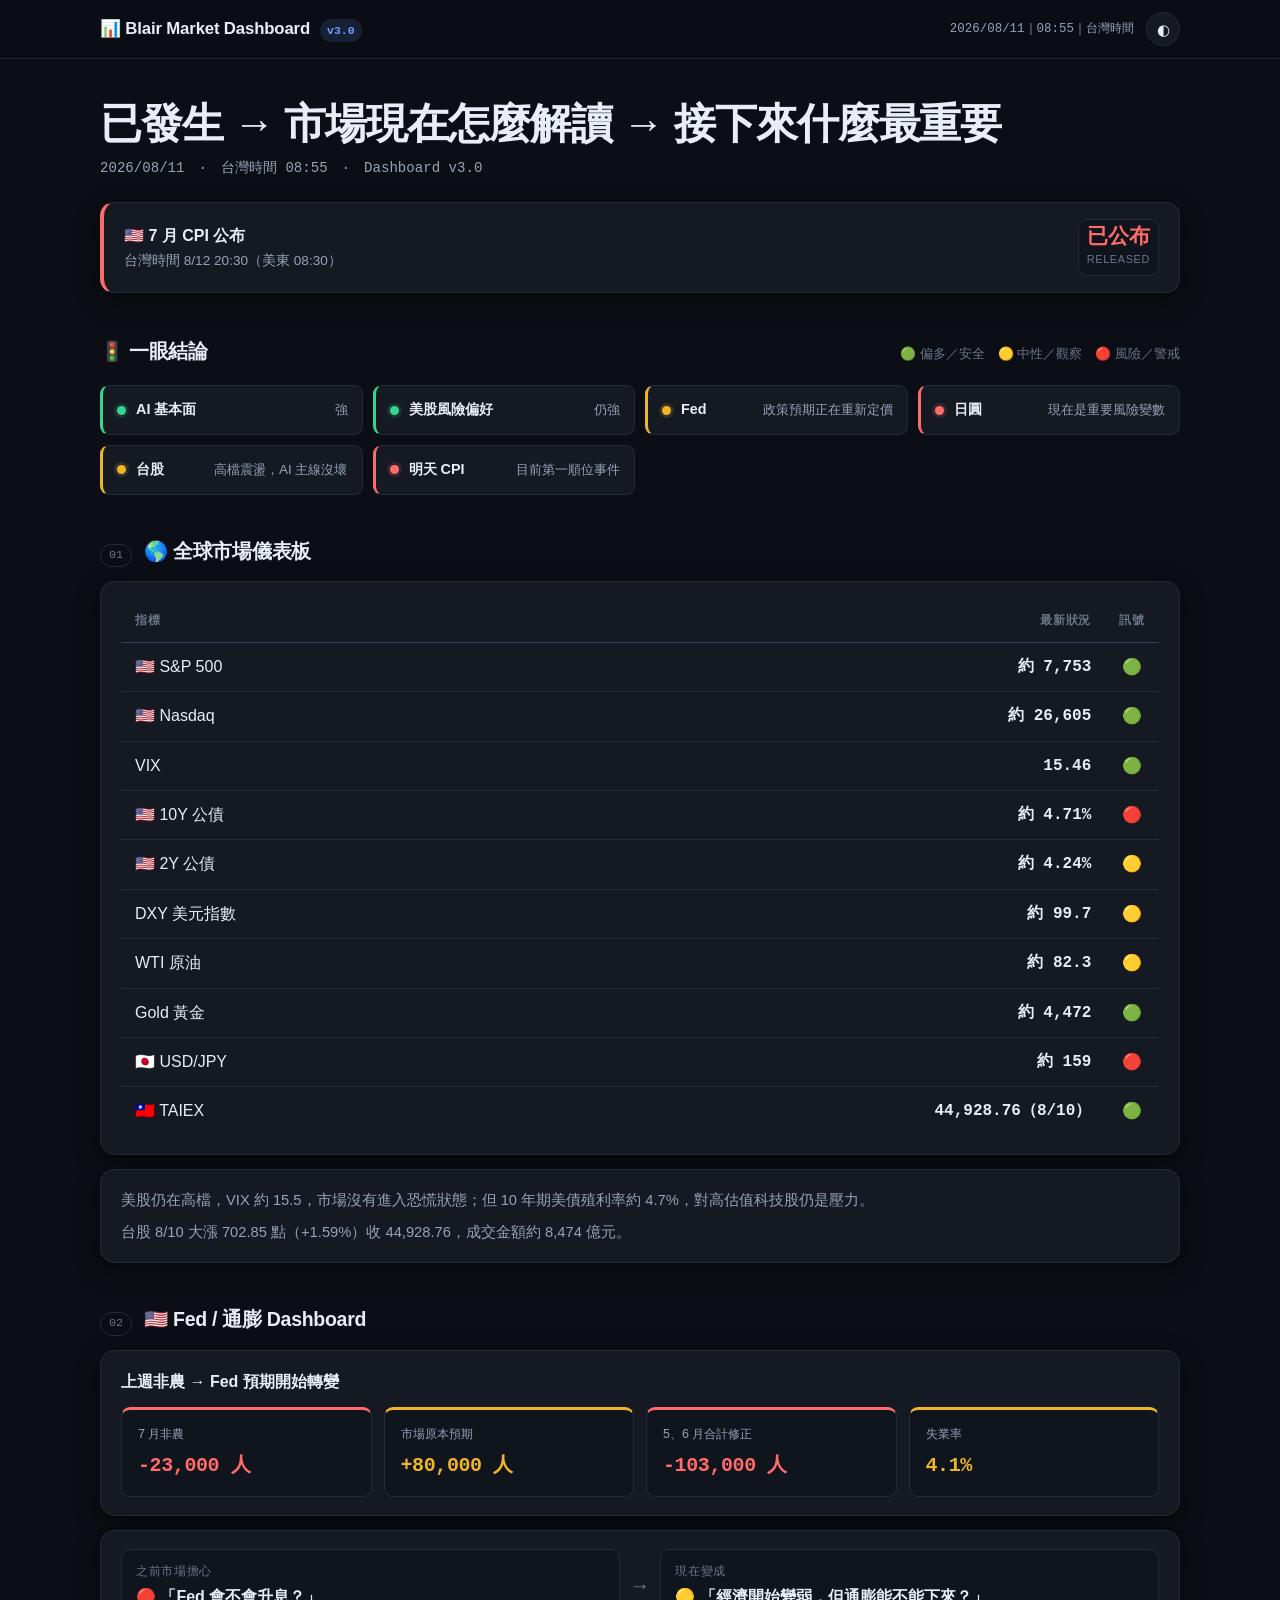
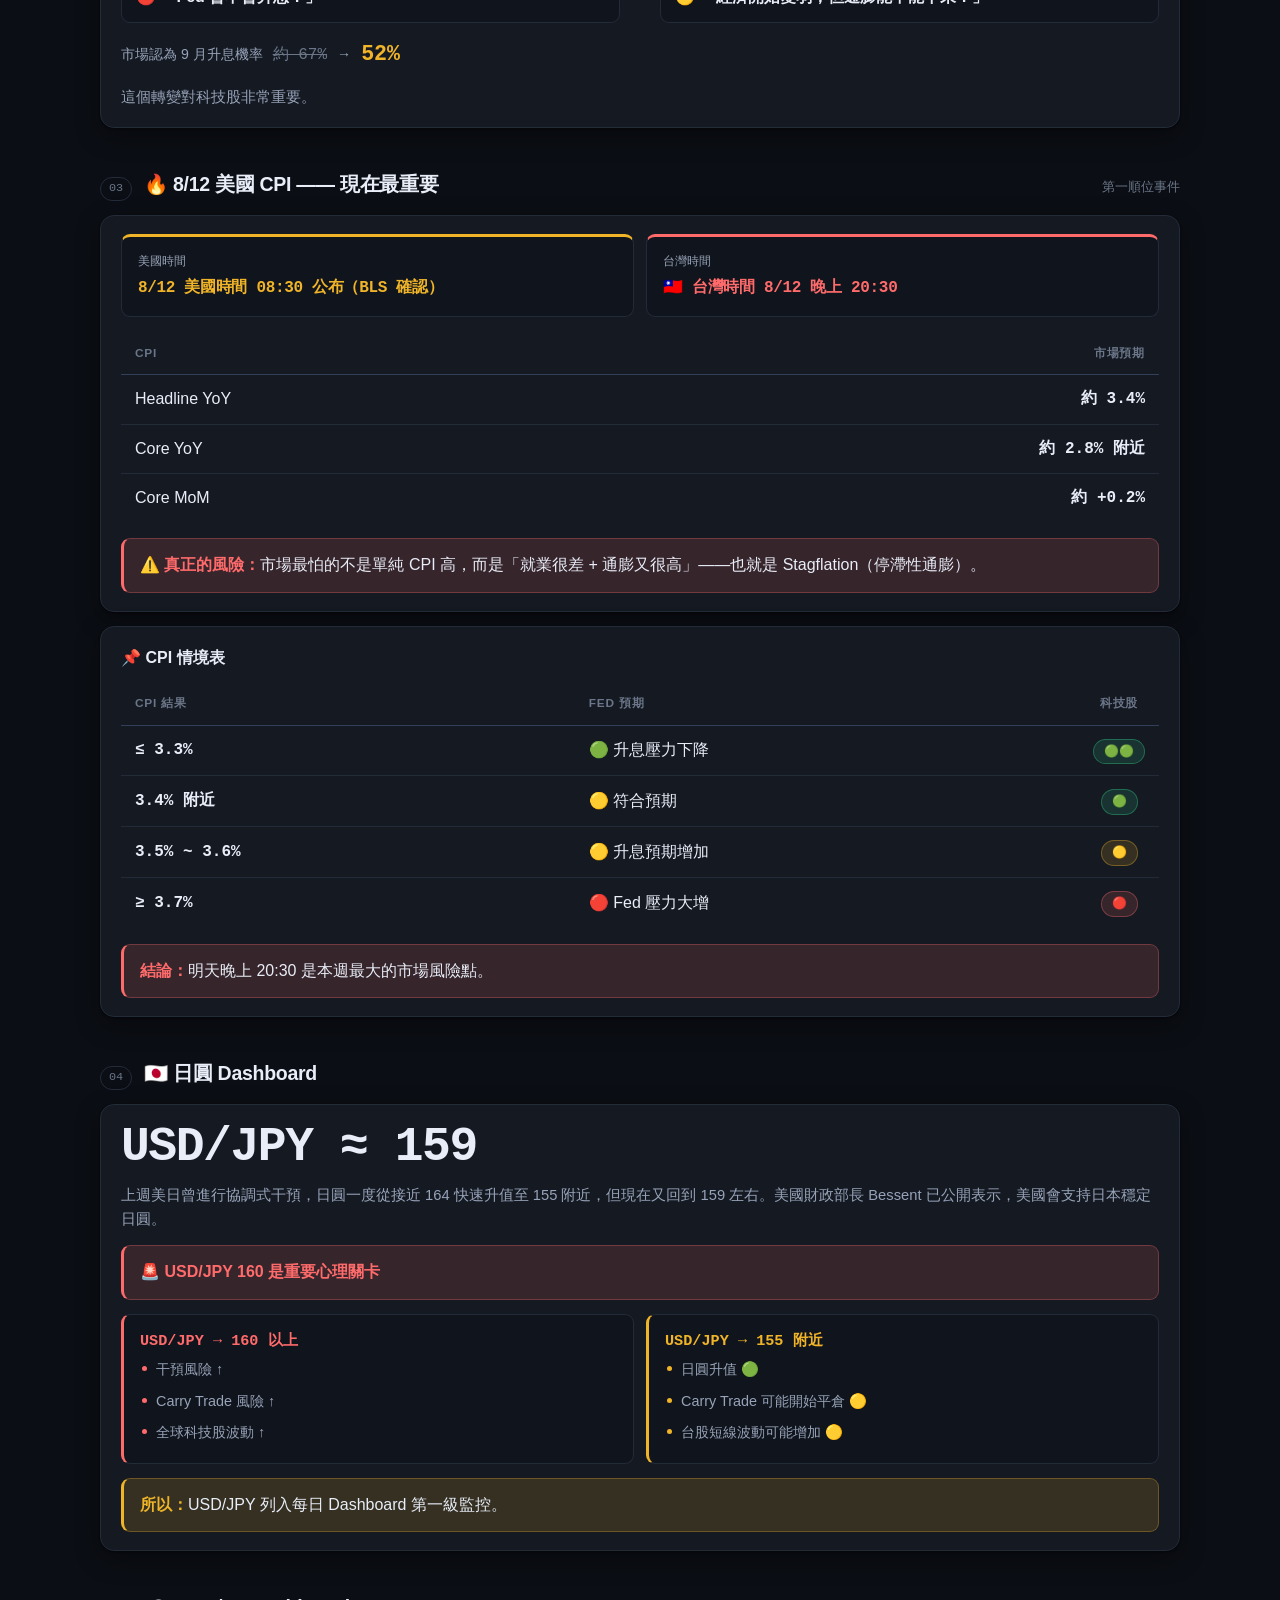
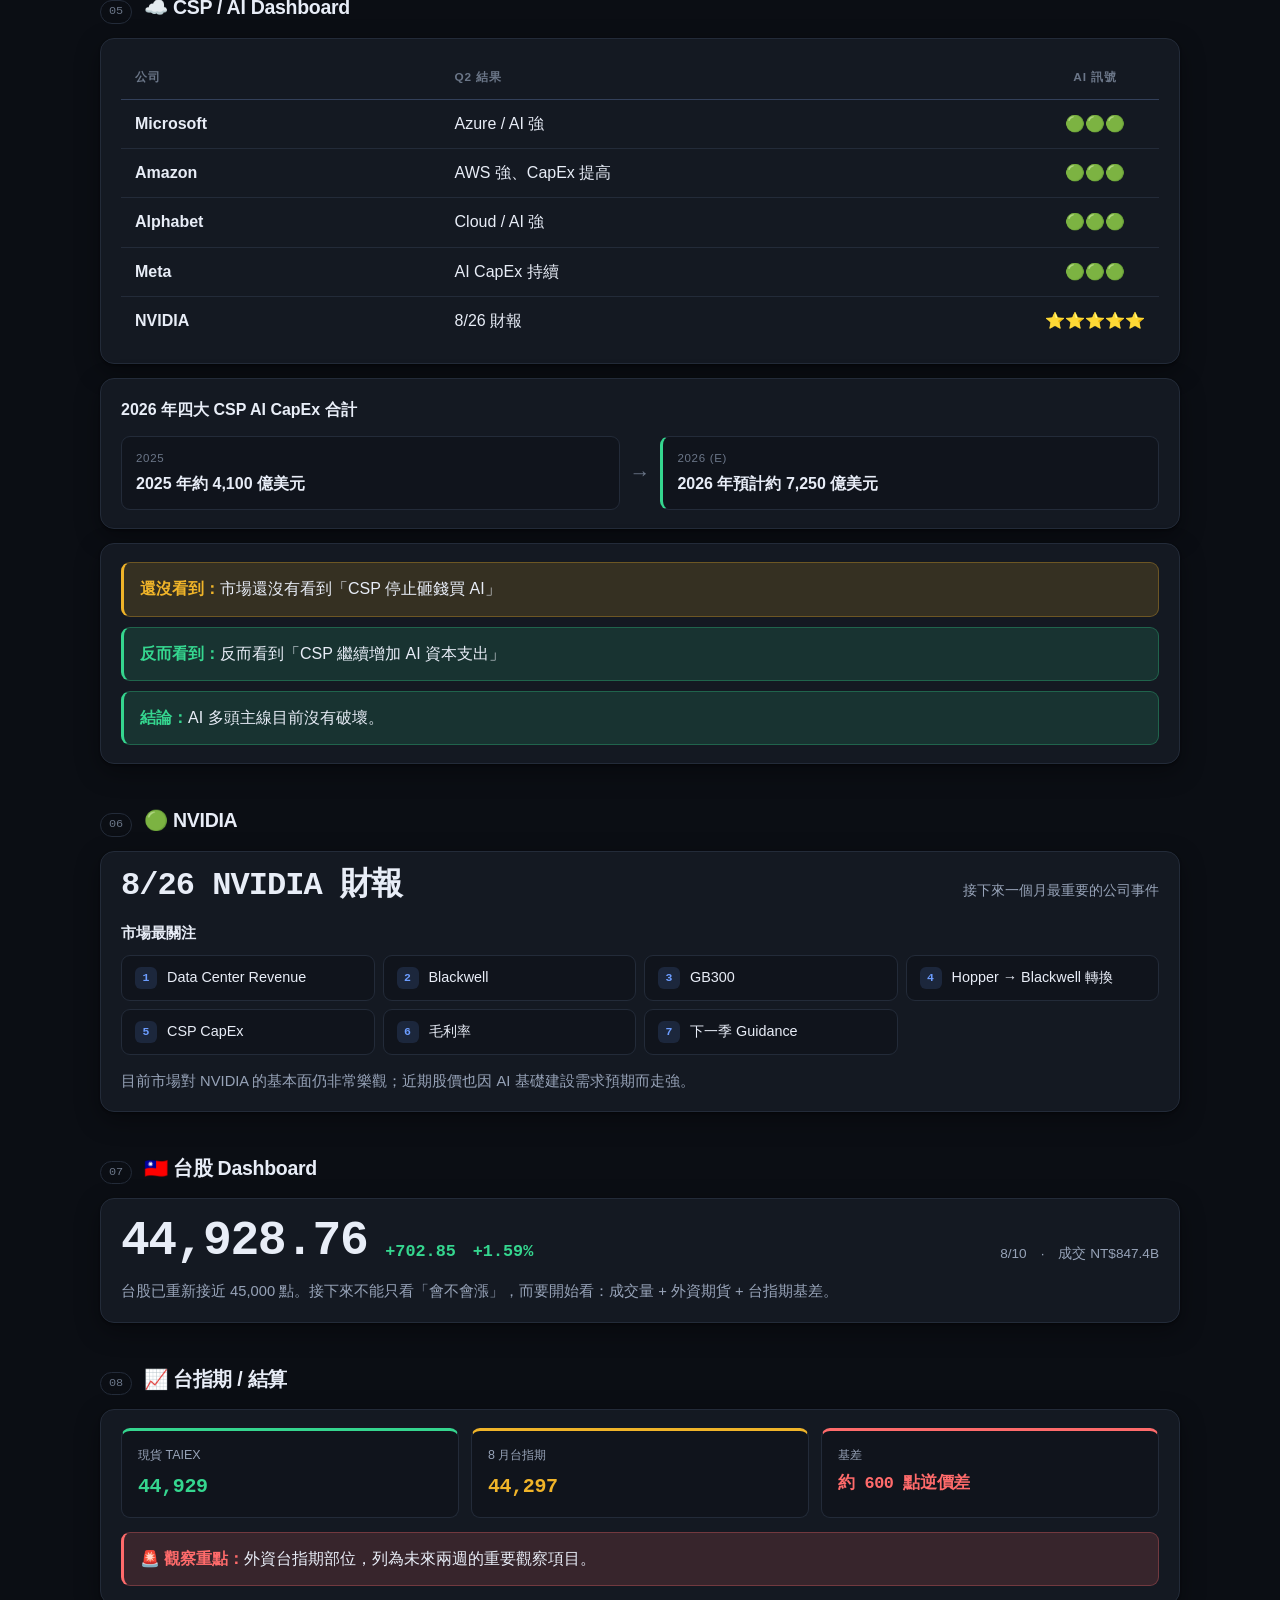
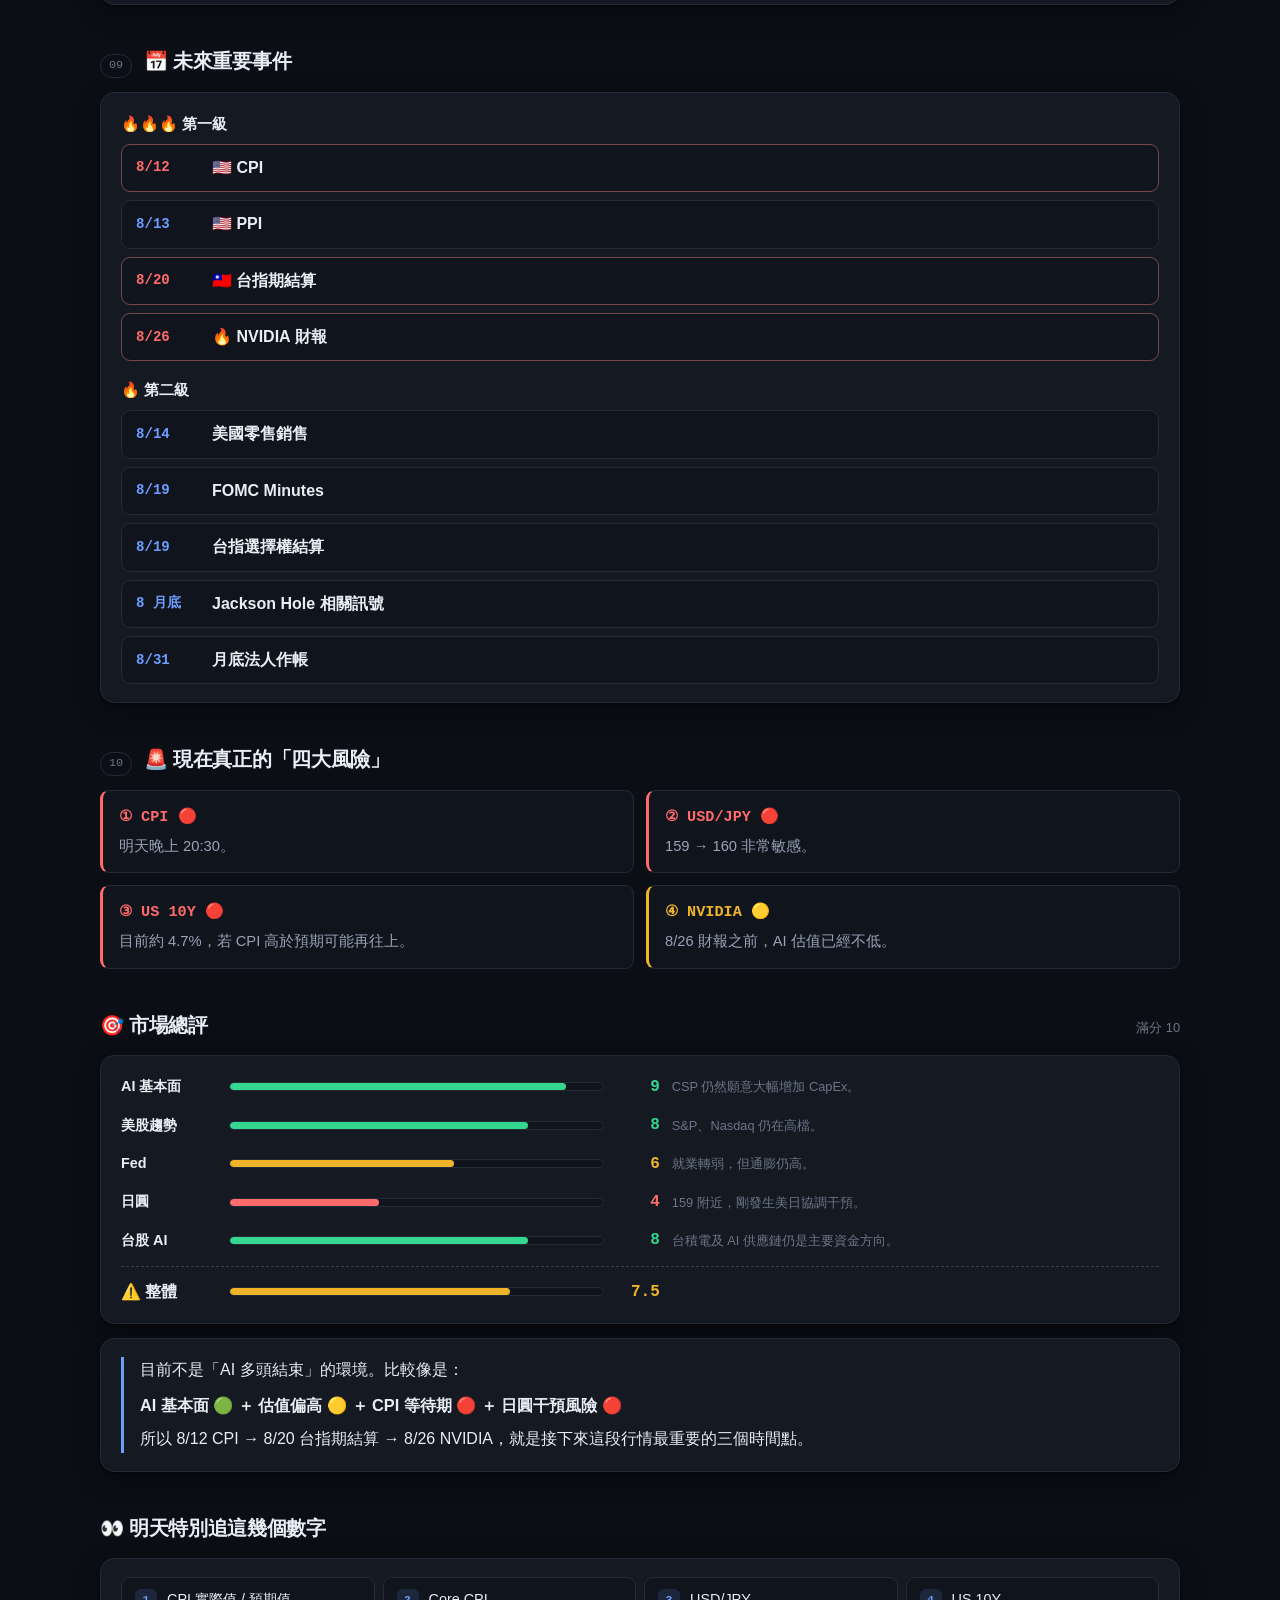
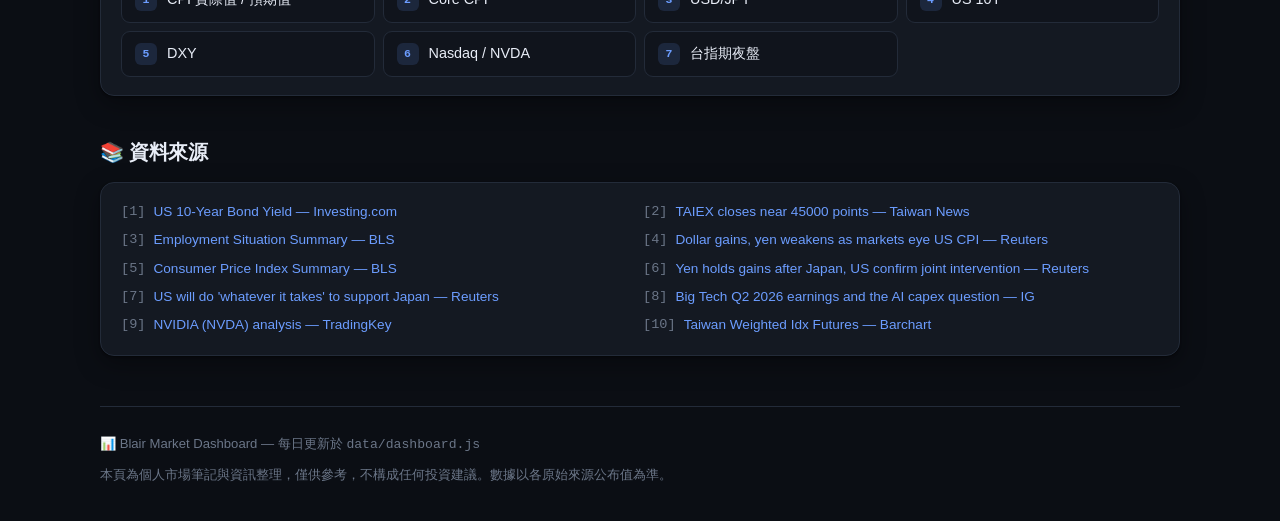
==== index.html @ 442997ed "feat: Blair Market Dashboard v3.0 靜態網站 資料驅動的每日市場儀表板，零相依、可直接掛 GitHub Pages。  - index.html：章節骨架與掛載點 - " ====
<!DOCTYPE html>
<html lang="zh-Hant" data-theme="dark">
<head>
<meta charset="utf-8">
<meta name="viewport" content="width=device-width, initial-scale=1">
<title>Blair Market Dashboard</title>
<meta name="description" content="每日市場儀表板：美股、Fed / CPI、日圓、AI CapEx、NVIDIA、台股與台指期，一頁看完今天真正重要的事。">
<meta name="color-scheme" content="light dark">
<meta property="og:title" content="Blair Market Dashboard">
<meta property="og:description" content="已發生 → 市場現在怎麼解讀 → 接下來什麼最重要">
<meta property="og:type" content="website">
<link rel="icon" href="data:image/svg+xml,<svg xmlns='http://www.w3.org/2000/svg' viewBox='0 0 100 100'><text y='.9em' font-size='90'>📊</text></svg>">
<link rel="stylesheet" href="assets/style.css">
</head>
<body>

<header class="masthead">
  <div class="masthead-inner">
    <div class="brand">
      <span class="brand-name">📊 Blair Market Dashboard</span>
      <span class="brand-ver" id="brand-ver">v—</span>
    </div>
    <div class="masthead-meta">
      <span class="stamp" id="stamp">—</span>
      <button class="theme-btn" id="theme-btn" type="button" aria-label="切換深色／淺色模式" title="切換深色／淺色模式">◐</button>
    </div>
  </div>
</header>

<nav class="toc" aria-label="章節導覽">
  <ul>
    <li><a href="#global">① 全球市場</a></li>
    <li><a href="#fed">② Fed / 通膨</a></li>
    <li><a href="#cpi">③ CPI</a></li>
    <li><a href="#jpy">④ 日圓</a></li>
    <li><a href="#csp">⑤ CSP / AI</a></li>
    <li><a href="#nvidia">⑥ NVIDIA</a></li>
    <li><a href="#taiex">⑦ 台股</a></li>
    <li><a href="#futures">⑧ 台指期</a></li>
    <li><a href="#calendar">⑨ 重要事件</a></li>
    <li><a href="#risks">⑩ 四大風險</a></li>
    <li><a href="#scores">🎯 總評</a></li>
    <li><a href="#watchlist">👀 追蹤清單</a></li>
  </ul>
</nav>

<main class="wrap">

  <div class="hero">
    <h1>已發生 → 市場現在怎麼解讀 → 接下來什麼最重要</h1>
    <p class="sub" id="hero-sub">載入中…</p>
    <div class="countdown" id="countdown" hidden>
      <div>
        <div class="countdown-label" id="cd-label"></div>
        <div class="countdown-note" id="cd-note"></div>
      </div>
      <div class="countdown-clock" id="cd-clock"></div>
    </div>
  </div>

  <section class="block" id="verdict">
    <div class="block-head">
      <h2>🚦 一眼結論</h2>
      <span class="hint">🟢 偏多／安全　🟡 中性／觀察　🔴 風險／警戒</span>
    </div>
    <div class="verdict-grid" id="verdict-grid"></div>
  </section>

  <section class="block" id="global">
    <div class="block-head"><span class="kicker">01</span><h2>🌎 全球市場儀表板</h2></div>
    <div class="card">
      <div class="table-scroll">
        <table>
          <thead><tr><th>指標</th><th class="num" style="text-align:right">最新狀況</th><th class="sig">訊號</th></tr></thead>
          <tbody id="global-rows"></tbody>
        </table>
      </div>
    </div>
    <div class="card" id="global-notes"></div>
  </section>

  <section class="block" id="fed">
    <div class="block-head"><span class="kicker">02</span><h2>🇺🇸 Fed / 通膨 Dashboard</h2></div>
    <div class="card">
      <h3 id="fed-headline" style="font-size:1rem;margin-bottom:12px"></h3>
      <div class="stats" id="fed-stats"></div>
    </div>
    <div class="card">
      <div class="shift" id="fed-shift"></div>
      <div class="prob" id="fed-prob"></div>
      <p class="note" id="fed-foot" style="margin-top:12px"></p>
    </div>
  </section>

  <section class="block" id="cpi">
    <div class="block-head"><span class="kicker">03</span><h2 id="cpi-title">🔥 CPI</h2><span class="hint">第一順位事件</span></div>
    <div class="card">
      <div class="stats" id="cpi-release"></div>
      <div class="table-scroll" style="margin-top:16px">
        <table>
          <thead><tr><th>CPI</th><th class="num" style="text-align:right">市場預期</th></tr></thead>
          <tbody id="cpi-exp"></tbody>
        </table>
      </div>
      <div class="callout s-r" id="cpi-fear" style="margin-top:16px"></div>
    </div>
    <div class="card">
      <h3 style="font-size:1rem;margin-bottom:12px">📌 CPI 情境表</h3>
      <div class="table-scroll">
        <table>
          <thead><tr><th>CPI 結果</th><th>Fed 預期</th><th class="sig">科技股</th></tr></thead>
          <tbody id="cpi-scen"></tbody>
        </table>
      </div>
      <div class="callout s-r" id="cpi-conc" style="margin-top:16px"></div>
    </div>
  </section>

  <section class="block" id="jpy">
    <div class="block-head"><span class="kicker">04</span><h2>🇯🇵 日圓 Dashboard</h2></div>
    <div class="card">
      <div class="bigfig"><span class="figure" id="jpy-level"></span></div>
      <p class="note" id="jpy-bg" style="margin-top:12px"></p>
      <div class="callout s-r" id="jpy-key" style="margin-top:14px"></div>
      <div class="branches" id="jpy-branches" style="margin-top:14px"></div>
      <div class="callout s-y" id="jpy-conc" style="margin-top:14px"></div>
    </div>
  </section>

  <section class="block" id="csp">
    <div class="block-head"><span class="kicker">05</span><h2>☁️ CSP / AI Dashboard</h2></div>
    <div class="card">
      <div class="table-scroll">
        <table>
          <thead><tr><th>公司</th><th>Q2 結果</th><th class="sig">AI 訊號</th></tr></thead>
          <tbody id="csp-rows"></tbody>
        </table>
      </div>
    </div>
    <div class="card" id="csp-capex"></div>
    <div class="card" id="csp-take"></div>
  </section>

  <section class="block" id="nvidia">
    <div class="block-head"><span class="kicker">06</span><h2>🟢 NVIDIA</h2></div>
    <div class="card">
      <div class="bigfig">
        <span class="figure" id="nv-event" style="font-size:clamp(1.4rem,4vw,2rem)"></span>
        <span class="meta" id="nv-sub"></span>
      </div>
      <h3 style="font-size:.95rem;margin:18px 0 10px">市場最關注</h3>
      <ul class="checklist" id="nv-watch"></ul>
      <p class="note" id="nv-note" style="margin-top:14px"></p>
    </div>
  </section>

  <section class="block" id="taiex">
    <div class="block-head"><span class="kicker">07</span><h2>🇹🇼 台股 Dashboard</h2></div>
    <div class="card">
      <div class="bigfig">
        <span class="figure" id="tw-close"></span>
        <span class="delta" id="tw-delta"></span>
        <span class="meta" id="tw-meta"></span>
      </div>
      <p class="note" id="tw-note" style="margin-top:14px"></p>
    </div>
  </section>

  <section class="block" id="futures">
    <div class="block-head"><span class="kicker">08</span><h2>📈 台指期 / 結算</h2></div>
    <div class="card">
      <div class="stats" id="fut-stats"></div>
      <div class="callout s-r" id="fut-note" style="margin-top:14px"></div>
    </div>
  </section>

  <section class="block" id="calendar">
    <div class="block-head"><span class="kicker">09</span><h2>📅 未來重要事件</h2></div>
    <div class="card">
      <div class="cal-tier">
        <h3>🔥🔥🔥 第一級</h3>
        <div class="cal-list" id="cal-1"></div>
      </div>
      <div class="cal-tier">
        <h3>🔥 第二級</h3>
        <div class="cal-list" id="cal-2"></div>
      </div>
    </div>
  </section>

  <section class="block" id="risks">
    <div class="block-head"><span class="kicker">10</span><h2>🚨 現在真正的「四大風險」</h2></div>
    <div class="branches" id="risk-list"></div>
  </section>

  <section class="block" id="scores">
    <div class="block-head"><h2>🎯 市場總評</h2><span class="hint">滿分 10</span></div>
    <div class="card">
      <div class="scores" id="score-list"></div>
    </div>
    <div class="card">
      <div class="summary" id="score-summary"></div>
    </div>
  </section>

  <section class="block" id="watchlist">
    <div class="block-head"><h2>👀 明天特別追這幾個數字</h2></div>
    <div class="card">
      <ul class="checklist" id="watch-list"></ul>
    </div>
  </section>

  <section class="block" id="sources">
    <div class="block-head"><h2>📚 資料來源</h2></div>
    <div class="card">
      <ul class="sources" id="source-list"></ul>
    </div>
  </section>

  <footer class="site">
    <div>📊 Blair Market Dashboard — 每日更新於 <code>data/dashboard.js</code></div>
    <div class="disclaimer">本頁為個人市場筆記與資訊整理，僅供參考，不構成任何投資建議。數據以各原始來源公布值為準。</div>
  </footer>

</main>

<script src="data/dashboard.js"></script>
<script src="assets/app.js"></script>
</body>
</html>
---- assets/style.css ----
/* ==========================================================================
   Blair Market Dashboard — stylesheet
   ========================================================================== */

/* ---- Design tokens: light (default) ---- */
:root {
  --bg:            #f4f6fa;
  --bg-elev:       #ffffff;
  --bg-sunken:     #eef1f7;
  --border:        #dfe4ee;
  --border-strong: #c6cede;
  --text:          #10151f;
  --text-muted:    #5b667c;
  --text-faint:    #8b95a8;

  --accent:        #2f6df6;
  --accent-soft:   rgba(47, 109, 246, 0.10);

  --green:         #12885a;
  --green-soft:    rgba(18, 136, 90, 0.12);
  --yellow:        #b47500;
  --yellow-soft:   rgba(180, 117, 0, 0.13);
  --red:           #d13438;
  --red-soft:      rgba(209, 52, 56, 0.11);

  --shadow:        0 1px 2px rgba(16, 21, 31, .05), 0 8px 24px rgba(16, 21, 31, .06);
  --radius:        14px;
  --radius-sm:     9px;

  --mono: ui-monospace, SFMono-Regular, "SF Mono", Menlo, Consolas, monospace;
  --sans: -apple-system, BlinkMacSystemFont, "Segoe UI", "Noto Sans TC",
          "PingFang TC", "Microsoft JhengHei", Roboto, Helvetica, Arial, sans-serif;
}

/* ---- Dark: system preference (unless user forced light) ---- */
@media (prefers-color-scheme: dark) {
  :root:not([data-theme="light"]) {
    --bg:            #0b0e14;
    --bg-elev:       #141922;
    --bg-sunken:     #10141c;
    --border:        #232b39;
    --border-strong: #33405a;
    --text:          #e8edf7;
    --text-muted:    #97a3b8;
    --text-faint:    #6b7688;

    --accent:        #6c9dff;
    --accent-soft:   rgba(108, 157, 255, 0.14);

    --green:         #35d68f;
    --green-soft:    rgba(53, 214, 143, 0.14);
    --yellow:        #f0b429;
    --yellow-soft:   rgba(240, 180, 41, 0.15);
    --red:           #ff6b6b;
    --red-soft:      rgba(255, 107, 107, 0.15);

    --shadow: 0 1px 2px rgba(0, 0, 0, .4), 0 8px 24px rgba(0, 0, 0, .35);
  }
}

/* ---- Dark: explicit toggle ---- */
:root[data-theme="dark"] {
  --bg:            #0b0e14;
  --bg-elev:       #141922;
  --bg-sunken:     #10141c;
  --border:        #232b39;
  --border-strong: #33405a;
  --text:          #e8edf7;
  --text-muted:    #97a3b8;
  --text-faint:    #6b7688;

  --accent:        #6c9dff;
  --accent-soft:   rgba(108, 157, 255, 0.14);

  --green:         #35d68f;
  --green-soft:    rgba(53, 214, 143, 0.14);
  --yellow:        #f0b429;
  --yellow-soft:   rgba(240, 180, 41, 0.15);
  --red:           #ff6b6b;
  --red-soft:      rgba(255, 107, 107, 0.15);

  --shadow: 0 1px 2px rgba(0, 0, 0, .4), 0 8px 24px rgba(0, 0, 0, .35);
}

/* ---- Reset-ish ---- */
*, *::before, *::after { box-sizing: border-box; }
html { -webkit-text-size-adjust: 100%; scroll-behavior: smooth; }
body {
  margin: 0;
  background: var(--bg);
  color: var(--text);
  font-family: var(--sans);
  font-size: 16px;
  line-height: 1.65;
  overflow-x: hidden;
}
h1, h2, h3, h4, p, ul, ol, figure { margin: 0; }
ul, ol { padding: 0; list-style: none; }
a { color: var(--accent); text-decoration: none; }
a:hover { text-decoration: underline; }

.wrap { max-width: 1120px; margin: 0 auto; padding: 0 20px; }

/* ==========================================================================
   Header
   ========================================================================== */
.masthead {
  position: sticky; top: 0; z-index: 50;
  background: color-mix(in srgb, var(--bg) 88%, transparent);
  backdrop-filter: saturate(180%) blur(12px);
  border-bottom: 1px solid var(--border);
}
.masthead-inner {
  display: flex; align-items: center; gap: 16px;
  padding: 12px 20px; max-width: 1120px; margin: 0 auto;
}
.brand { display: flex; align-items: baseline; gap: 10px; min-width: 0; }
.brand-name {
  font-size: 1.05rem; font-weight: 750; letter-spacing: -0.01em;
  white-space: nowrap; overflow: hidden; text-overflow: ellipsis;
}
.brand-ver {
  font-family: var(--mono); font-size: .72rem; font-weight: 600;
  color: var(--accent); background: var(--accent-soft);
  padding: 2px 7px; border-radius: 999px; white-space: nowrap;
}
.masthead-meta {
  margin-left: auto; display: flex; align-items: center; gap: 12px;
  font-family: var(--mono); font-size: .78rem; color: var(--text-muted);
  white-space: nowrap;
}
.masthead-meta .stamp { display: none; }
@media (min-width: 720px) { .masthead-meta .stamp { display: inline; } }

.theme-btn {
  border: 1px solid var(--border); background: var(--bg-elev); color: var(--text);
  width: 34px; height: 34px; border-radius: 999px; cursor: pointer;
  font-size: 15px; line-height: 1; display: grid; place-items: center;
  transition: border-color .15s ease, transform .15s ease;
}
.theme-btn:hover { border-color: var(--border-strong); transform: translateY(-1px); }

/* ==========================================================================
   Hero
   ========================================================================== */
.hero { padding: 40px 0 8px; }
.hero h1 {
  font-size: clamp(1.7rem, 4.4vw, 2.6rem);
  font-weight: 800; letter-spacing: -0.025em; line-height: 1.2;
}
.hero .sub {
  margin-top: 8px; color: var(--text-muted);
  font-family: var(--mono); font-size: .88rem;
}

/* Countdown */
.countdown {
  margin-top: 22px; display: flex; flex-wrap: wrap; align-items: center; gap: 16px;
  background: var(--bg-elev); border: 1px solid var(--border);
  border-left: 4px solid var(--red);
  border-radius: var(--radius); padding: 16px 20px; box-shadow: var(--shadow);
}
.countdown-label { font-weight: 700; }
.countdown-note { color: var(--text-muted); font-size: .85rem; }
.countdown-clock {
  margin-left: auto; display: flex; gap: 10px;
}
.cd-unit {
  min-width: 58px; text-align: center;
  background: var(--bg-sunken); border: 1px solid var(--border);
  border-radius: var(--radius-sm); padding: 6px 8px;
}
.cd-num {
  font-family: var(--mono); font-size: 1.3rem; font-weight: 700;
  font-variant-numeric: tabular-nums; line-height: 1.2; color: var(--red);
}
.cd-tag { font-size: .68rem; color: var(--text-faint); letter-spacing: .06em; }

/* ==========================================================================
   Verdict chips
   ========================================================================== */
.verdict-grid {
  margin-top: 18px;
  display: grid; gap: 10px;
  grid-template-columns: repeat(auto-fill, minmax(230px, 1fr));
}
.chip {
  display: flex; align-items: center; gap: 10px;
  padding: 12px 14px; border-radius: var(--radius-sm);
  background: var(--bg-elev); border: 1px solid var(--border);
  border-left: 3px solid var(--sig, var(--border-strong));
}
.chip .dot {
  width: 9px; height: 9px; border-radius: 50%; flex: none;
  background: var(--sig, var(--text-faint));
  box-shadow: 0 0 0 3px var(--sig-soft, transparent);
}
.chip .chip-label { font-weight: 700; font-size: .9rem; white-space: nowrap; }
.chip .chip-state { color: var(--text-muted); font-size: .84rem; margin-left: auto; text-align: right; }

/* Signal color helpers */
.s-g { --sig: var(--green);  --sig-soft: var(--green-soft); }
.s-y { --sig: var(--yellow); --sig-soft: var(--yellow-soft); }
.s-r { --sig: var(--red);    --sig-soft: var(--red-soft); }

/* ==========================================================================
   Sections & cards
   ========================================================================== */
section.block { padding: 34px 0 6px; scroll-margin-top: 70px; }
.block-head { display: flex; align-items: baseline; gap: 12px; margin-bottom: 14px; }
.block-head h2 {
  font-size: 1.22rem; font-weight: 760; letter-spacing: -0.015em;
}
.block-head .kicker {
  font-family: var(--mono); font-size: .74rem; color: var(--text-faint);
  border: 1px solid var(--border); border-radius: 999px; padding: 1px 8px;
}
.block-head .hint { margin-left: auto; color: var(--text-faint); font-size: .8rem; }

.card {
  background: var(--bg-elev); border: 1px solid var(--border);
  border-radius: var(--radius); box-shadow: var(--shadow);
  padding: 18px 20px;
}
.card + .card { margin-top: 14px; }
.grid-2 { display: grid; gap: 14px; grid-template-columns: 1fr; }
@media (min-width: 860px) { .grid-2 { grid-template-columns: 1fr 1fr; } }

.note { color: var(--text-muted); font-size: .92rem; }
.note + .note { margin-top: 8px; }

/* ==========================================================================
   Tables
   ========================================================================== */
.table-scroll { overflow-x: auto; -webkit-overflow-scrolling: touch; }
table { border-collapse: collapse; width: 100%; min-width: 420px; }
th, td { padding: 11px 14px; text-align: left; border-bottom: 1px solid var(--border); }
thead th {
  font-size: .74rem; font-weight: 700; letter-spacing: .07em; text-transform: uppercase;
  color: var(--text-faint); border-bottom: 1px solid var(--border-strong);
  white-space: nowrap;
}
tbody tr:last-child td { border-bottom: none; }
tbody tr:hover { background: var(--bg-sunken); }
td.num {
  font-family: var(--mono); font-variant-numeric: tabular-nums;
  text-align: right; white-space: nowrap; font-weight: 600;
}
td.sig, th.sig { text-align: center; width: 1%; white-space: nowrap; }

.badge {
  display: inline-block; font-size: .75rem; font-weight: 700;
  padding: 2px 10px; border-radius: 999px;
  color: var(--sig, var(--text-muted));
  background: var(--sig-soft, var(--bg-sunken));
  border: 1px solid color-mix(in srgb, var(--sig, var(--border-strong)) 35%, transparent);
}

/* ==========================================================================
   Stat tiles
   ========================================================================== */
.stats {
  display: grid; gap: 12px;
  grid-template-columns: repeat(auto-fit, minmax(170px, 1fr));
}
.stat {
  background: var(--bg-sunken); border: 1px solid var(--border);
  border-radius: var(--radius-sm); padding: 14px 16px;
  border-top: 3px solid var(--sig, var(--border-strong));
}
.stat-label { font-size: .78rem; color: var(--text-muted); }
.stat-value {
  margin-top: 4px; font-family: var(--mono); font-weight: 700;
  font-size: 1.25rem; font-variant-numeric: tabular-nums;
  color: var(--sig, var(--text));
  letter-spacing: -0.02em;
}
.stat-sub { font-size: .78rem; color: var(--text-faint); margin-top: 2px; }

/* Big single figure */
.bigfig { display: flex; flex-wrap: wrap; align-items: flex-end; gap: 6px 18px; }
.bigfig .figure {
  font-family: var(--mono); font-weight: 800; letter-spacing: -0.03em;
  font-size: clamp(2rem, 6vw, 3rem); line-height: 1;
  font-variant-numeric: tabular-nums;
}
.bigfig .delta { font-family: var(--mono); font-weight: 700; color: var(--green); font-size: 1.05rem; }
.bigfig .meta { color: var(--text-muted); font-size: .85rem; margin-left: auto; }

/* ==========================================================================
   Before / after shift
   ========================================================================== */
.shift { display: grid; gap: 10px; grid-template-columns: 1fr; align-items: stretch; }
@media (min-width: 700px) { .shift { grid-template-columns: 1fr auto 1fr; align-items: center; } }
.shift-box {
  background: var(--bg-sunken); border: 1px solid var(--border);
  border-radius: var(--radius-sm); padding: 12px 14px;
}
.shift-box .t { font-size: .72rem; color: var(--text-faint); letter-spacing: .06em; text-transform: uppercase; }
.shift-box .v { margin-top: 3px; font-weight: 650; }
.shift-arrow { text-align: center; color: var(--text-faint); font-size: 1.3rem; }

/* Probability move */
.prob { display: flex; flex-wrap: wrap; align-items: center; gap: 10px; margin-top: 14px; }
.prob .from { font-family: var(--mono); color: var(--text-faint); text-decoration: line-through; }
.prob .to { font-family: var(--mono); font-size: 1.35rem; font-weight: 800; color: var(--yellow); }
.prob .lbl { color: var(--text-muted); font-size: .88rem; }

/* ==========================================================================
   Callouts
   ========================================================================== */
.callout {
  border-radius: var(--radius-sm); padding: 13px 16px;
  background: var(--sig-soft, var(--bg-sunken));
  border: 1px solid color-mix(in srgb, var(--sig, var(--border)) 30%, transparent);
  border-left: 3px solid var(--sig, var(--border-strong));
}
.callout strong { color: var(--sig, var(--text)); }
.callout + .callout { margin-top: 10px; }

/* ==========================================================================
   Branch / scenario lists
   ========================================================================== */
.branches { display: grid; gap: 12px; grid-template-columns: 1fr; }
@media (min-width: 760px) { .branches { grid-template-columns: 1fr 1fr; } }
.branch {
  background: var(--bg-sunken); border: 1px solid var(--border);
  border-left: 3px solid var(--sig, var(--border-strong));
  border-radius: var(--radius-sm); padding: 14px 16px;
}
.branch h4 { font-family: var(--mono); font-size: .95rem; color: var(--sig, var(--text)); }
.branch li { padding: 4px 0 4px 16px; position: relative; font-size: .9rem; color: var(--text-muted); }
.branch li::before {
  content: ""; position: absolute; left: 2px; top: 12px;
  width: 5px; height: 5px; border-radius: 50%; background: var(--sig, var(--text-faint));
}

/* ==========================================================================
   Checklist / watch items
   ========================================================================== */
.checklist { display: grid; gap: 8px; grid-template-columns: repeat(auto-fill, minmax(220px, 1fr)); }
.checklist li {
  display: flex; align-items: center; gap: 10px;
  background: var(--bg-sunken); border: 1px solid var(--border);
  border-radius: var(--radius-sm); padding: 10px 13px; font-size: .9rem;
}
.checklist .idx {
  font-family: var(--mono); font-size: .72rem; font-weight: 700;
  color: var(--accent); background: var(--accent-soft);
  width: 22px; height: 22px; border-radius: 6px; display: grid; place-items: center; flex: none;
}

/* ==========================================================================
   Calendar
   ========================================================================== */
.cal-tier + .cal-tier { margin-top: 16px; }
.cal-tier h3 { font-size: .95rem; margin-bottom: 8px; }
.cal-list { display: grid; gap: 8px; }
.cal-item {
  display: flex; align-items: center; gap: 14px;
  background: var(--bg-sunken); border: 1px solid var(--border);
  border-radius: var(--radius-sm); padding: 10px 14px;
}
.cal-item.hot { border-color: color-mix(in srgb, var(--red) 40%, var(--border)); }
.cal-date {
  font-family: var(--mono); font-weight: 700; font-size: .88rem;
  min-width: 62px; color: var(--accent);
}
.cal-item.hot .cal-date { color: var(--red); }
.cal-event { font-weight: 600; }

/* ==========================================================================
   Score bars
   ========================================================================== */
.scores { display: grid; gap: 12px; }
.score-row { display: grid; grid-template-columns: 96px 1fr 44px; gap: 12px; align-items: center; }
.score-name { font-weight: 650; font-size: .9rem; }
.score-track {
  height: 9px; border-radius: 999px; background: var(--bg-sunken);
  border: 1px solid var(--border); overflow: hidden;
}
.score-fill {
  height: 100%; border-radius: 999px; background: var(--sig, var(--accent));
  width: 0; transition: width .9s cubic-bezier(.2,.8,.2,1);
}
.score-val {
  font-family: var(--mono); font-weight: 700; text-align: right;
  font-variant-numeric: tabular-nums; color: var(--sig, var(--text));
}
.score-note { grid-column: 1 / -1; margin-top: -6px; font-size: .8rem; color: var(--text-faint); }
@media (min-width: 700px) {
  .score-row { grid-template-columns: 96px 1fr 44px minmax(0, 1.3fr); }
  .score-note { grid-column: auto; margin-top: 0; }
}
.score-row.overall { border-top: 1px dashed var(--border-strong); padding-top: 12px; }
.score-row.overall .score-name, .score-row.overall .score-val { font-size: 1rem; font-weight: 800; }

/* ==========================================================================
   Summary quote
   ========================================================================== */
.summary { border-left: 3px solid var(--accent); padding-left: 16px; }
.summary p { margin-bottom: 8px; }
.summary p:last-child { margin-bottom: 0; }
.summary p:nth-child(2) { font-weight: 700; font-size: 1.02rem; }

/* ==========================================================================
   Sources & footer
   ========================================================================== */
.sources { display: grid; gap: 6px; grid-template-columns: 1fr; }
@media (min-width: 760px) { .sources { grid-template-columns: 1fr 1fr; } }
.sources li { font-size: .85rem; color: var(--text-muted); display: flex; gap: 8px; }
.sources .n { font-family: var(--mono); color: var(--text-faint); flex: none; }

footer.site {
  margin-top: 44px; padding: 26px 0 40px;
  border-top: 1px solid var(--border); color: var(--text-faint); font-size: .82rem;
}
footer.site .disclaimer { margin-top: 8px; }

/* ==========================================================================
   TOC (desktop only)
   ========================================================================== */
.toc {
  position: fixed; right: max(12px, calc((100vw - 1120px) / 2 - 168px)); top: 96px;
  width: 156px; display: none; z-index: 20;
}
@media (min-width: 1420px) { .toc { display: block; } }
.toc li a {
  display: block; padding: 4px 10px; font-size: .8rem;
  color: var(--text-faint); border-left: 2px solid var(--border);
}
.toc li a:hover, .toc li a.active { color: var(--accent); border-left-color: var(--accent); text-decoration: none; }

@media print {
  .masthead, .toc, .theme-btn { display: none !important; }
  .card { break-inside: avoid; box-shadow: none; }
}
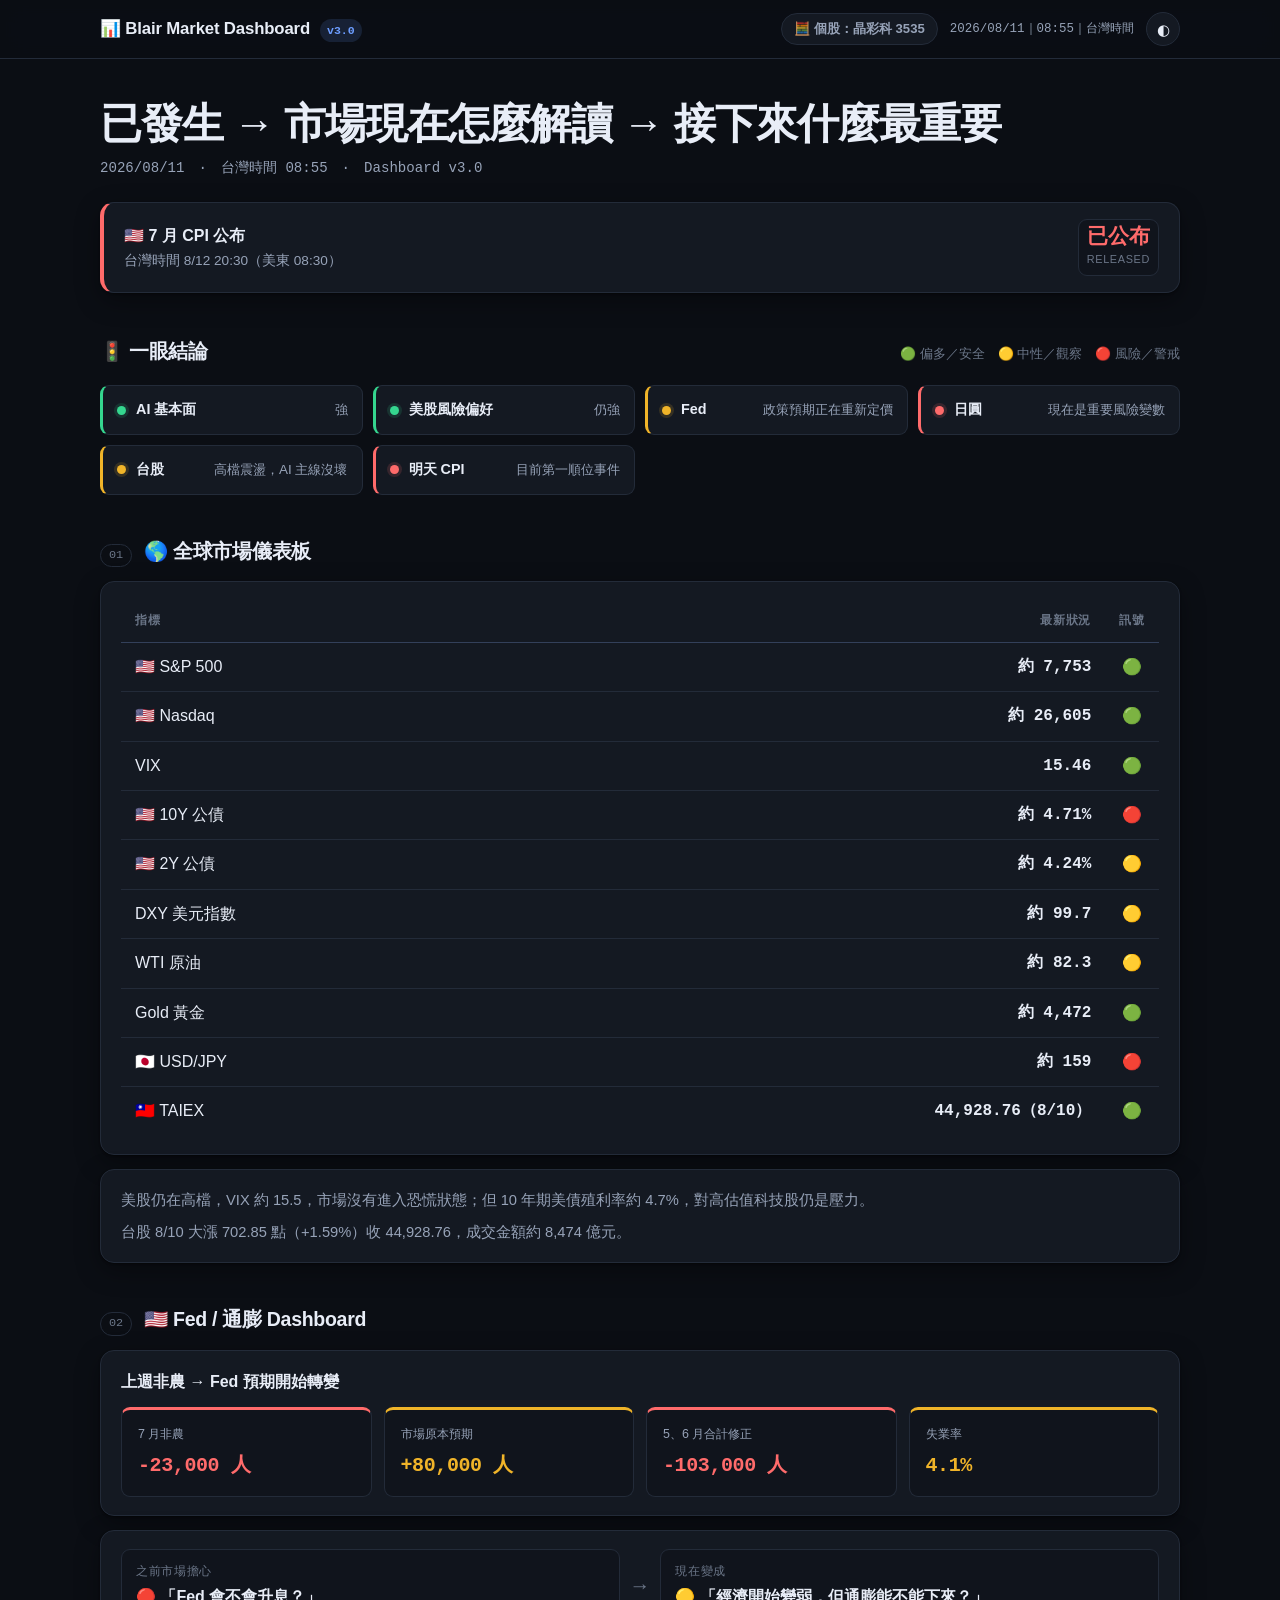
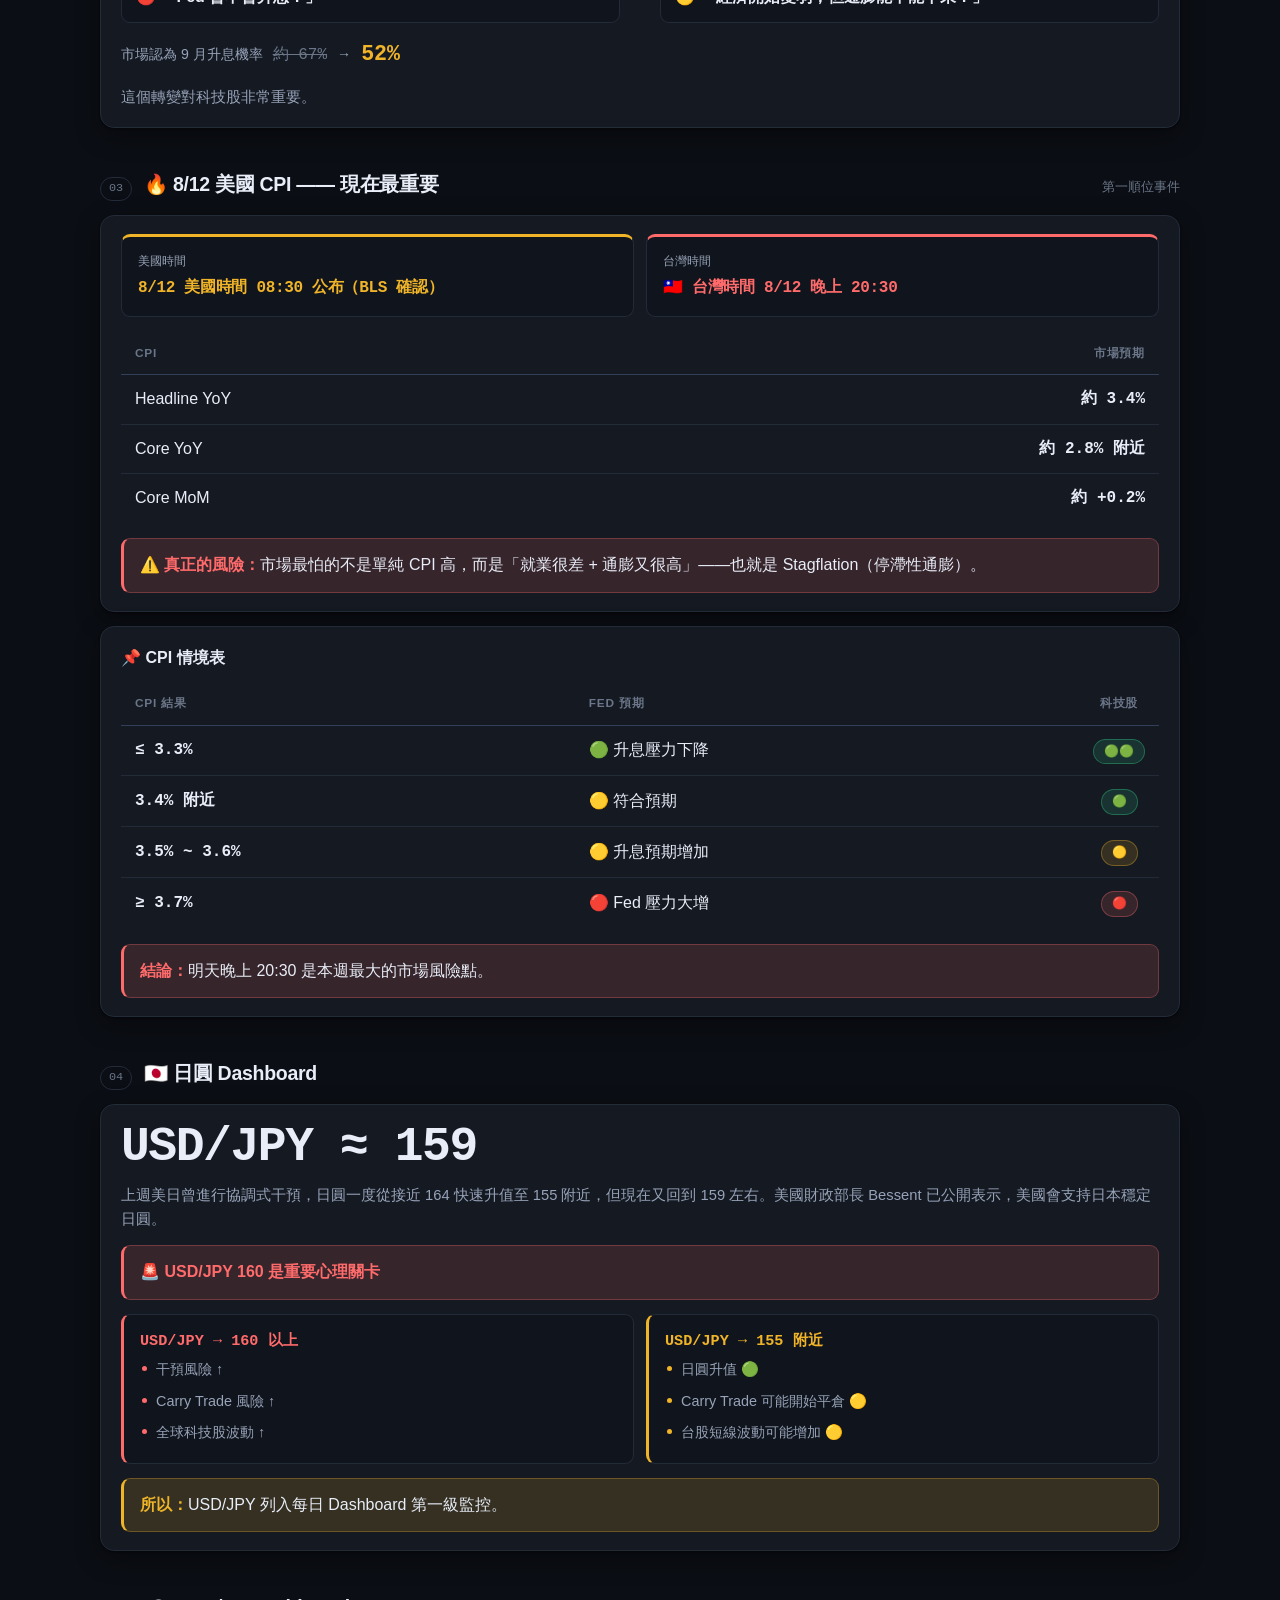
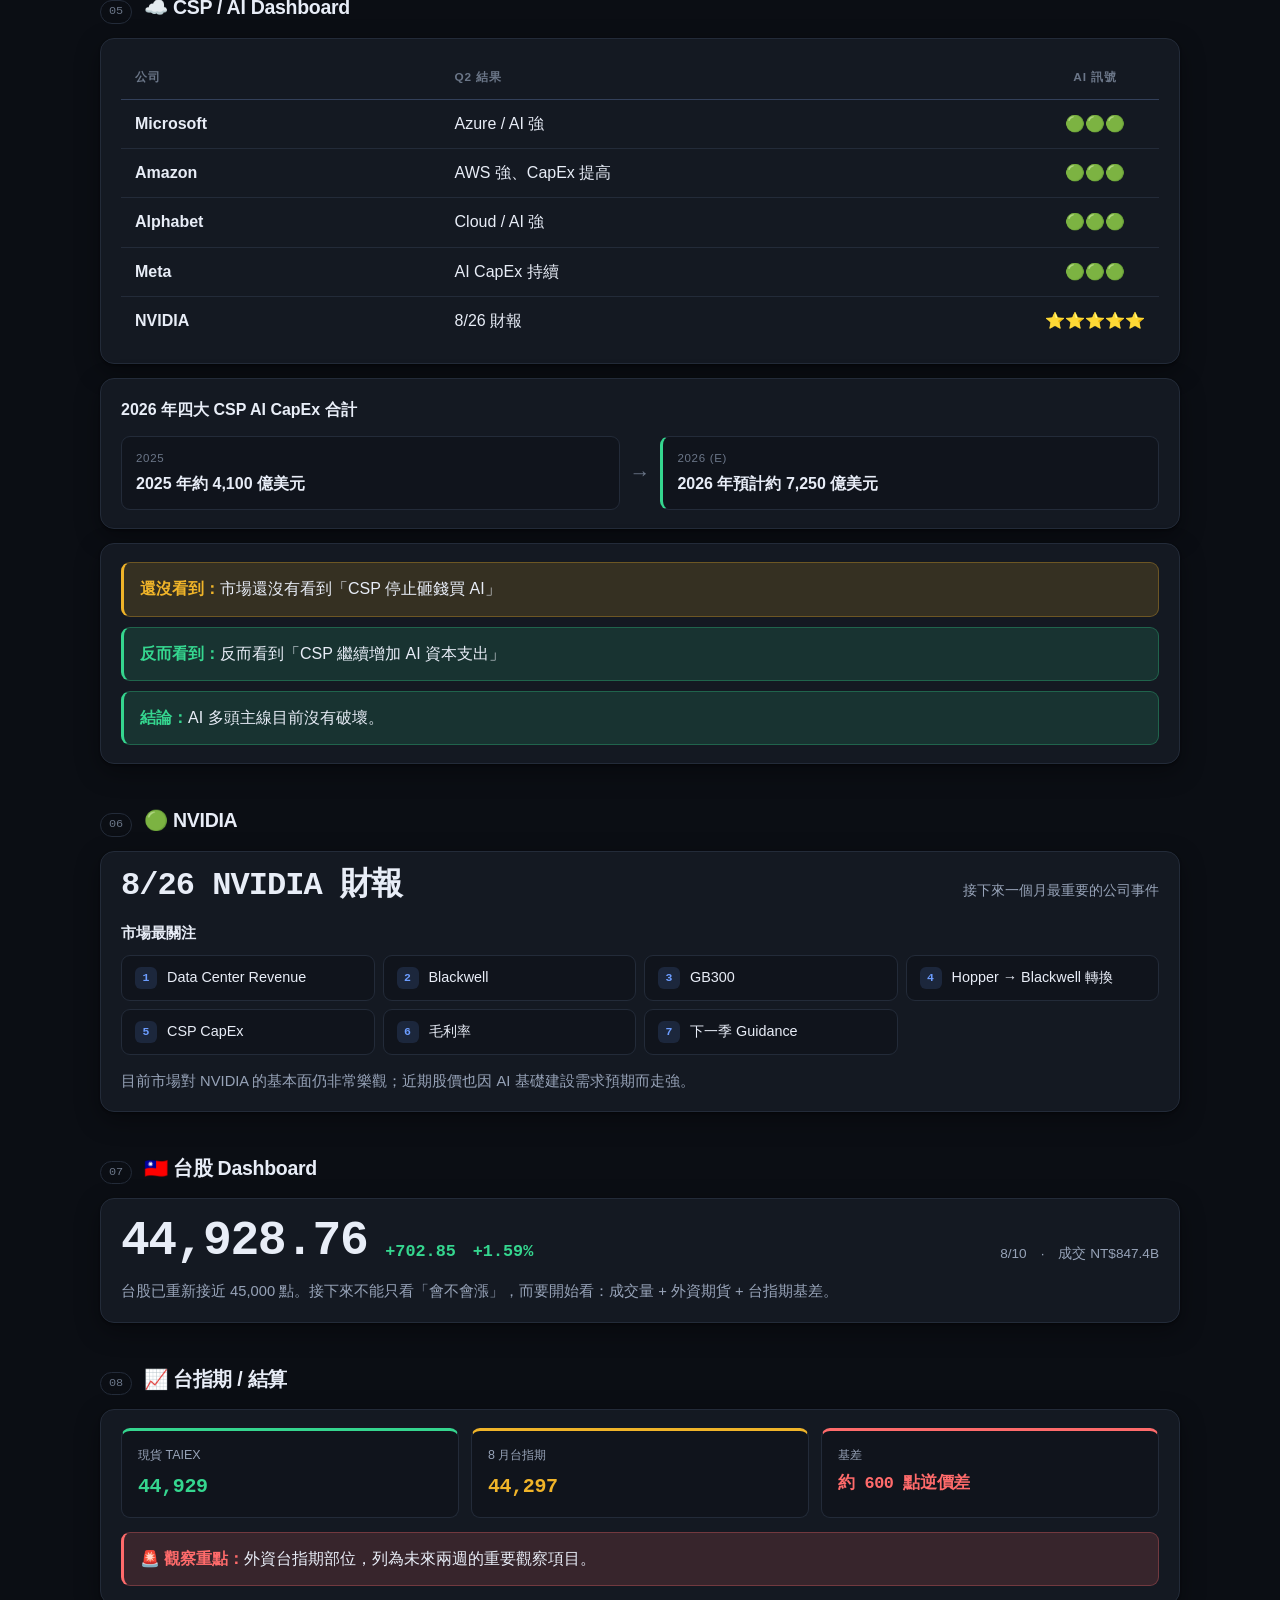
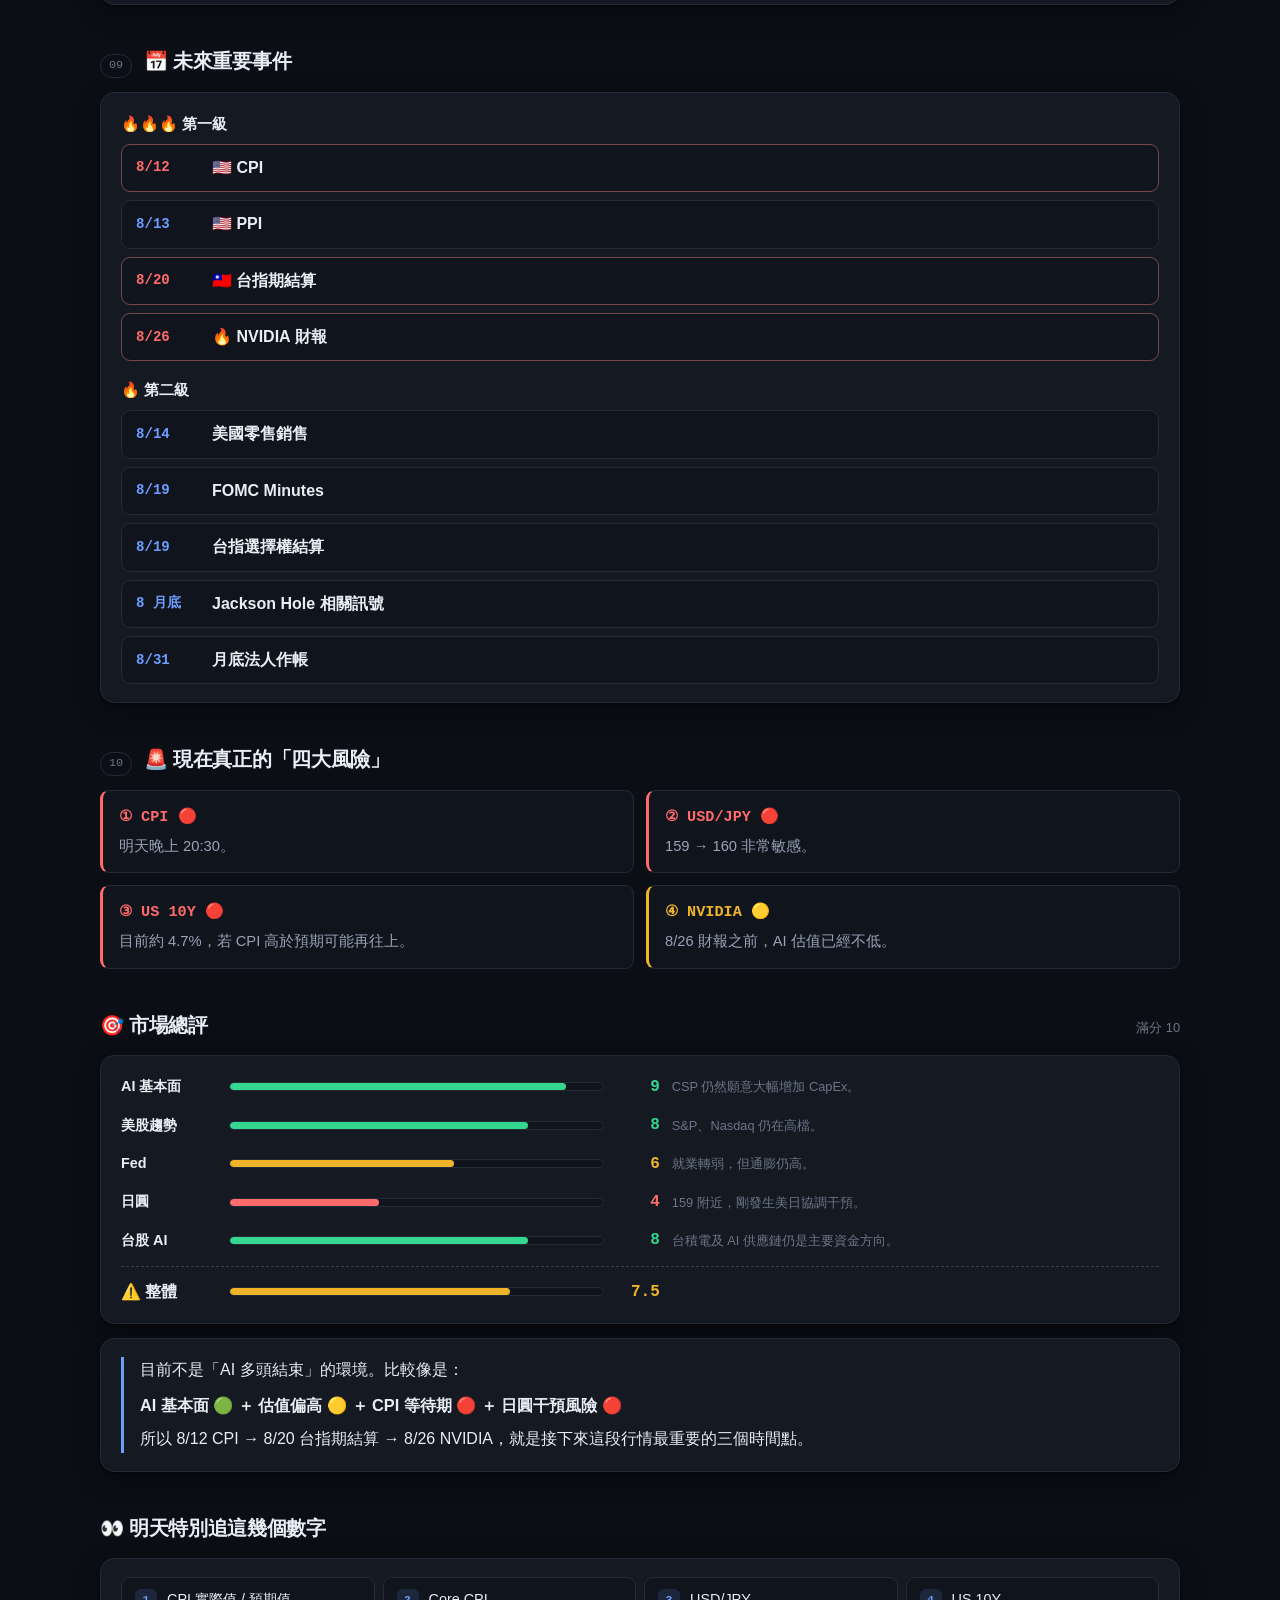
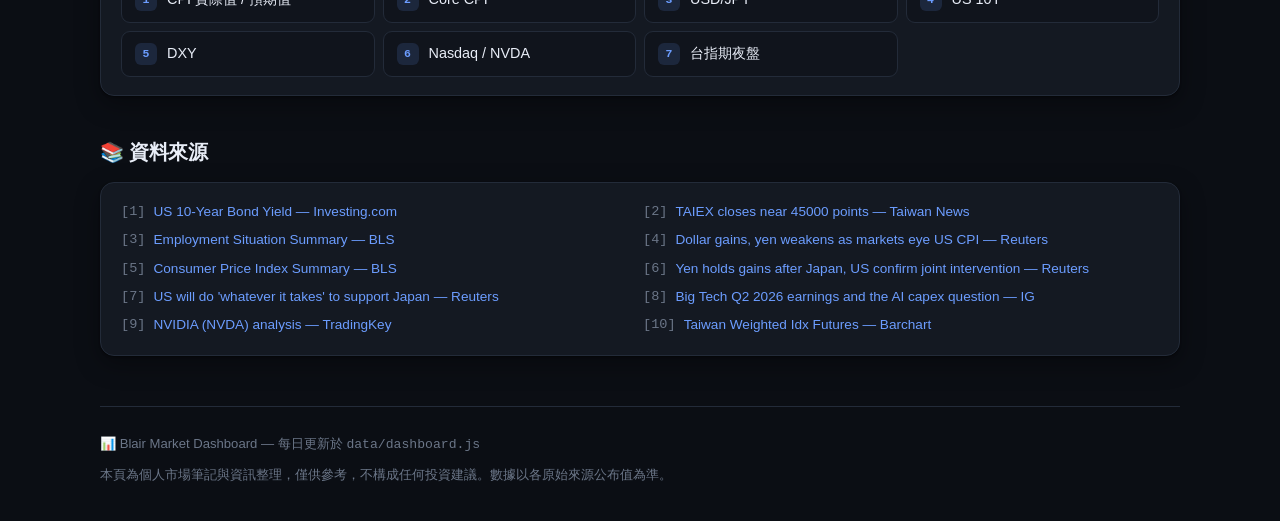
==== commit dae91ce5: "feat: 新增晶彩科 3535 解套試算個股頁 新增 stock/3535.html —— 以互動式試算器為核心的個股分析頁。 成本均價不寫死在資料檔，改由使用者在頁面輸入，所有計算都在 瀏覽器本機" ====
--- a/index.html
+++ b/index.html
@@ -21,6 +21,7 @@
       <span class="brand-ver" id="brand-ver">v—</span>
     </div>
     <div class="masthead-meta">
+      <a class="mast-link" href="stock/3535.html">🧮 個股：晶彩科 3535</a>
       <span class="stamp" id="stamp">—</span>
       <button class="theme-btn" id="theme-btn" type="button" aria-label="切換深色／淺色模式" title="切換深色／淺色模式">◐</button>
     </div>
--- a/assets/style.css
+++ b/assets/style.css
@@ -435,3 +435,106 @@
   .masthead, .toc, .theme-btn { display: none !important; }
   .card { break-inside: avoid; box-shadow: none; }
 }
+
+/* ==========================================================================
+   Stock page (stock/*.html) — 個股分析頁專用
+   純新增，未覆寫任何既有規則
+   ========================================================================== */
+
+/* Masthead 跨頁連結 */
+.mast-link {
+  font-family: var(--sans); font-size: .82rem; font-weight: 600;
+  color: var(--text-muted); border: 1px solid var(--border);
+  background: var(--bg-elev); border-radius: 999px; padding: 4px 12px;
+  white-space: nowrap;
+}
+.mast-link:hover { color: var(--accent); border-color: var(--accent); text-decoration: none; }
+
+/* ---- 試算器輸入 ---- */
+.calc-grid {
+  display: grid; gap: 12px;
+  grid-template-columns: repeat(auto-fit, minmax(180px, 1fr));
+}
+.field { display: flex; flex-direction: column; gap: 5px; min-width: 0; }
+.field label { font-size: .78rem; color: var(--text-muted); font-weight: 600; }
+.field input {
+  width: 100%;
+  /* 16px 是底線：再小 iOS Safari 聚焦時會自動放大整頁 */
+  font-family: var(--mono); font-size: 16px; font-variant-numeric: tabular-nums;
+  color: var(--text); background: var(--bg-sunken);
+  border: 1px solid var(--border); border-radius: var(--radius-sm);
+  padding: 10px 12px;
+  transition: border-color .15s ease, box-shadow .15s ease;
+}
+.field input::placeholder { color: var(--text-faint); }
+.field input:focus {
+  outline: none; border-color: var(--accent);
+  box-shadow: 0 0 0 3px var(--accent-soft);
+}
+.field .field-hint { font-size: .72rem; color: var(--text-faint); }
+.field.primary input { border-color: var(--accent); font-weight: 700; }
+
+/* ---- 試算器輸出 ---- */
+.calc-status {
+  display: flex; flex-wrap: wrap; align-items: center; gap: 10px;
+  margin-bottom: 14px; padding: 12px 16px; border-radius: var(--radius-sm);
+  background: var(--sig-soft, var(--bg-sunken));
+  border: 1px solid color-mix(in srgb, var(--sig, var(--border)) 30%, transparent);
+  border-left: 3px solid var(--sig, var(--border-strong));
+  font-weight: 700; color: var(--sig, var(--text));
+}
+.calc-status .sub { margin-left: auto; font-weight: 500; color: var(--text-muted); font-size: .85rem; }
+
+/* 未輸入成本時的佔位提示 */
+.calc-empty {
+  padding: 22px 18px; text-align: center;
+  color: var(--text-faint); font-size: .9rem;
+  background: var(--bg-sunken); border: 1px dashed var(--border-strong);
+  border-radius: var(--radius-sm);
+}
+
+/* 強調用的大數字（新增投入金額） */
+.emph {
+  font-family: var(--mono); font-weight: 800; letter-spacing: -0.02em;
+  font-size: clamp(1.5rem, 5vw, 2.1rem); font-variant-numeric: tabular-nums;
+  color: var(--sig, var(--text)); line-height: 1.15;
+}
+
+/* ---- 價格軸 (inline SVG) ---- */
+.price-axis { width: 100%; height: auto; display: block; overflow: visible; }
+.price-axis .ax-line { stroke: var(--border-strong); stroke-width: 2; }
+.price-axis .ax-tick { stroke: var(--text-faint); stroke-width: 1.5; }
+.price-axis .ax-res  { stroke: var(--red); stroke-width: 2; }
+.price-axis .ax-sup  { stroke: var(--green); stroke-width: 2; }
+.price-axis .ax-now  { stroke: var(--accent); stroke-width: 2.5; }
+.price-axis .ax-cost { stroke: var(--yellow); stroke-width: 2.5; stroke-dasharray: 5 3; }
+.price-axis text {
+  font-family: var(--mono); font-size: 22px; fill: var(--text-muted);
+  text-anchor: middle;
+}
+.price-axis text.t-now  { fill: var(--accent); font-weight: 700; }
+.price-axis text.t-cost { fill: var(--yellow); font-weight: 700; }
+.price-axis text.t-res  { fill: var(--red); }
+.price-axis text.t-sup  { fill: var(--green); }
+
+/* ---- 營收長條（沿用 .score-track / .score-fill 的視覺語言）---- */
+td.bar-cell { width: 34%; min-width: 110px; }
+td.bar-cell .score-track { border-radius: 4px; height: 10px; }
+td.bar-cell .score-fill { border-radius: 4px; transition: width .6s cubic-bezier(.2,.8,.2,1); }
+
+/* ---- 合理價矩陣 ---- */
+.matrix td.cell {
+  font-family: var(--mono); font-variant-numeric: tabular-nums;
+  text-align: right; font-weight: 700; color: var(--sig, var(--text));
+  background: var(--sig-soft, transparent);
+}
+.matrix th.rowhead { font-weight: 700; white-space: nowrap; }
+
+/* ---- 策略卡的觸發條件 ---- */
+.branch .trigger {
+  display: block; margin: 6px 0 8px;
+  font-size: .82rem; color: var(--text-muted);
+  background: color-mix(in srgb, var(--sig, var(--border)) 12%, transparent);
+  border-radius: 6px; padding: 6px 9px;
+}
+.branch .trigger b { color: var(--sig, var(--text)); }
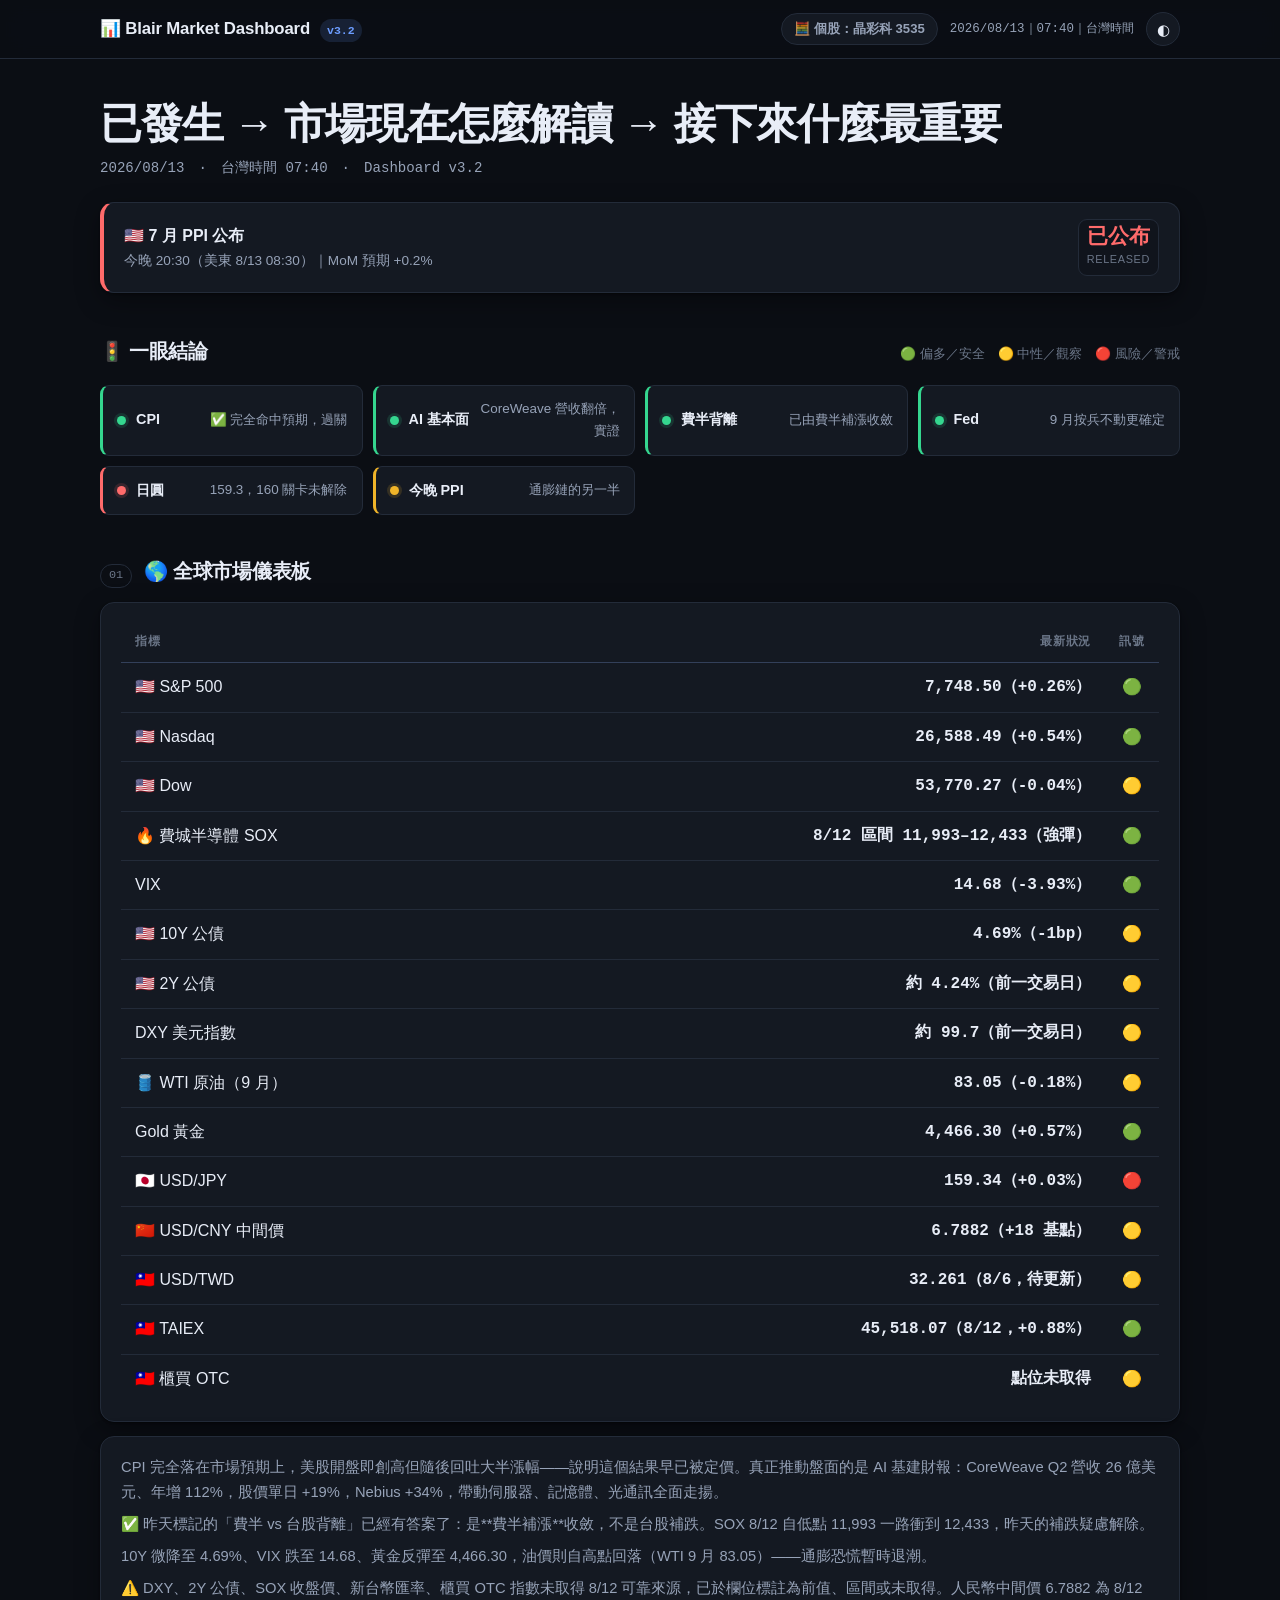
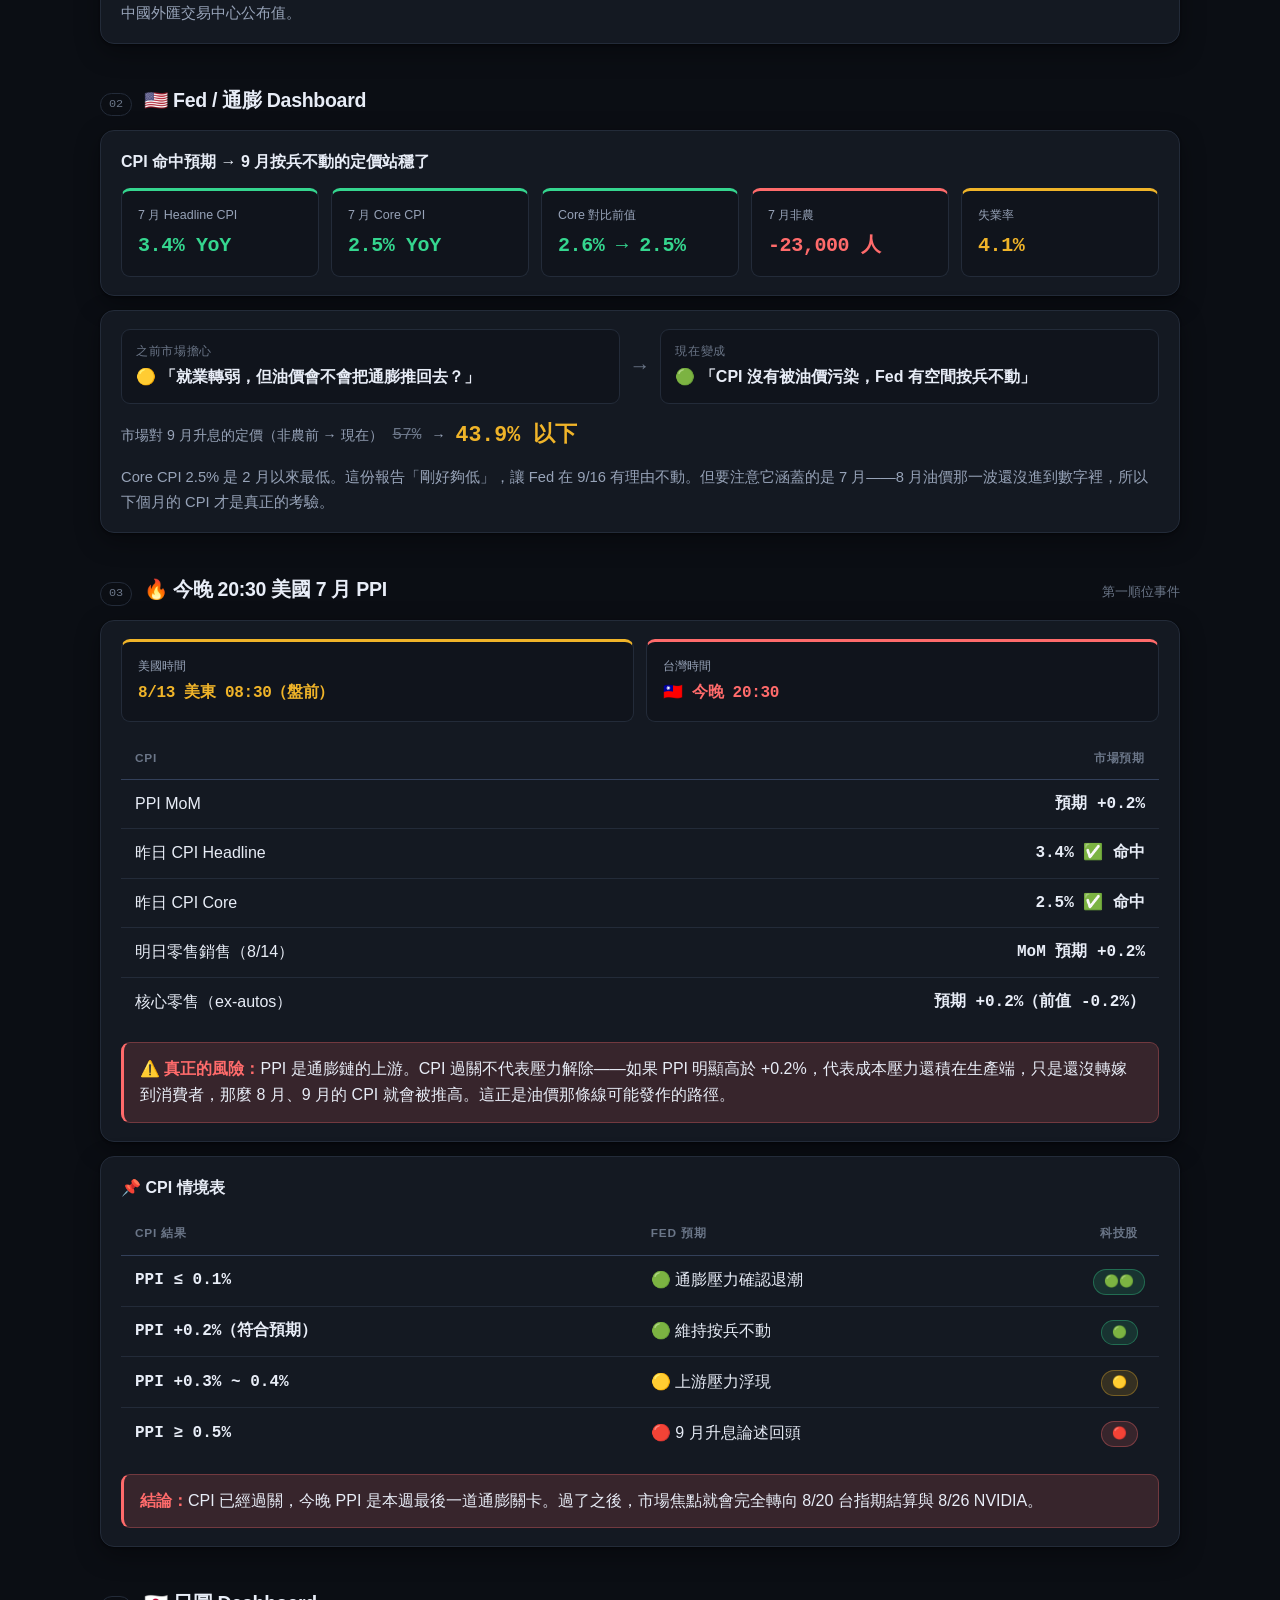
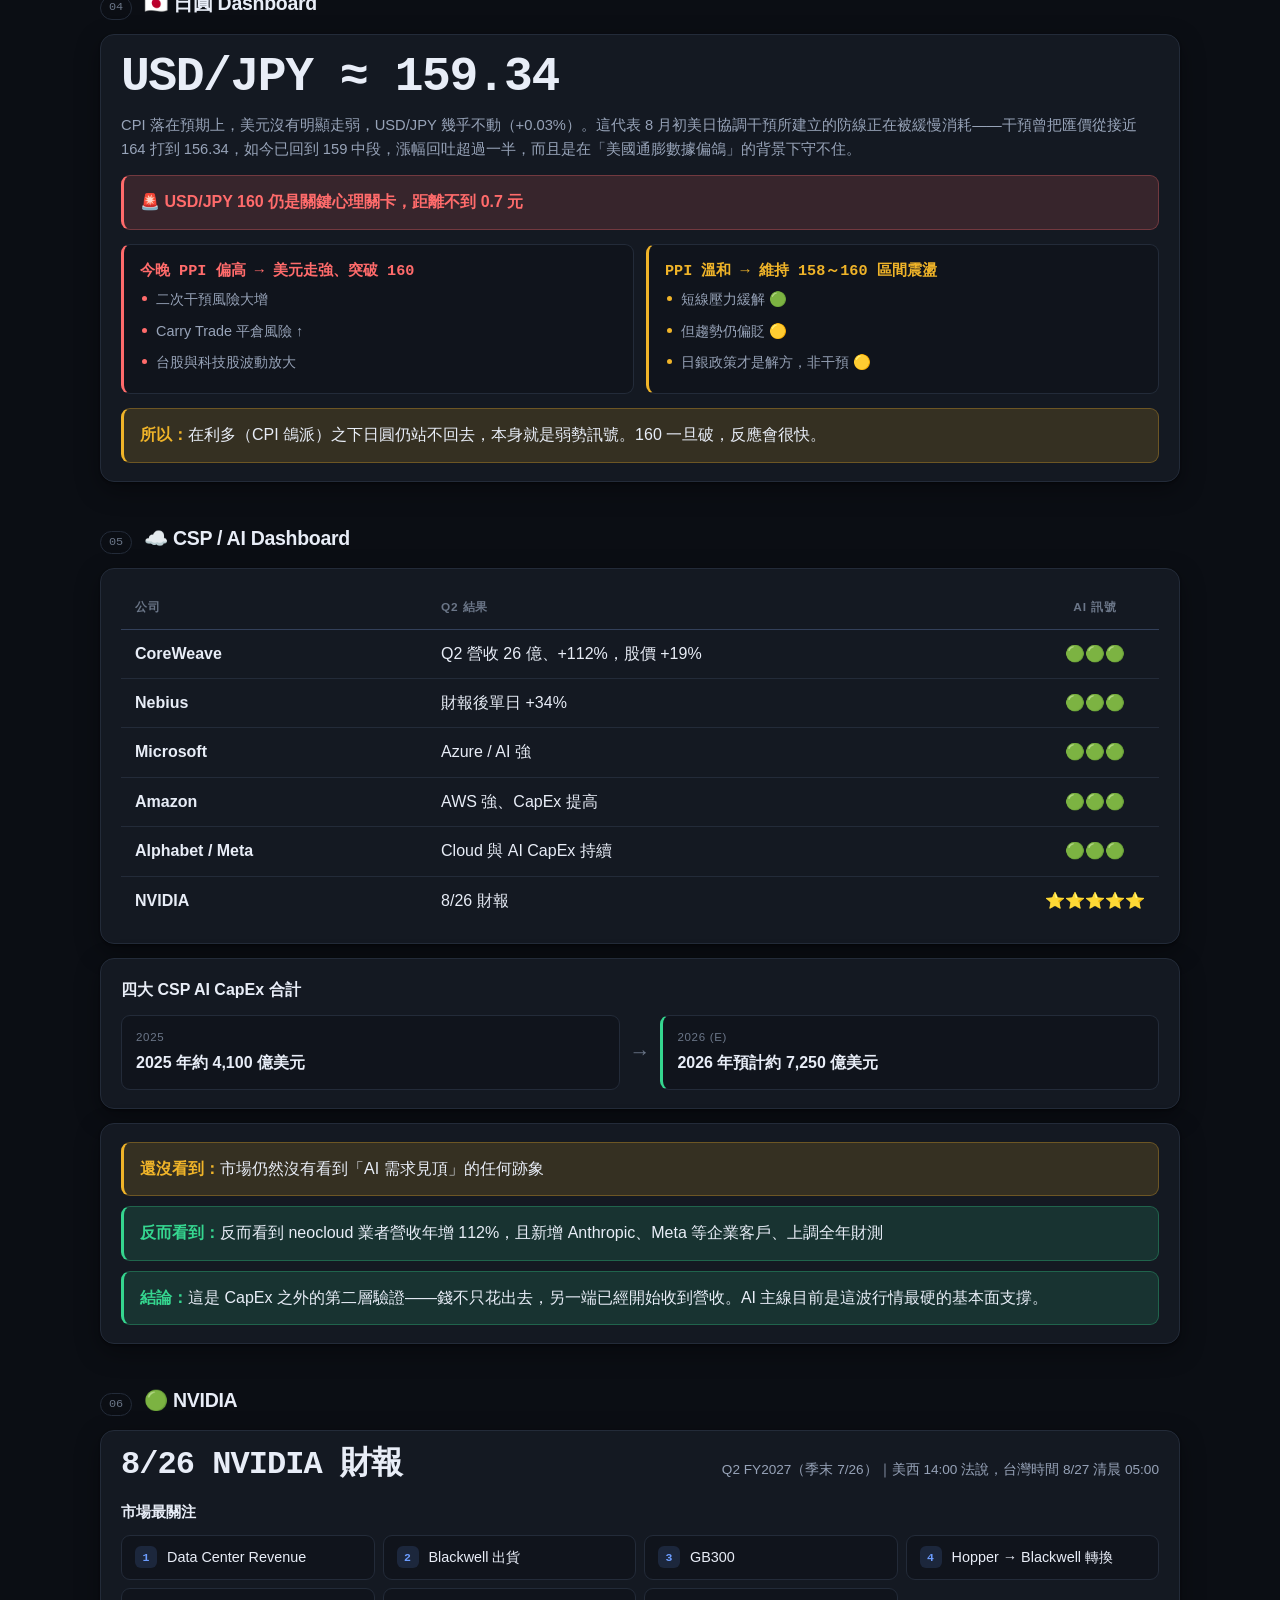
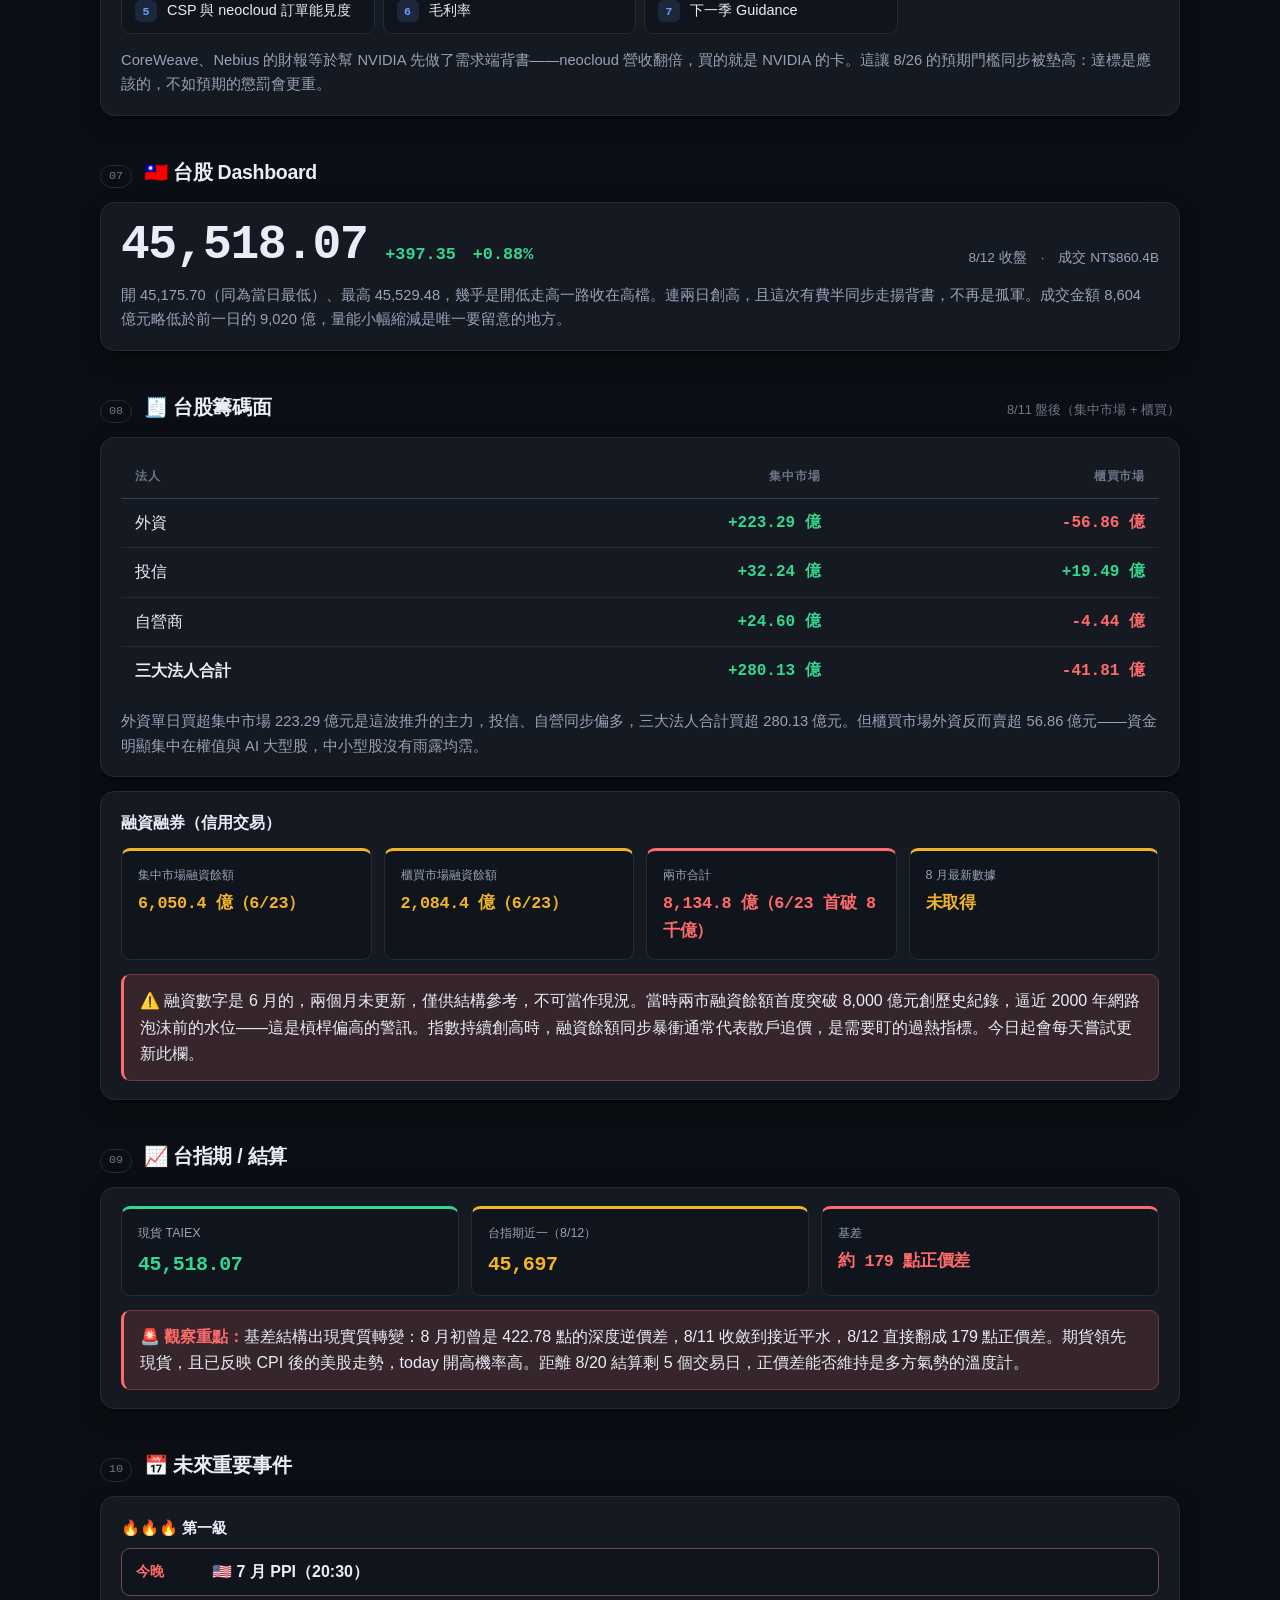
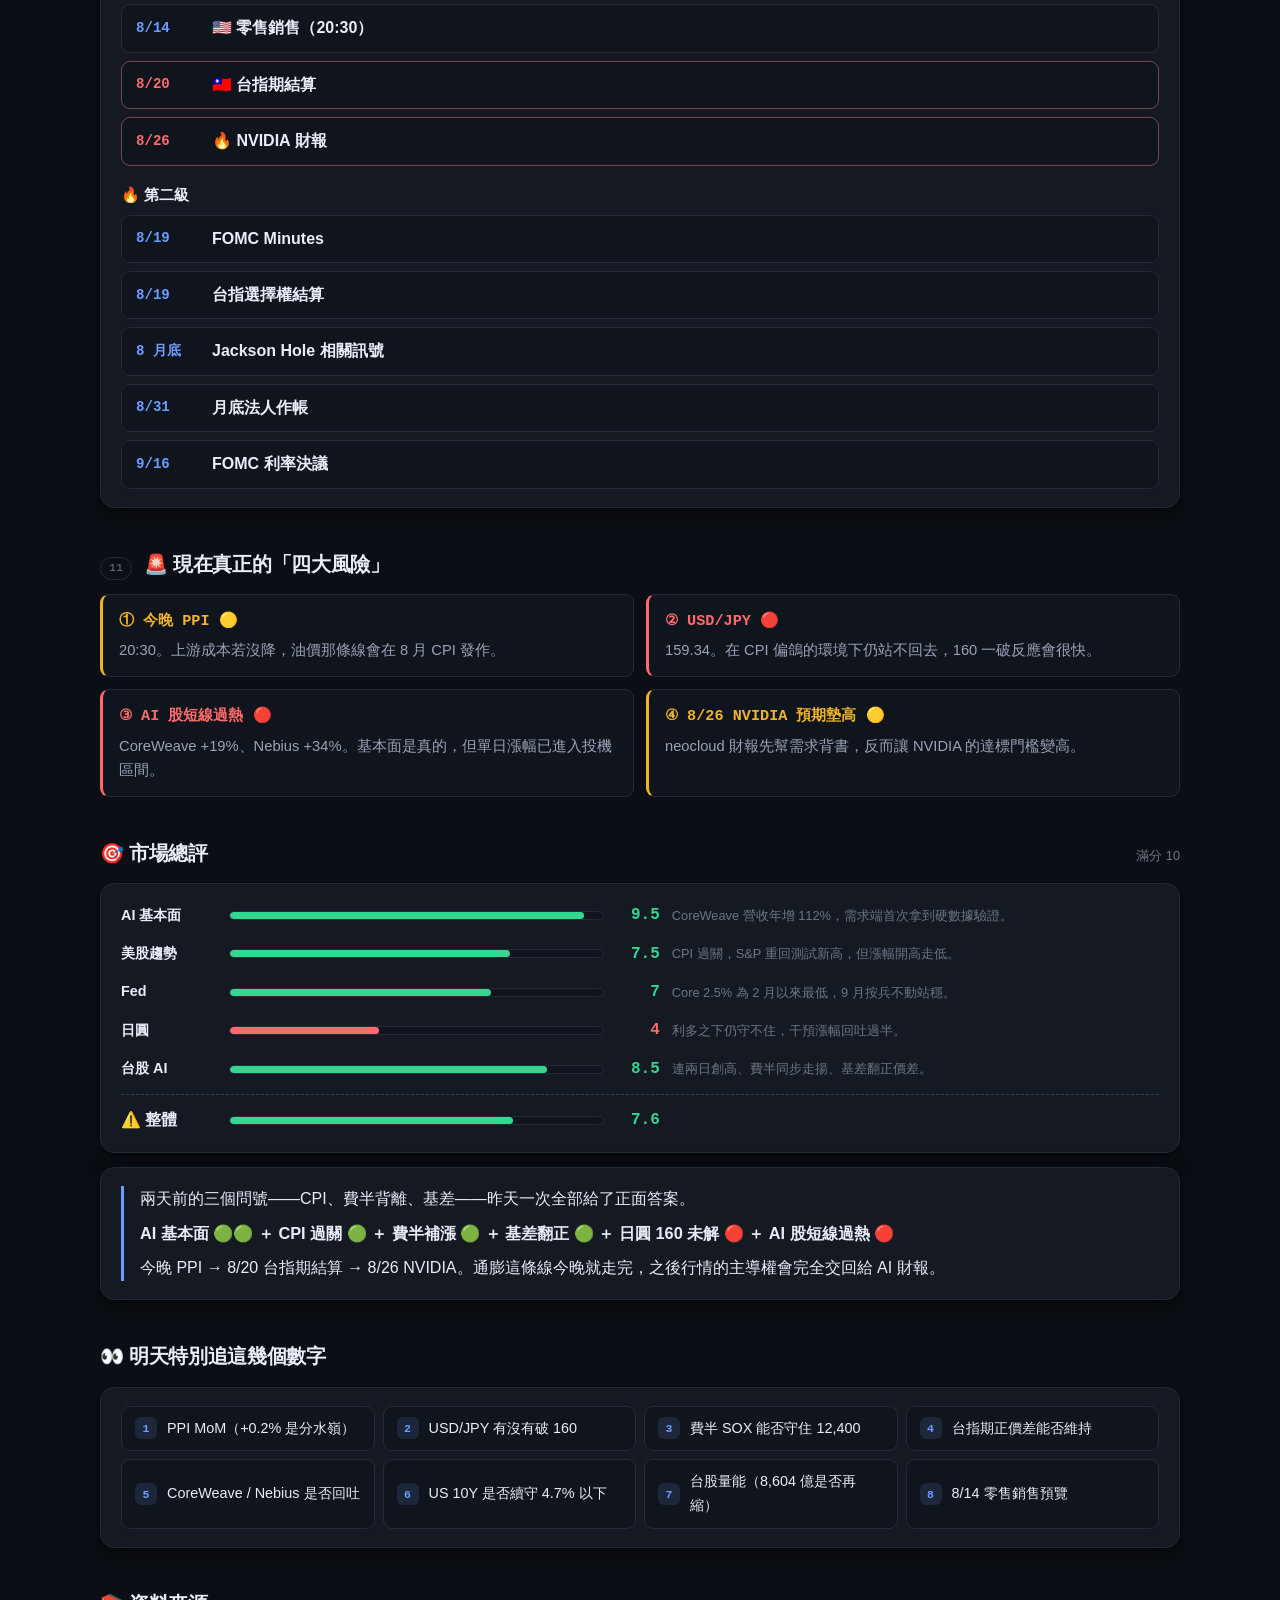
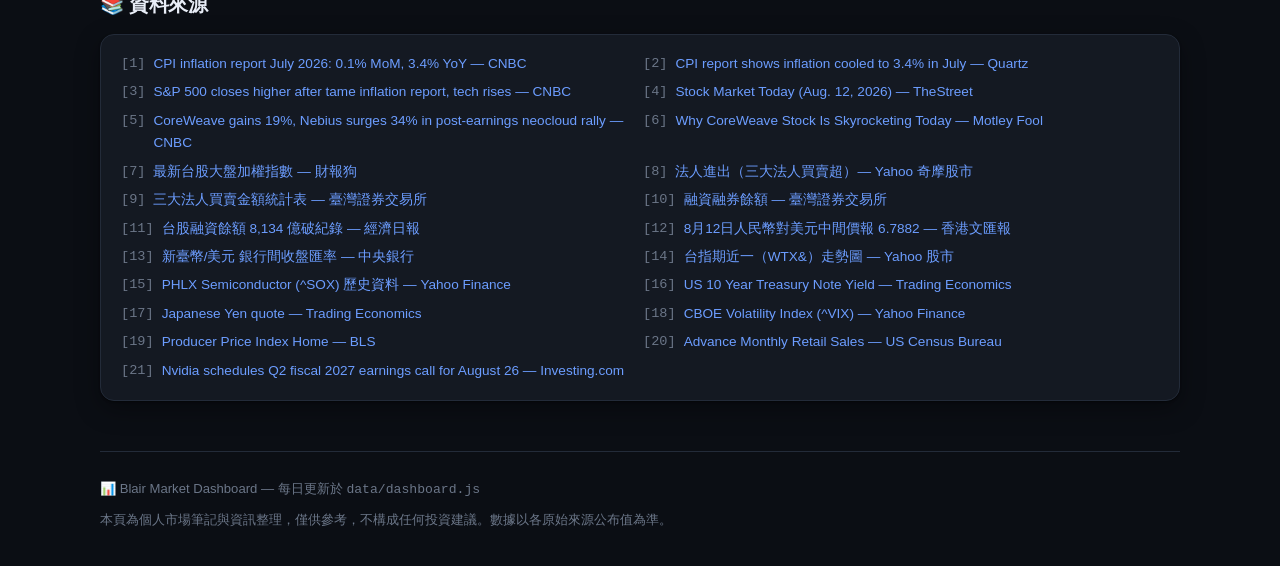
==== commit 4c0dcb40: "feat: 新增台股籌碼面區塊與匯率指標 依需求補齊：台幣匯率、三大法人買賣超、櫃買 OTC、美元兌人民幣、 融資融券餘額。三大法人與融資融券原本沒有版面，故新增區塊。  新增 ⑧ 台股籌碼面（ind" ====
--- a/index.html
+++ b/index.html
@@ -37,9 +37,10 @@
     <li><a href="#csp">⑤ CSP / AI</a></li>
     <li><a href="#nvidia">⑥ NVIDIA</a></li>
     <li><a href="#taiex">⑦ 台股</a></li>
-    <li><a href="#futures">⑧ 台指期</a></li>
-    <li><a href="#calendar">⑨ 重要事件</a></li>
-    <li><a href="#risks">⑩ 四大風險</a></li>
+    <li><a href="#chips">⑧ 籌碼面</a></li>
+    <li><a href="#futures">⑨ 台指期</a></li>
+    <li><a href="#calendar">⑩ 重要事件</a></li>
+    <li><a href="#risks">⑪ 四大風險</a></li>
     <li><a href="#scores">🎯 總評</a></li>
     <li><a href="#watchlist">👀 追蹤清單</a></li>
   </ul>
@@ -167,8 +168,26 @@
     </div>
   </section>
 
+  <section class="block" id="chips">
+    <div class="block-head"><span class="kicker">08</span><h2>🧾 台股籌碼面</h2><span class="hint" id="chips-date"></span></div>
+    <div class="card">
+      <div class="table-scroll">
+        <table>
+          <thead><tr><th>法人</th><th class="num" style="text-align:right">集中市場</th><th class="num" style="text-align:right">櫃買市場</th></tr></thead>
+          <tbody id="chips-rows"></tbody>
+        </table>
+      </div>
+      <p class="note" id="chips-note" style="margin-top:14px"></p>
+    </div>
+    <div class="card">
+      <h3 style="font-size:1rem;margin-bottom:12px" id="margin-title"></h3>
+      <div class="stats" id="margin-stats"></div>
+      <div class="callout s-r" id="margin-warning" style="margin-top:14px"></div>
+    </div>
+  </section>
+
   <section class="block" id="futures">
-    <div class="block-head"><span class="kicker">08</span><h2>📈 台指期 / 結算</h2></div>
+    <div class="block-head"><span class="kicker">09</span><h2>📈 台指期 / 結算</h2></div>
     <div class="card">
       <div class="stats" id="fut-stats"></div>
       <div class="callout s-r" id="fut-note" style="margin-top:14px"></div>
@@ -176,7 +195,7 @@
   </section>
 
   <section class="block" id="calendar">
-    <div class="block-head"><span class="kicker">09</span><h2>📅 未來重要事件</h2></div>
+    <div class="block-head"><span class="kicker">10</span><h2>📅 未來重要事件</h2></div>
     <div class="card">
       <div class="cal-tier">
         <h3>🔥🔥🔥 第一級</h3>
@@ -190,7 +209,7 @@
   </section>
 
   <section class="block" id="risks">
-    <div class="block-head"><span class="kicker">10</span><h2>🚨 現在真正的「四大風險」</h2></div>
+    <div class="block-head"><span class="kicker">11</span><h2>🚨 現在真正的「四大風險」</h2></div>
     <div class="branches" id="risk-list"></div>
   </section>
 
--- a/assets/style.css
+++ b/assets/style.css
@@ -247,6 +247,8 @@
   text-align: right; white-space: nowrap; font-weight: 600;
 }
 td.sig, th.sig { text-align: center; width: 1%; white-space: nowrap; }
+/* signal-tinted figures inside tables (e.g. 三大法人買賣超) */
+td.num.s-g, td.num.s-y, td.num.s-r { color: var(--sig); }
 
 .badge {
   display: inline-block; font-size: .75rem; font-weight: 700;
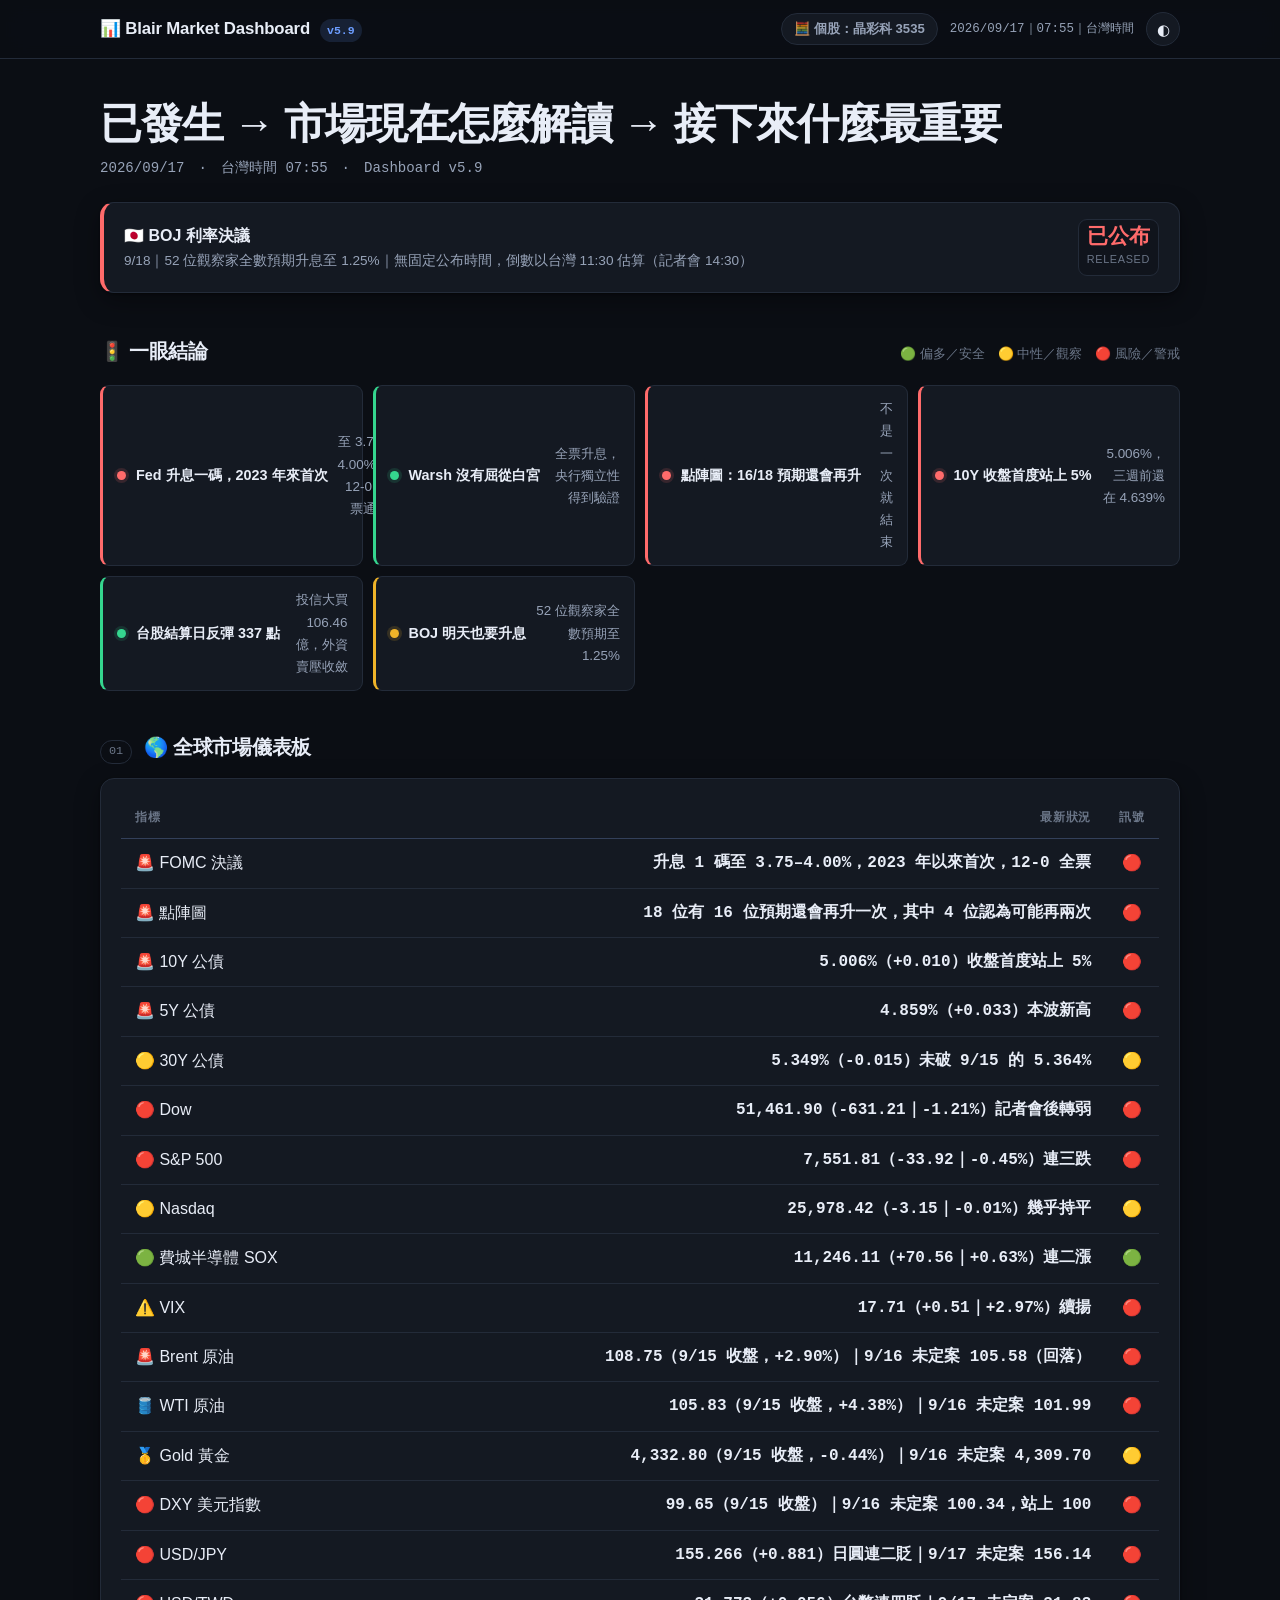
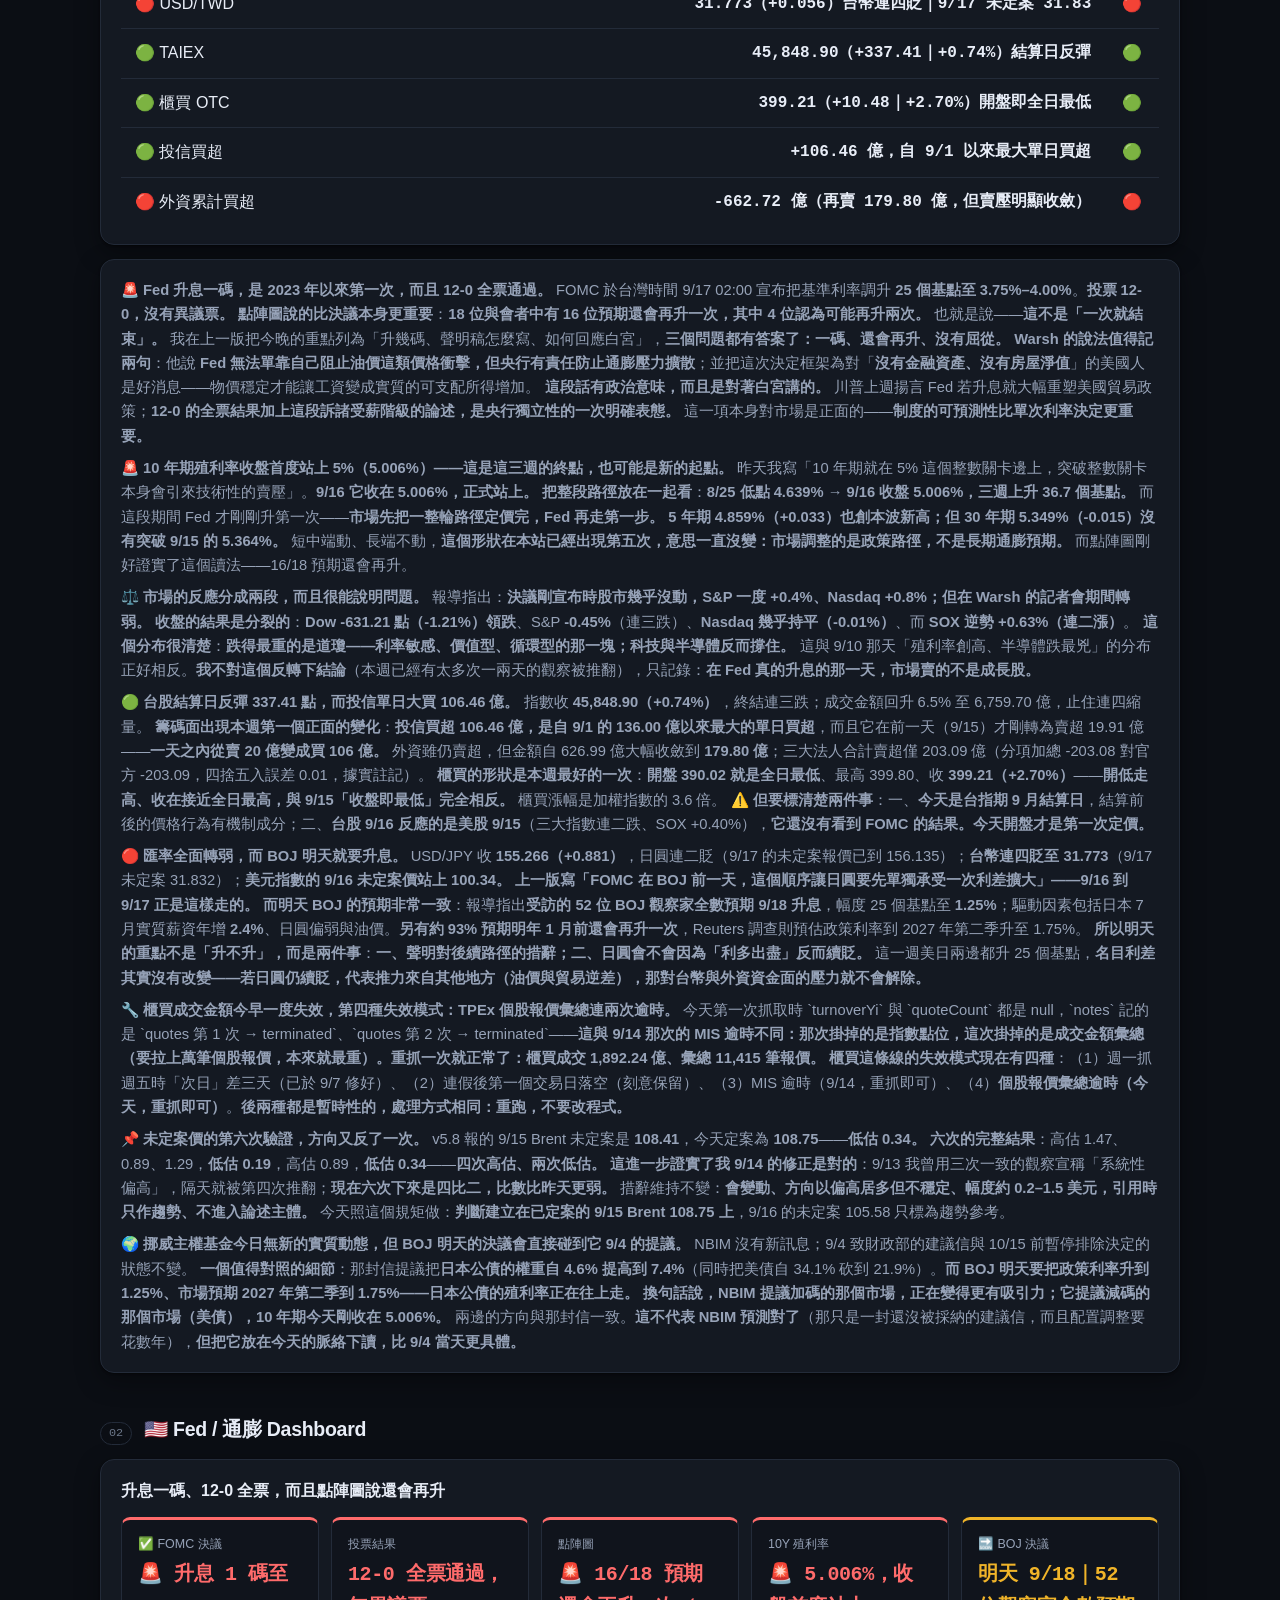
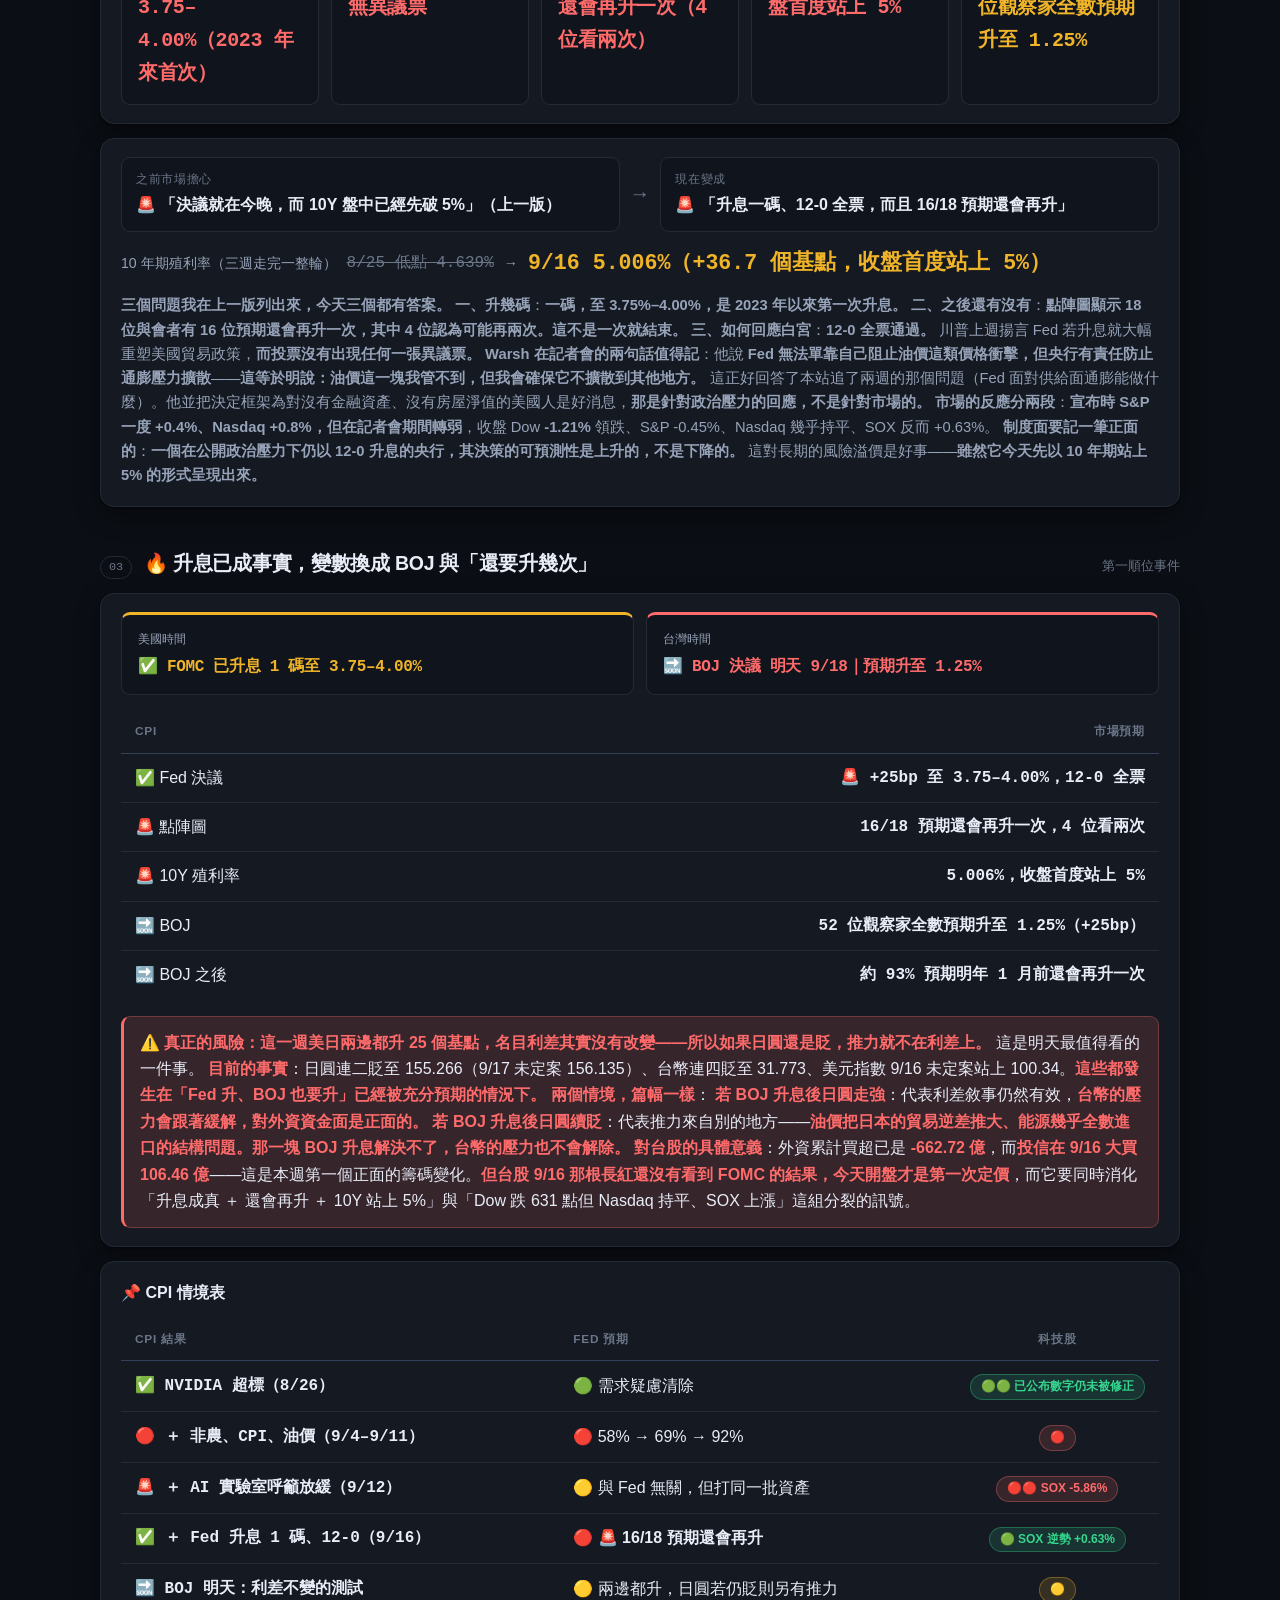
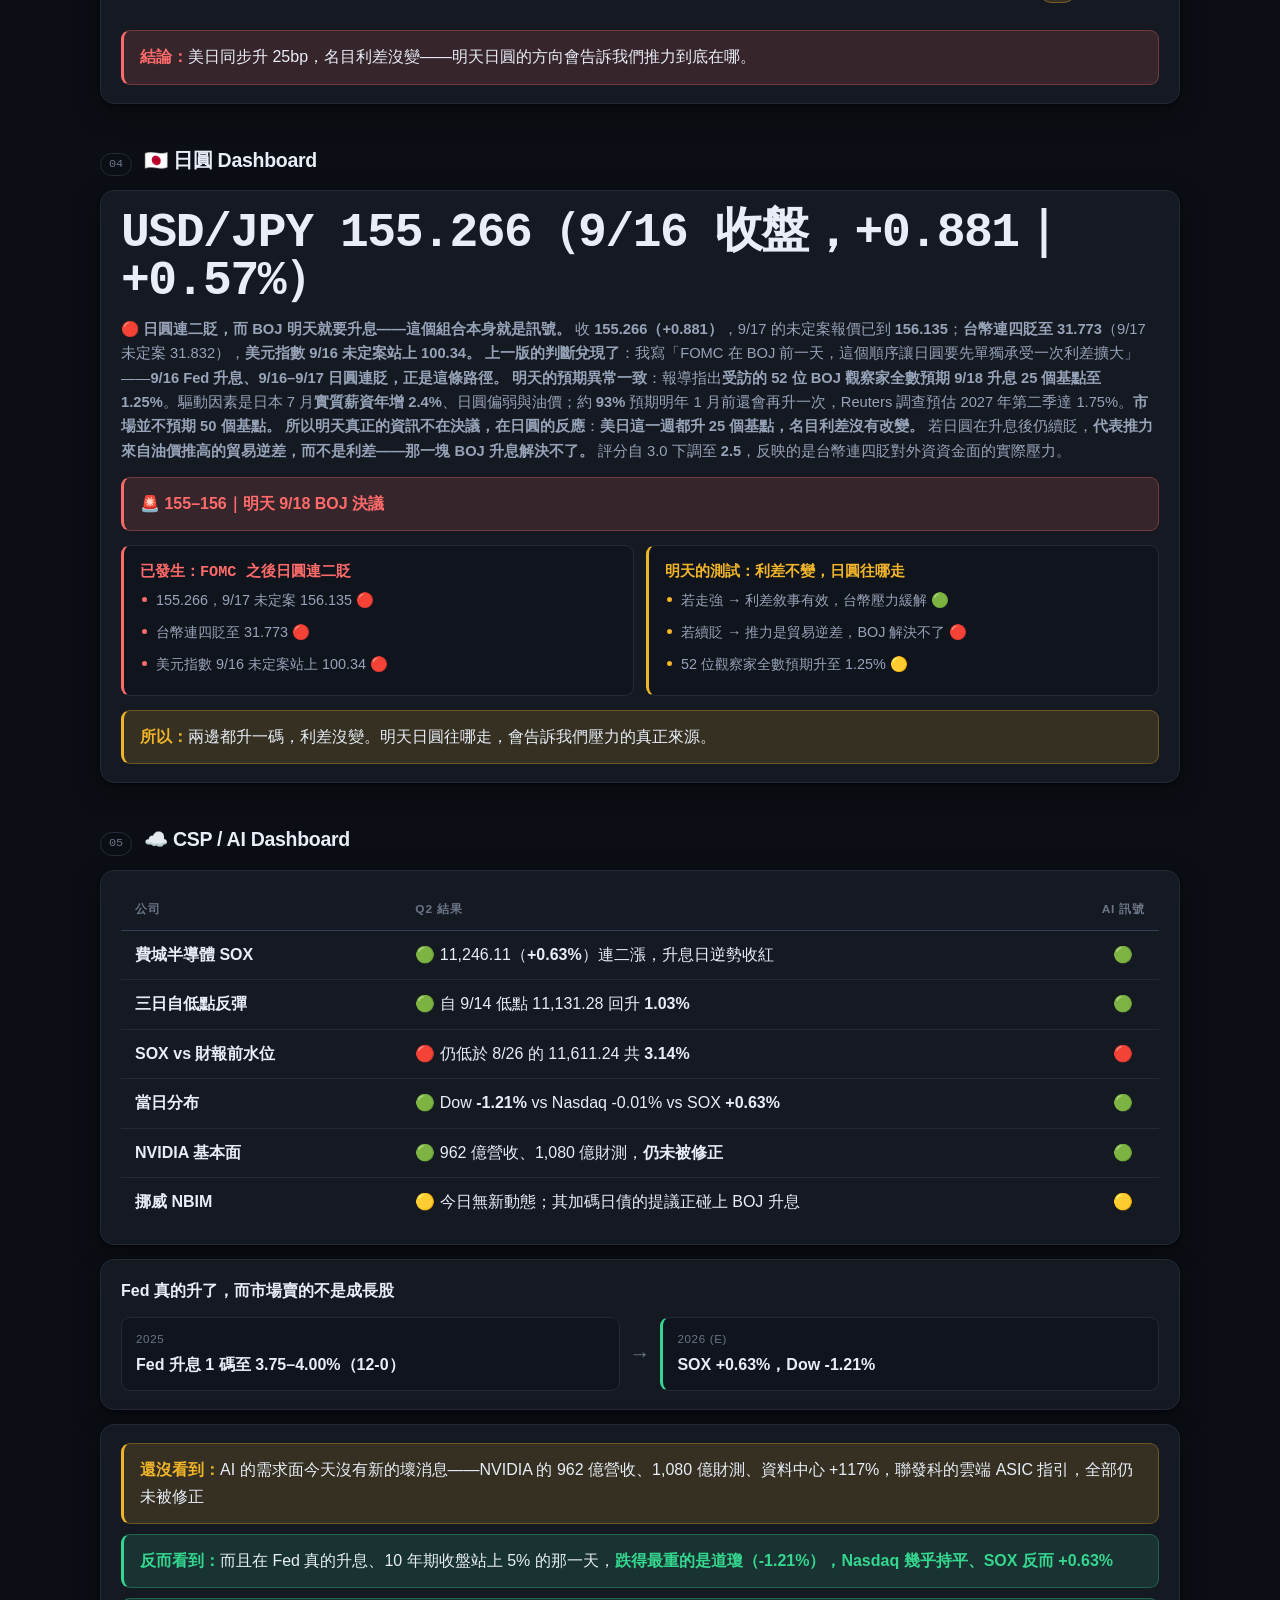
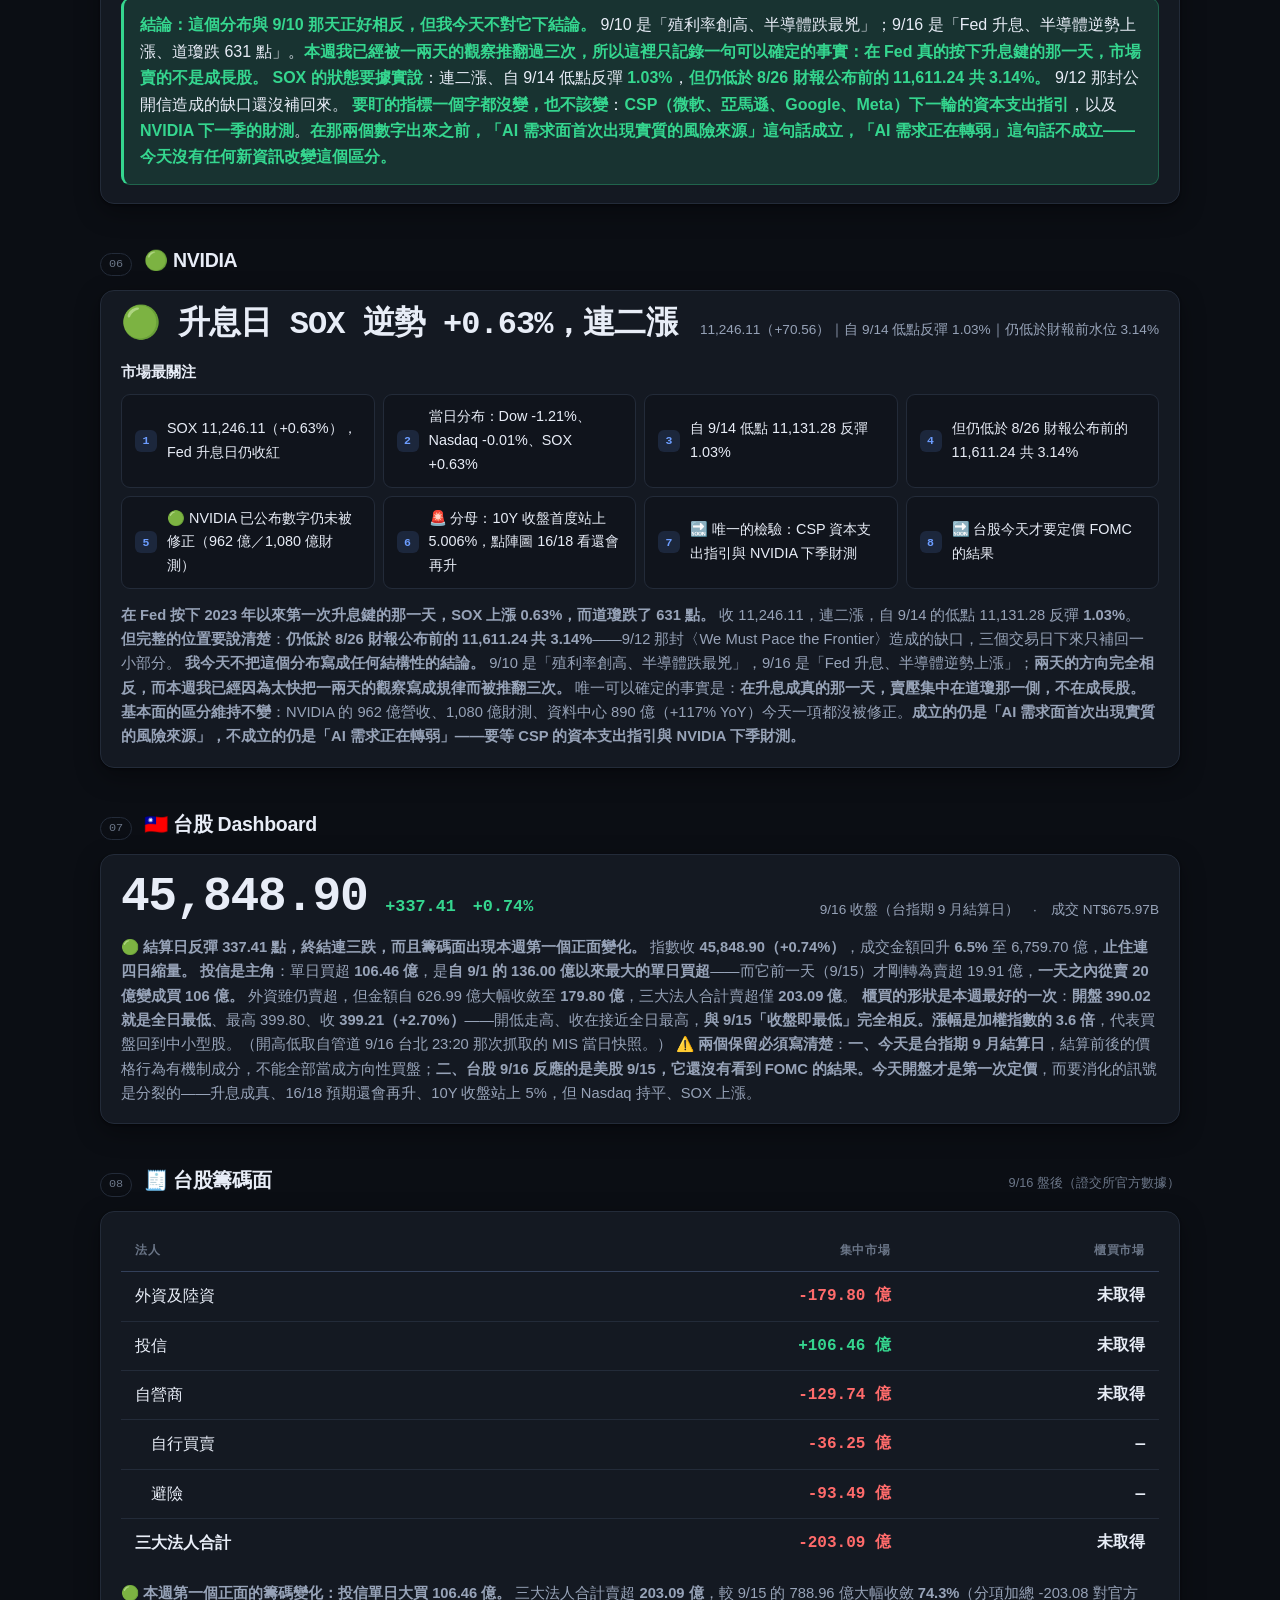
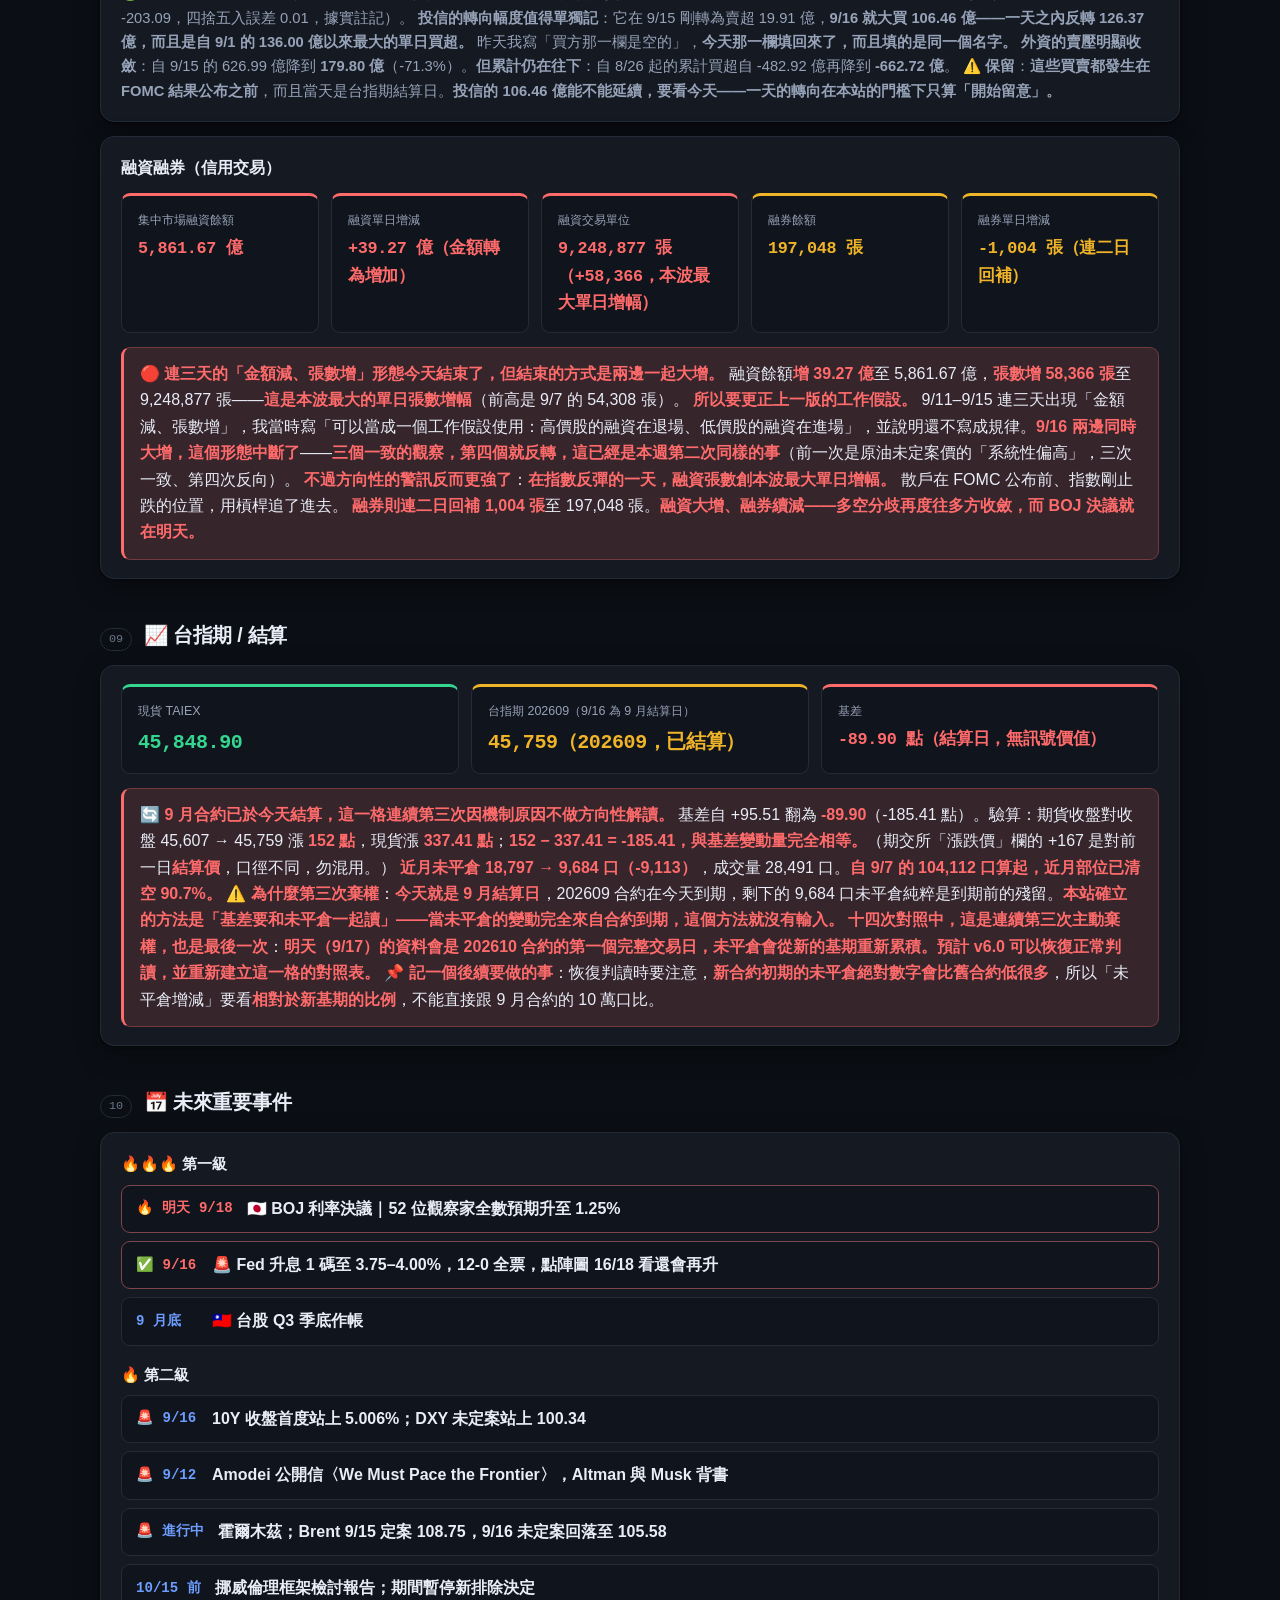
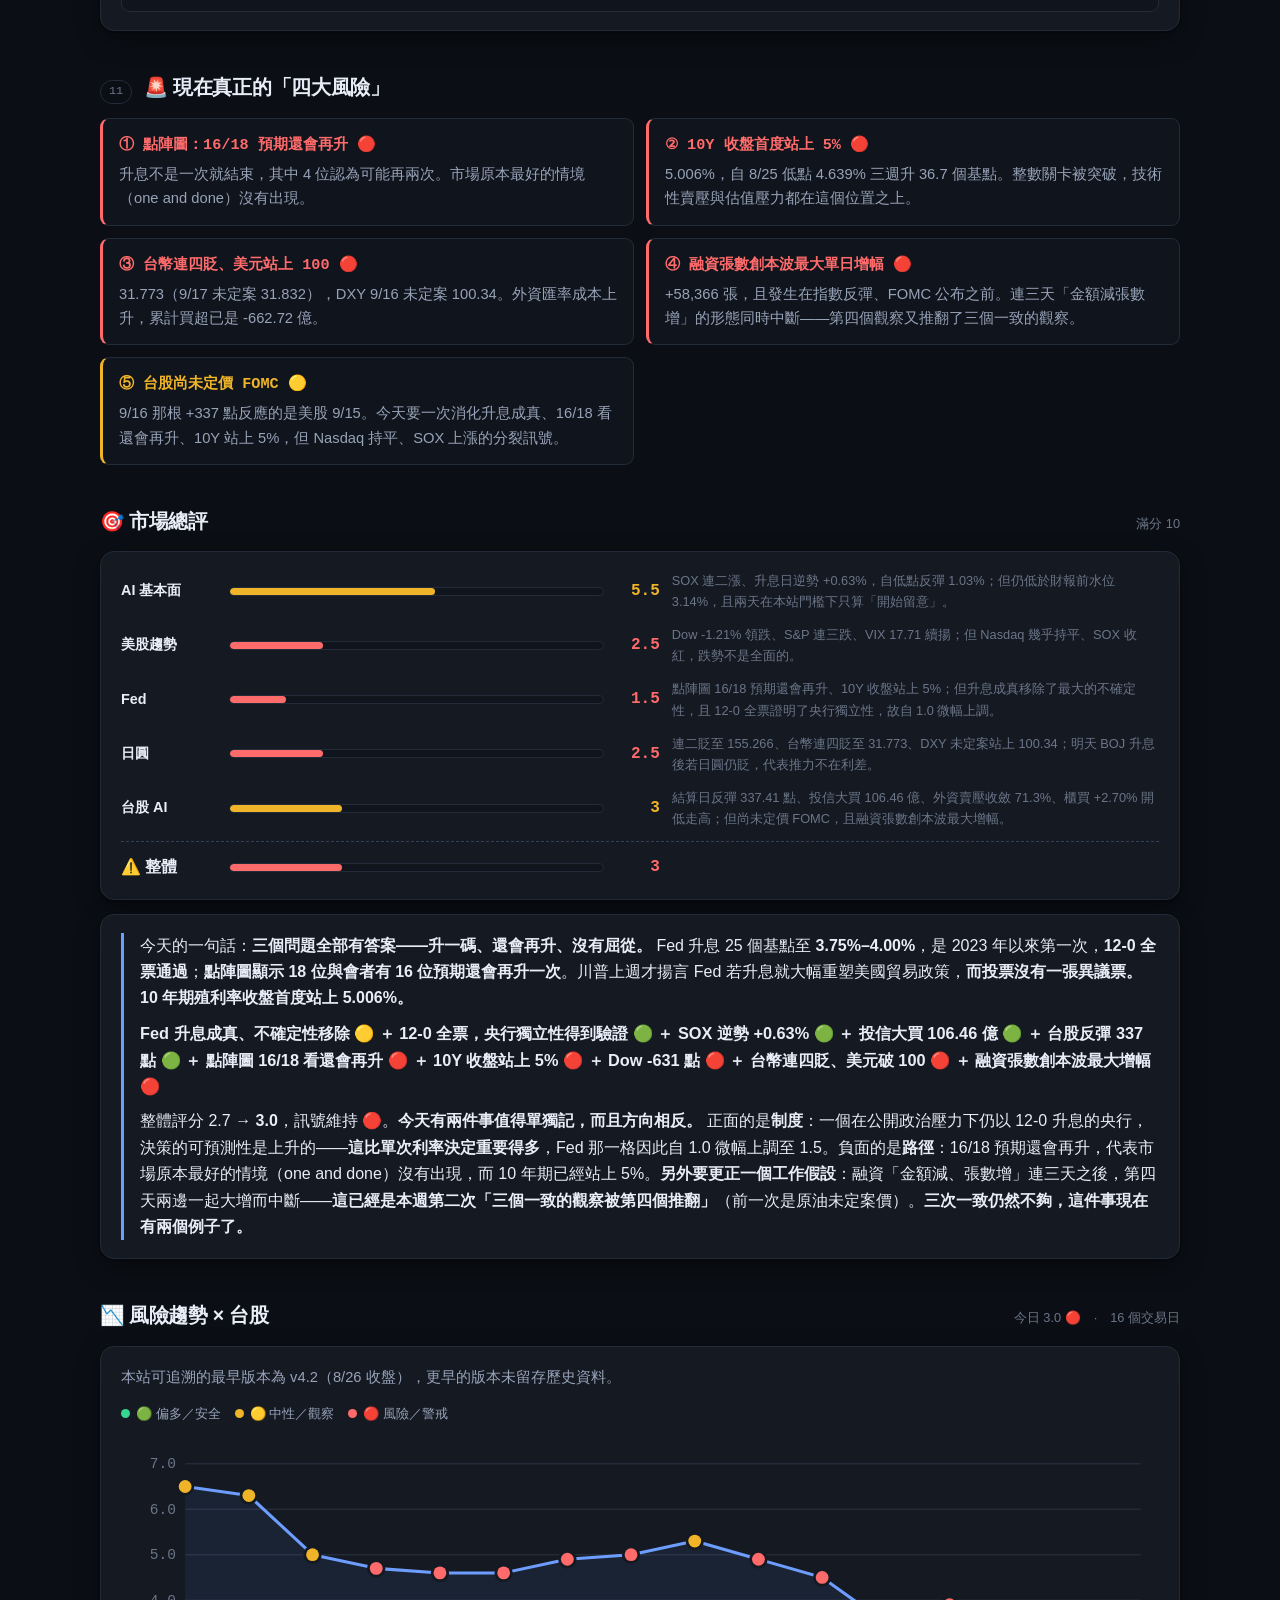
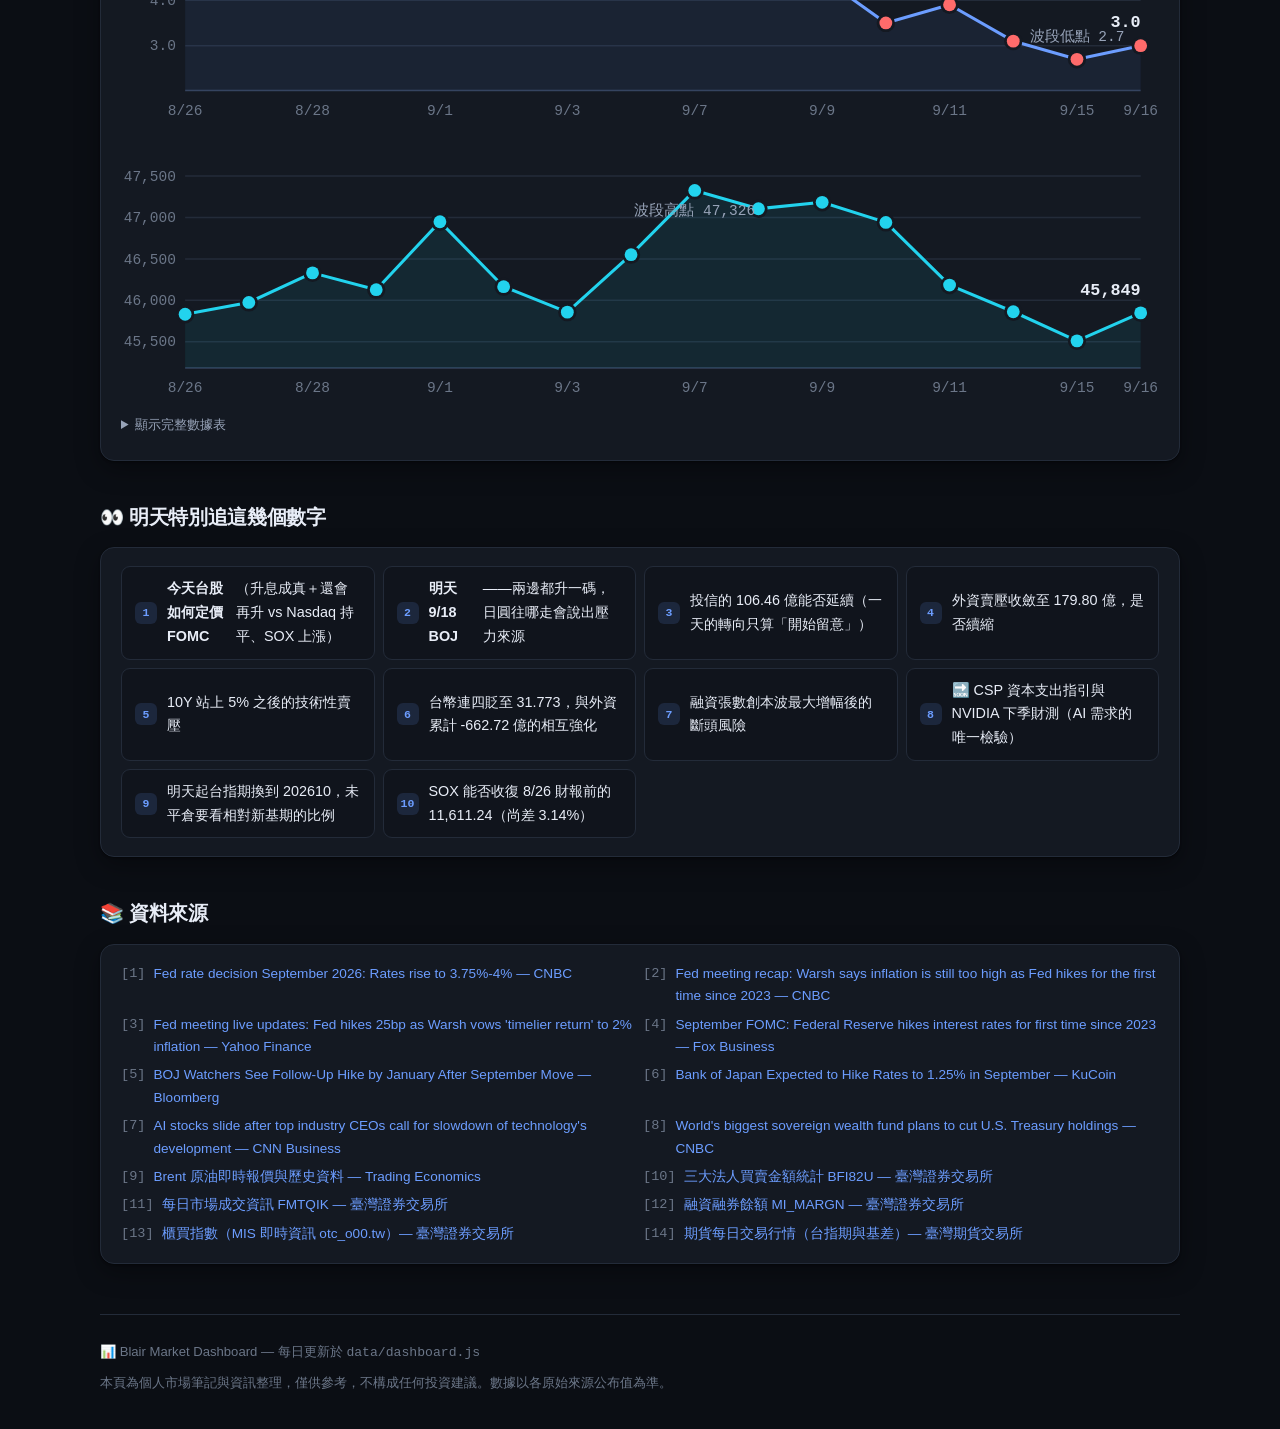
==== commit 3ecbfe04: "feat(trend): 首頁新增「風險趨勢 × 台股」對照圖（v4.2–v5.9，16 個交易日） - 新增 data/risk-history.js：整體風險評分／TAIEX 收盤歷史序列，   " ====
--- a/index.html
+++ b/index.html
@@ -42,6 +42,7 @@
     <li><a href="#calendar">⑩ 重要事件</a></li>
     <li><a href="#risks">⑪ 四大風險</a></li>
     <li><a href="#scores">🎯 總評</a></li>
+    <li><a href="#trend">📉 風險趨勢</a></li>
     <li><a href="#watchlist">👀 追蹤清單</a></li>
   </ul>
 </nav>
@@ -223,6 +224,32 @@
     </div>
   </section>
 
+  <section class="block" id="trend">
+    <div class="block-head"><h2>📉 風險趨勢 × 台股</h2><span class="hint" id="trend-hint"></span></div>
+    <div class="card">
+      <p class="note" id="trend-note" style="margin-bottom:14px"></p>
+      <div class="trend-legend">
+        <span class="key"><span class="sw" style="background:var(--green)"></span>🟢 偏多／安全</span>
+        <span class="key"><span class="sw" style="background:var(--yellow)"></span>🟡 中性／觀察</span>
+        <span class="key"><span class="sw" style="background:var(--red)"></span>🔴 風險／警戒</span>
+      </div>
+      <div class="trend-chart-wrap" id="trend-wrap">
+        <div id="trend-tooltip" class="trend-tooltip"></div>
+        <svg class="trend-chart" id="trend-svg-score" viewBox="0 0 680 190"></svg>
+        <svg class="trend-chart" id="trend-svg-taiex" viewBox="0 0 680 170"></svg>
+      </div>
+      <details class="trend-table">
+        <summary>顯示完整數據表</summary>
+        <div class="table-scroll">
+          <table>
+            <thead><tr><th>交易日</th><th>版本</th><th class="num">評分</th><th class="sig">訊號</th><th class="num">TAIEX 收盤</th><th class="num">單日漲跌</th></tr></thead>
+            <tbody id="trend-table-body"></tbody>
+          </table>
+        </div>
+      </details>
+    </div>
+  </section>
+
   <section class="block" id="watchlist">
     <div class="block-head"><h2>👀 明天特別追這幾個數字</h2></div>
     <div class="card">
@@ -245,6 +272,7 @@
 </main>
 
 <script src="data/dashboard.js"></script>
+<script src="data/risk-history.js"></script>
 <script src="assets/app.js"></script>
 </body>
 </html>
--- a/assets/style.css
+++ b/assets/style.css
@@ -22,6 +22,7 @@
   --yellow-soft:   rgba(180, 117, 0, 0.13);
   --red:           #d13438;
   --red-soft:      rgba(209, 52, 56, 0.11);
+  --accent-2:      #0e7490; /* 風險趨勢圖：TAIEX 線，與 accent 藍區隔的第二色（青） */
 
   --shadow:        0 1px 2px rgba(16, 21, 31, .05), 0 8px 24px rgba(16, 21, 31, .06);
   --radius:        14px;
@@ -53,6 +54,7 @@
     --yellow-soft:   rgba(240, 180, 41, 0.15);
     --red:           #ff6b6b;
     --red-soft:      rgba(255, 107, 107, 0.15);
+    --accent-2:      #22d3ee;
 
     --shadow: 0 1px 2px rgba(0, 0, 0, .4), 0 8px 24px rgba(0, 0, 0, .35);
   }
@@ -78,6 +80,7 @@
   --yellow-soft:   rgba(240, 180, 41, 0.15);
   --red:           #ff6b6b;
   --red-soft:      rgba(255, 107, 107, 0.15);
+  --accent-2:      #22d3ee;
 
   --shadow: 0 1px 2px rgba(0, 0, 0, .4), 0 8px 24px rgba(0, 0, 0, .35);
 }
@@ -540,3 +543,51 @@
   border-radius: 6px; padding: 6px 9px;
 }
 .branch .trigger b { color: var(--sig, var(--text)); }
+
+/* ==========================================================================
+   風險趨勢圖（首頁 #trend）— 純新增，未覆寫任何既有規則
+   ========================================================================== */
+.trend-legend { display: flex; flex-wrap: wrap; gap: 14px; margin-bottom: 10px; font-size: .82rem; color: var(--text-muted); }
+.trend-legend .key { display: inline-flex; align-items: center; gap: 6px; }
+.trend-legend .key .sw { width: 9px; height: 9px; border-radius: 50%; display: inline-block; }
+
+.trend-chart-wrap { position: relative; }
+.trend-chart { width: 100%; height: auto; display: block; overflow: visible; }
+.trend-chart + .trend-chart { margin-top: 18px; }
+
+.trend-grid { stroke: var(--border); stroke-width: 1; }
+.trend-baseline { stroke: var(--border-strong); stroke-width: 1; }
+.trend-axis-label { fill: var(--text-faint); font-family: var(--mono); font-size: 9.5px; }
+.trend-end-label { fill: var(--text); font-family: var(--mono); font-size: 11px; font-weight: 700; }
+.trend-extreme-label { fill: var(--text-muted); font-family: var(--mono); font-size: 9.5px; }
+
+.trend-line-score { fill: none; stroke: var(--accent); stroke-width: 2; stroke-linecap: round; stroke-linejoin: round; }
+.trend-line-taiex { fill: none; stroke: var(--accent-2); stroke-width: 2; stroke-linecap: round; stroke-linejoin: round; }
+.trend-area-score { fill: var(--accent); opacity: .08; }
+.trend-area-taiex { fill: var(--accent-2); opacity: .08; }
+
+.trend-dot-ring { fill: var(--bg-elev); }
+.trend-dot { fill: var(--sig, var(--accent)); }
+.trend-dot-taiex { fill: var(--accent-2); }
+
+.trend-crosshair { stroke: var(--text-faint); stroke-width: 1; stroke-dasharray: 3 3; opacity: 0; pointer-events: none; }
+.trend-hit { fill: transparent; cursor: crosshair; }
+
+.trend-tooltip {
+  position: absolute; pointer-events: none; z-index: 5;
+  background: var(--bg-elev); border: 1px solid var(--border);
+  border-radius: var(--radius-sm); box-shadow: var(--shadow);
+  padding: 8px 11px; font-size: .78rem; line-height: 1.6;
+  opacity: 0; transition: opacity .08s; white-space: nowrap;
+}
+.trend-tooltip .tt-date { font-weight: 700; margin-bottom: 3px; }
+.trend-tooltip .tt-row { display: flex; align-items: center; gap: 7px; color: var(--text-muted); }
+.trend-tooltip .tt-key { width: 10px; height: 2px; border-radius: 1px; flex: none; }
+.trend-tooltip .tt-val {
+  margin-left: auto; padding-left: 10px; font-weight: 700; color: var(--text);
+  font-family: var(--mono); font-variant-numeric: tabular-nums;
+}
+
+details.trend-table { margin-top: 6px; }
+details.trend-table summary { cursor: pointer; font-size: .84rem; color: var(--text-muted); padding: 6px 0; }
+details.trend-table table { margin-top: 6px; }
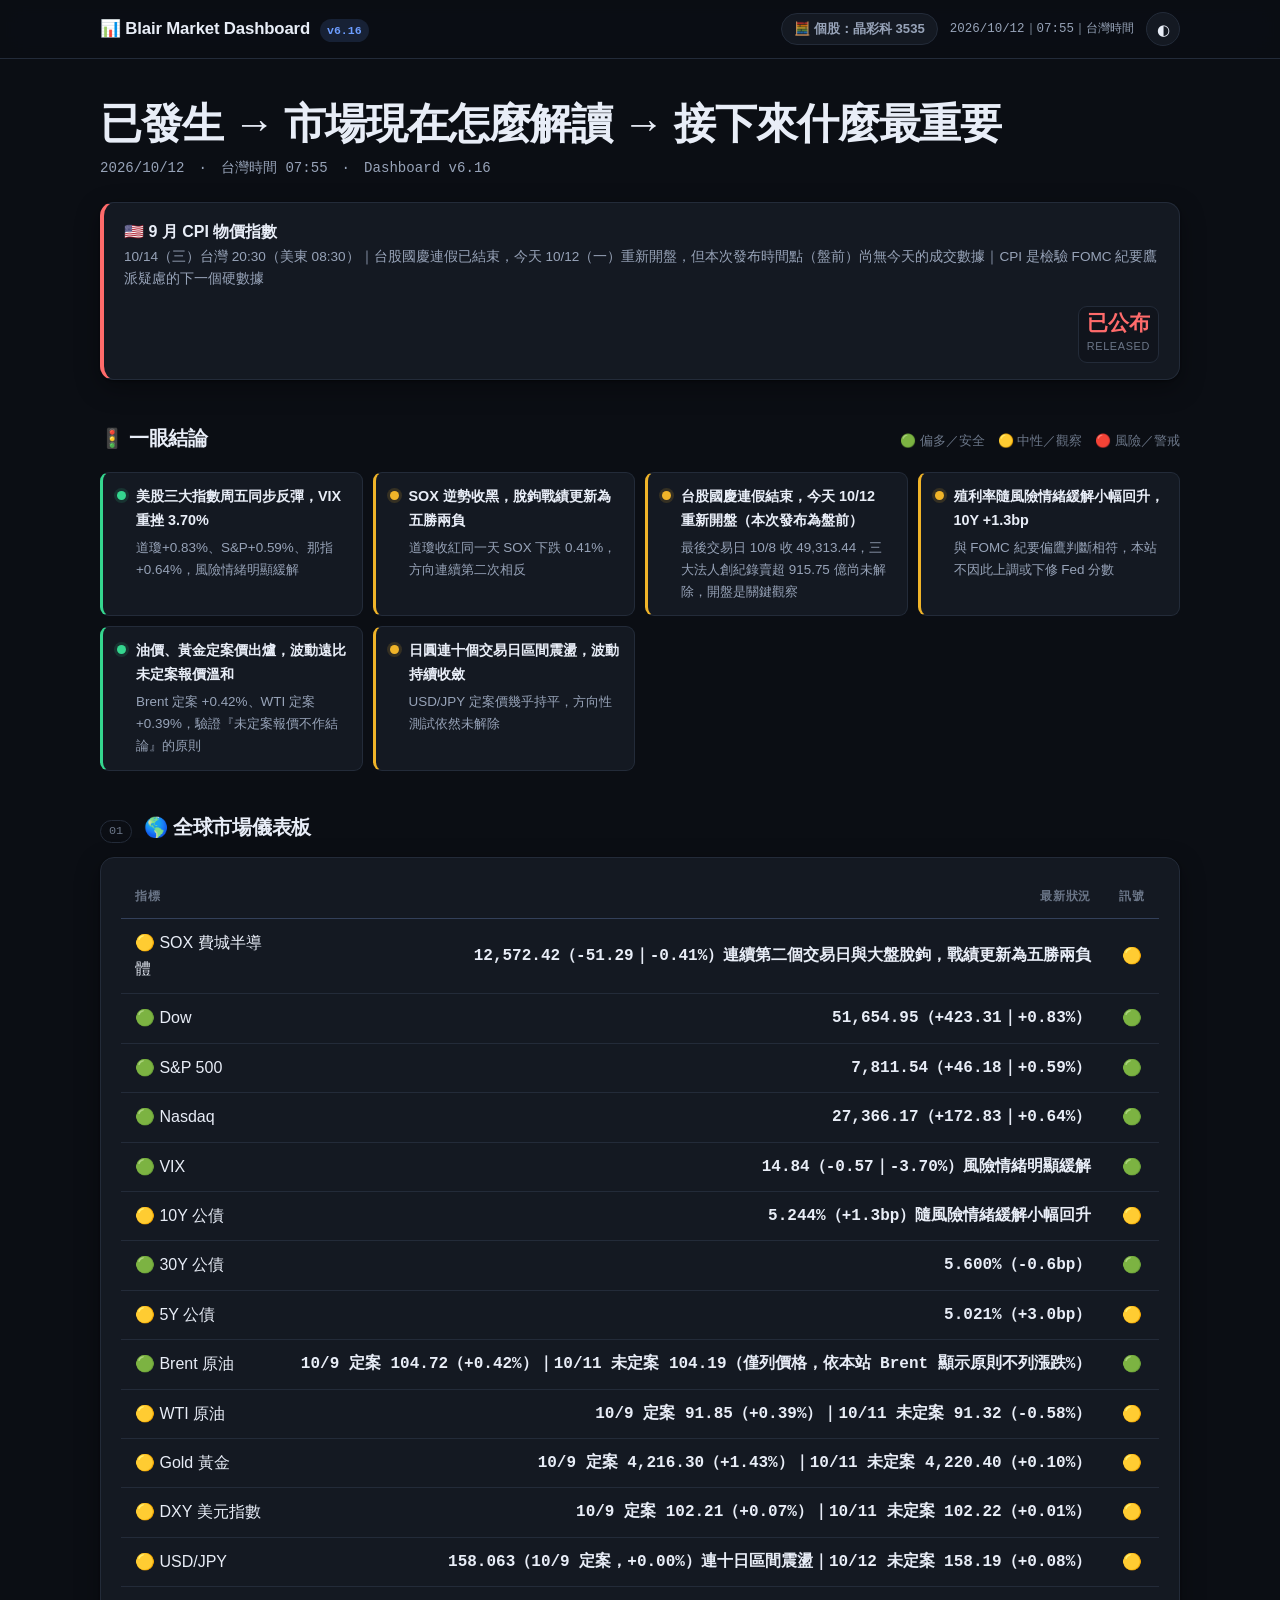
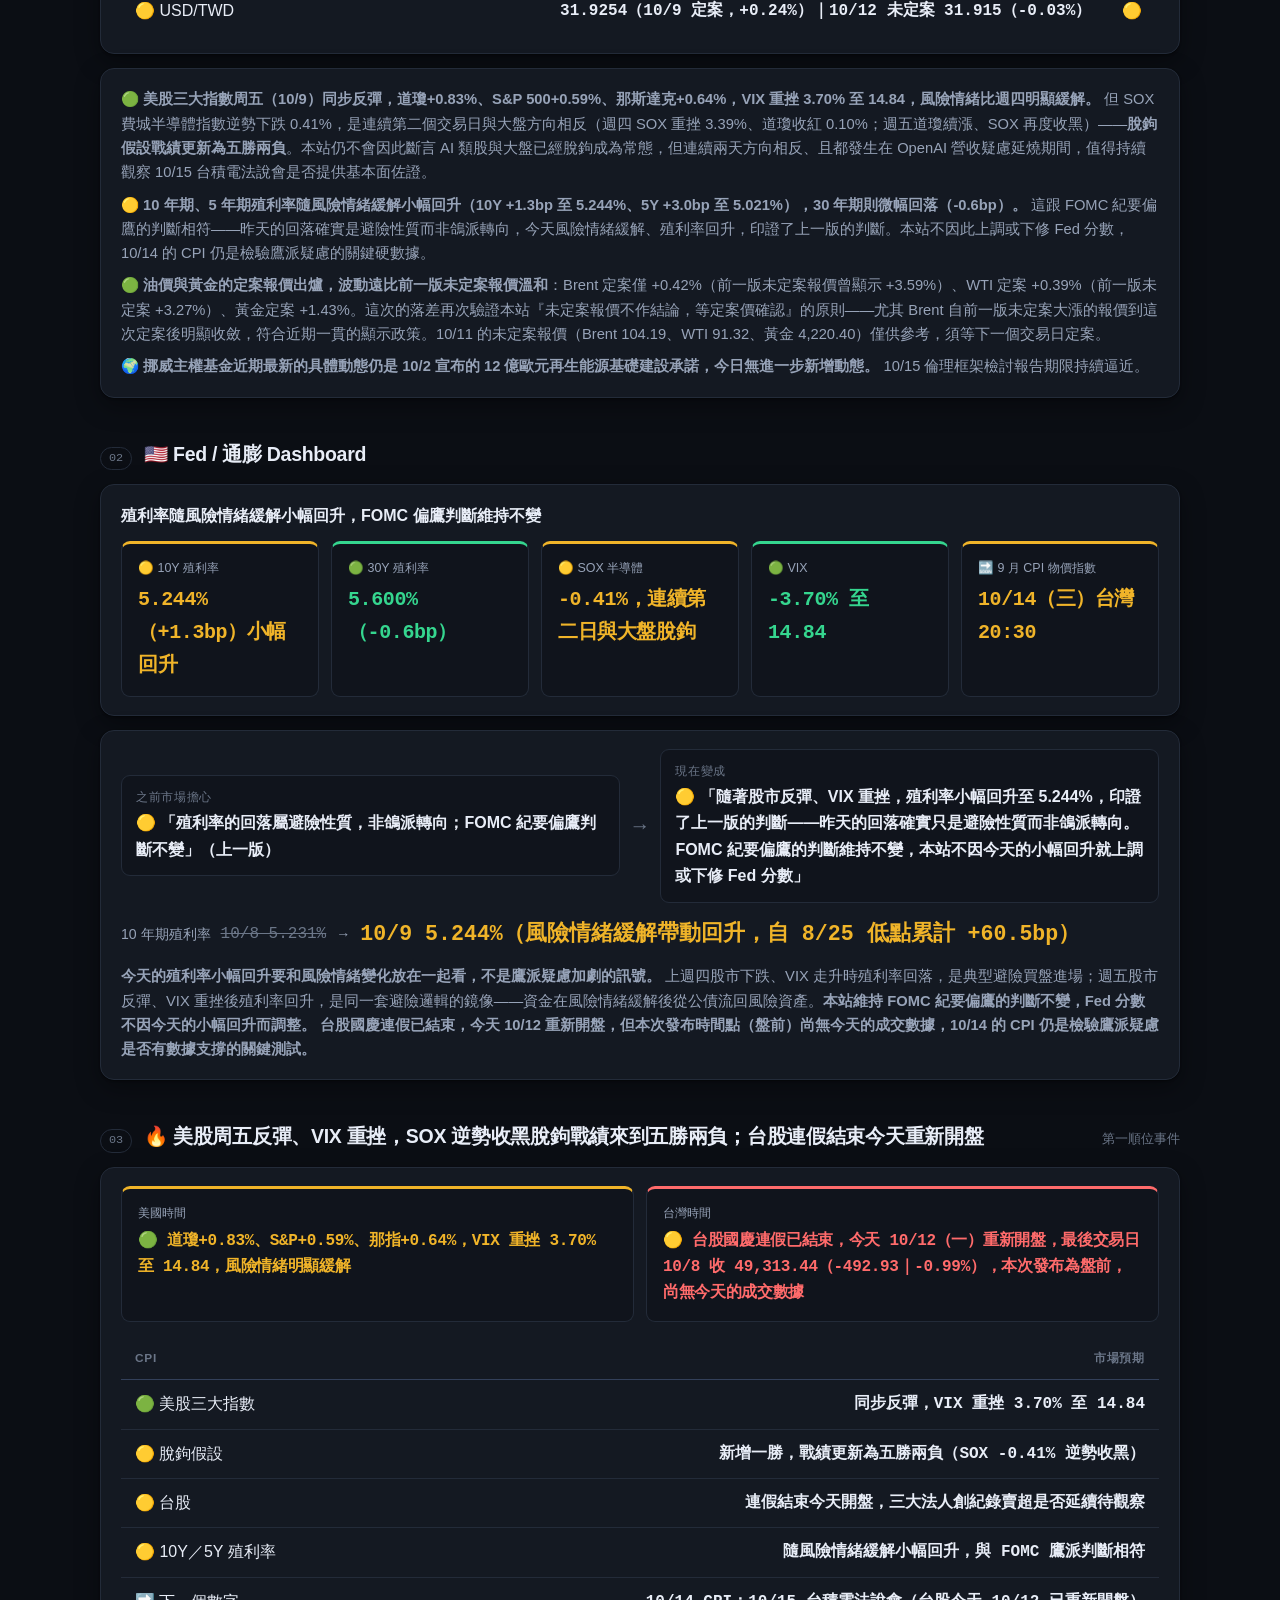
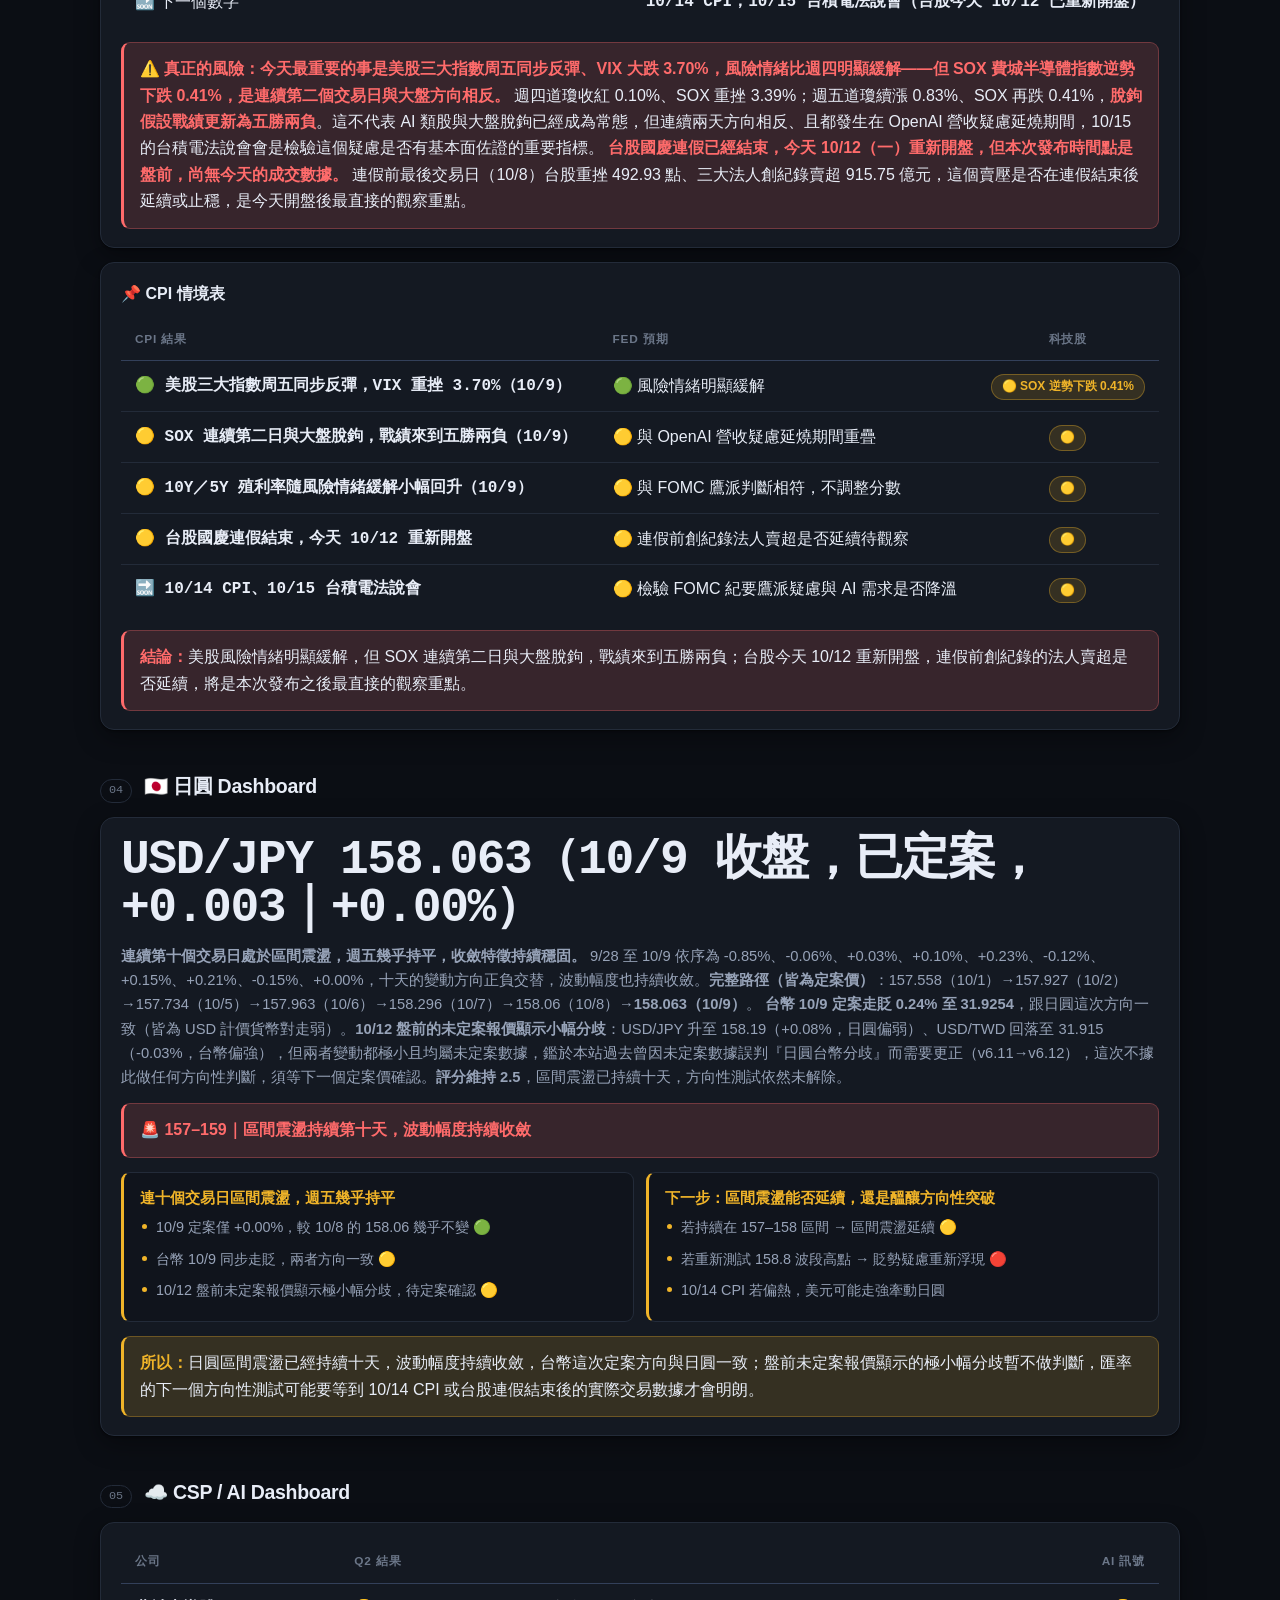
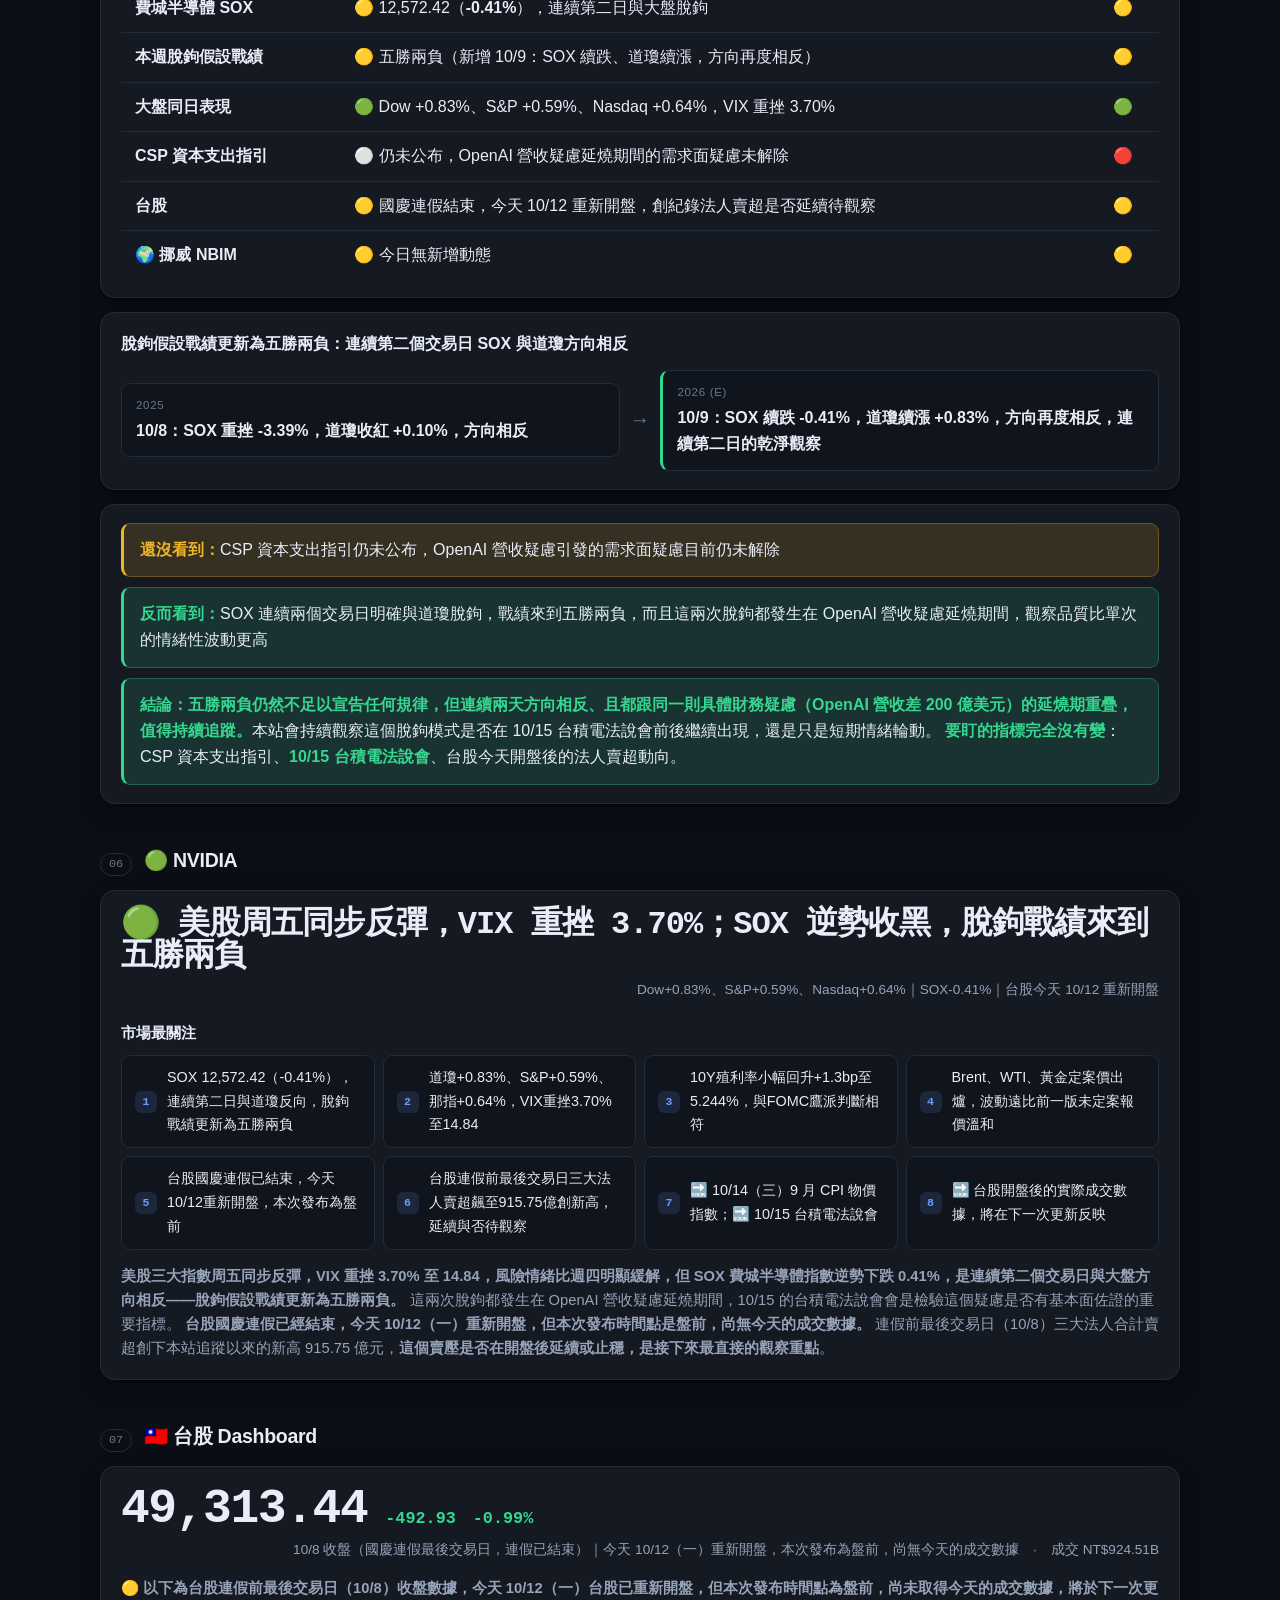
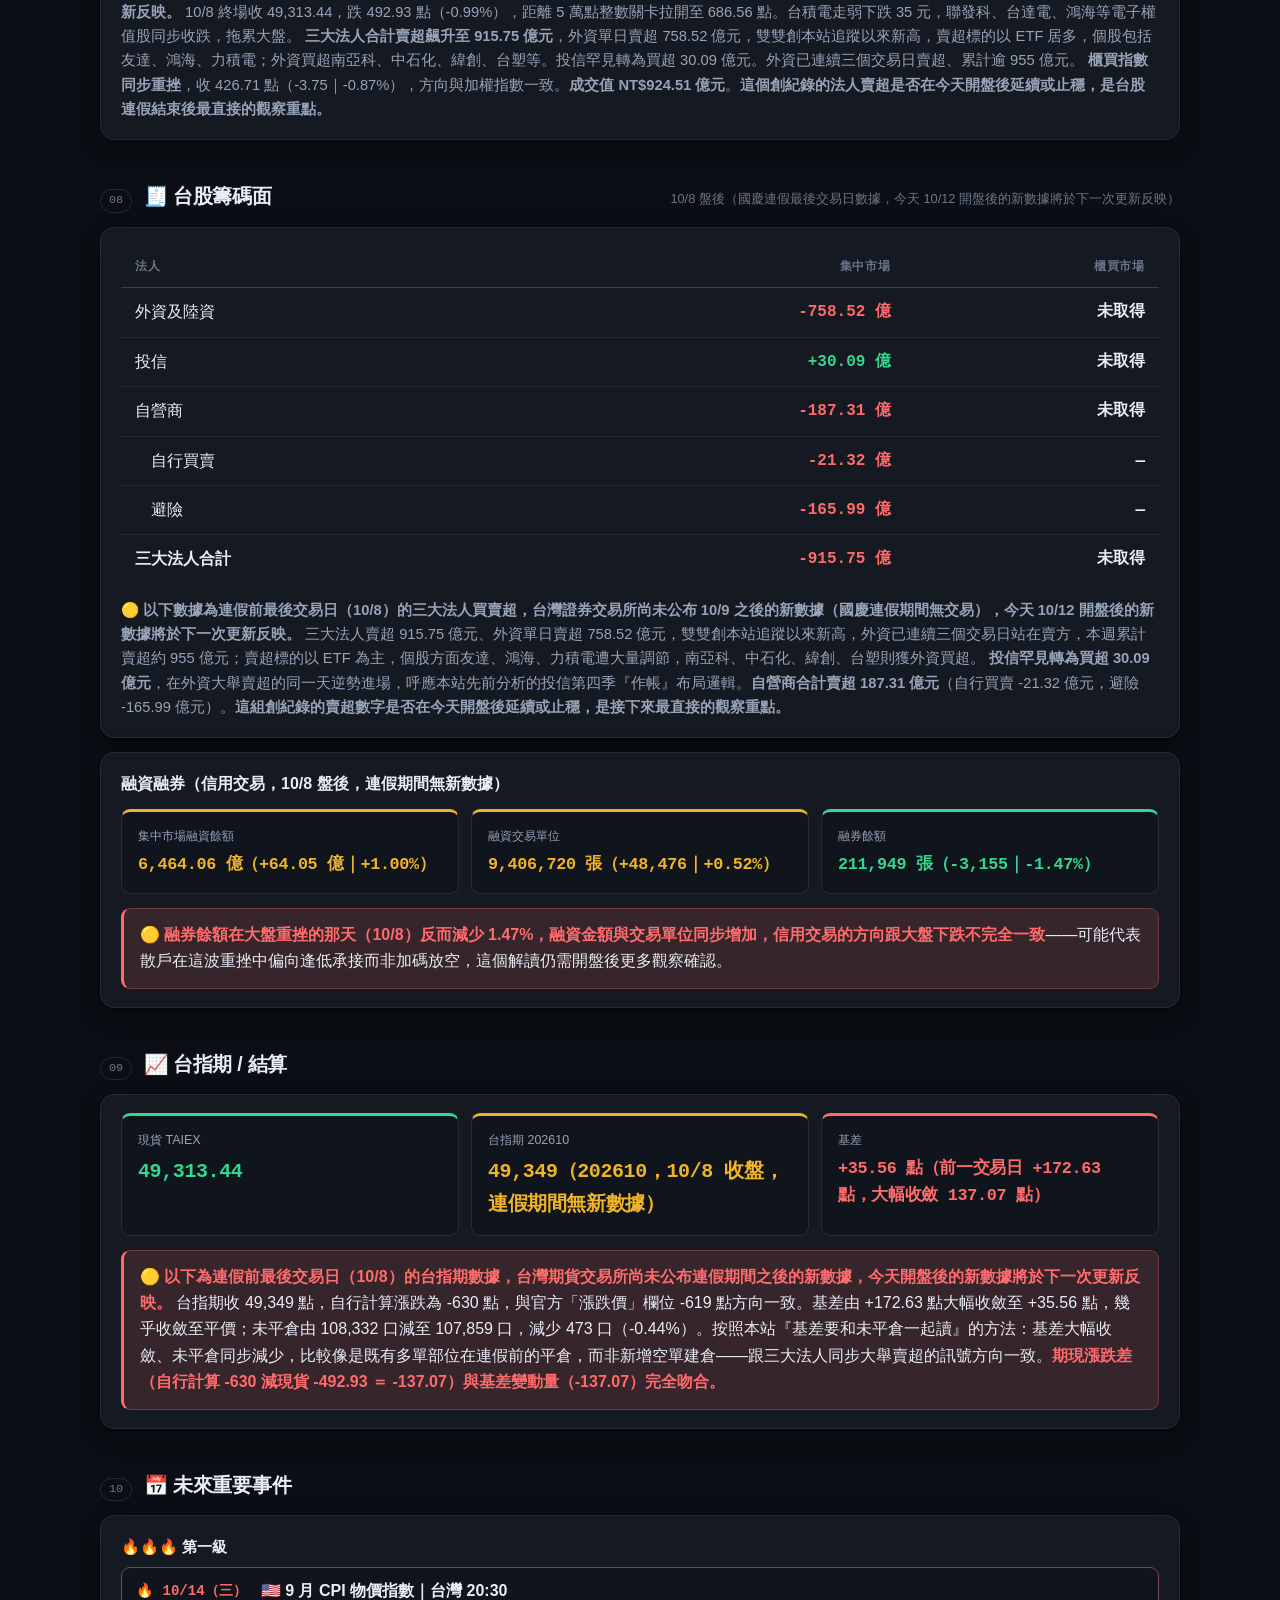
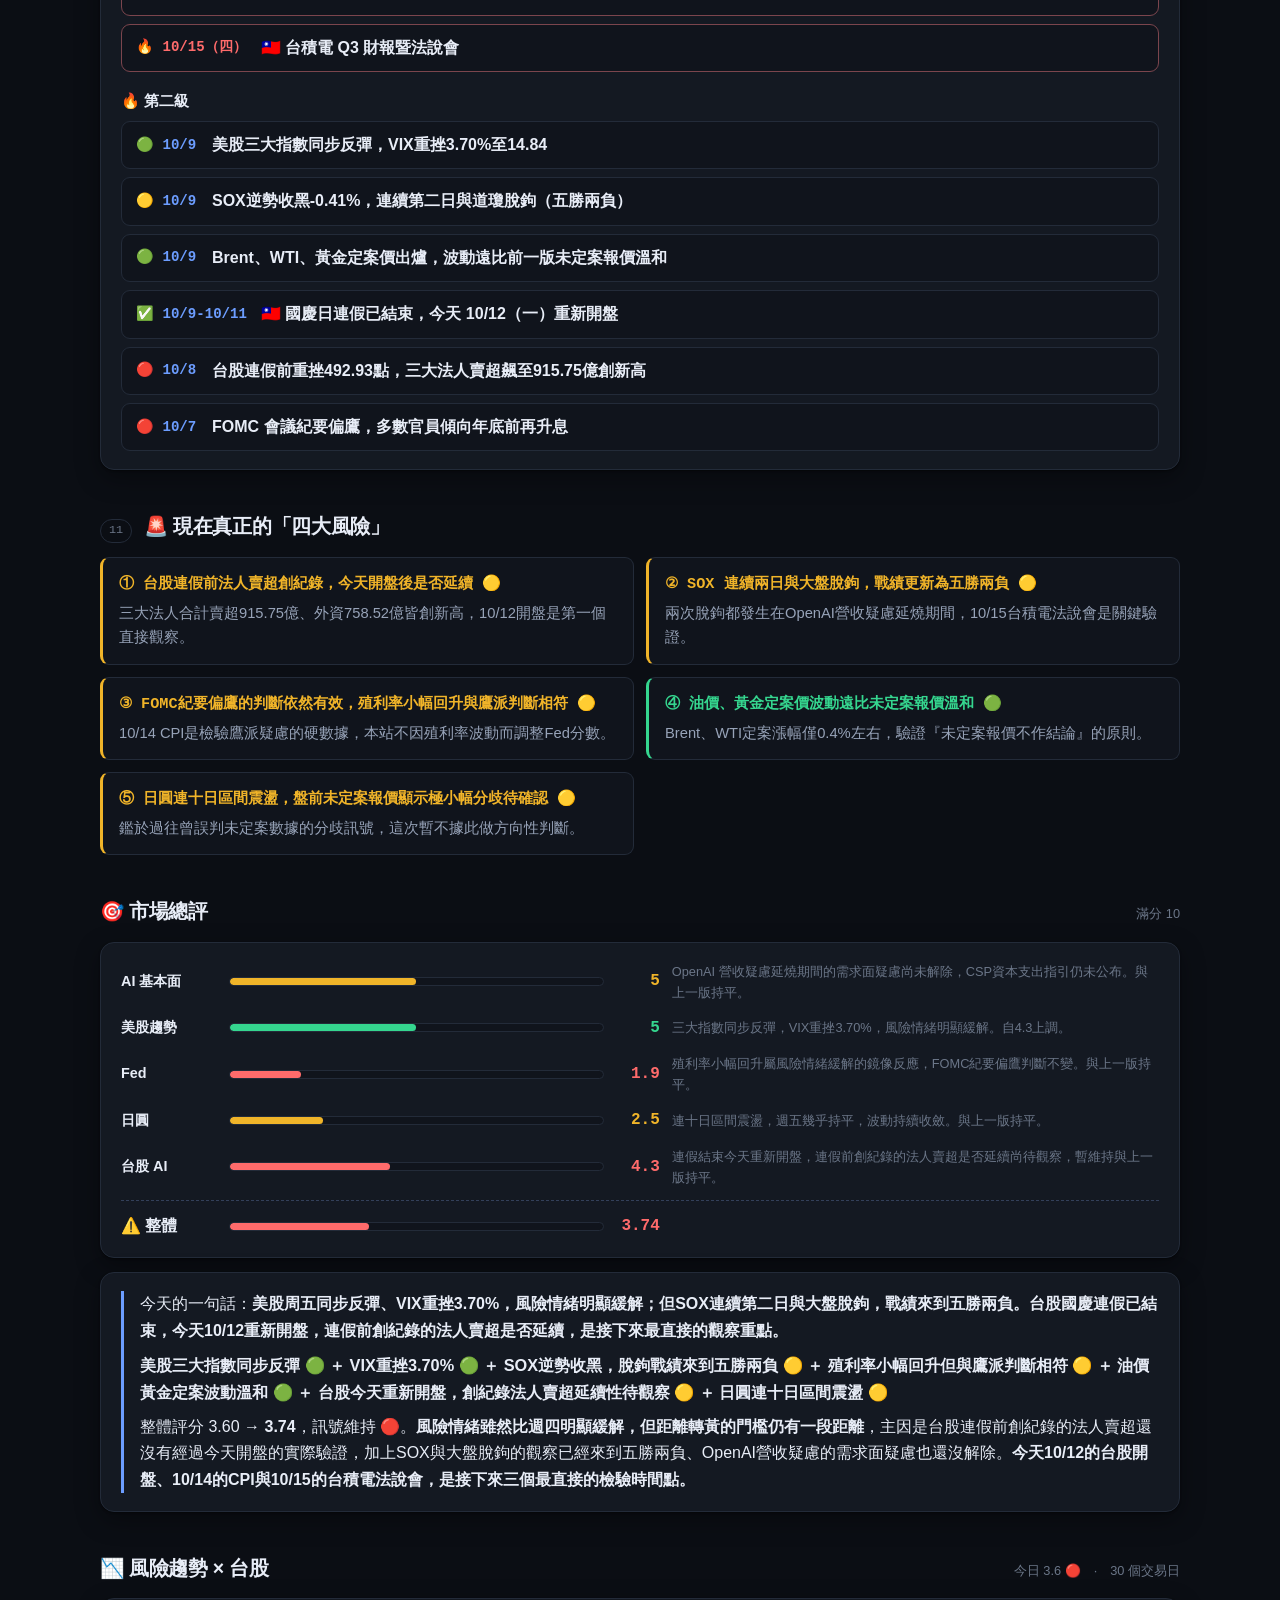
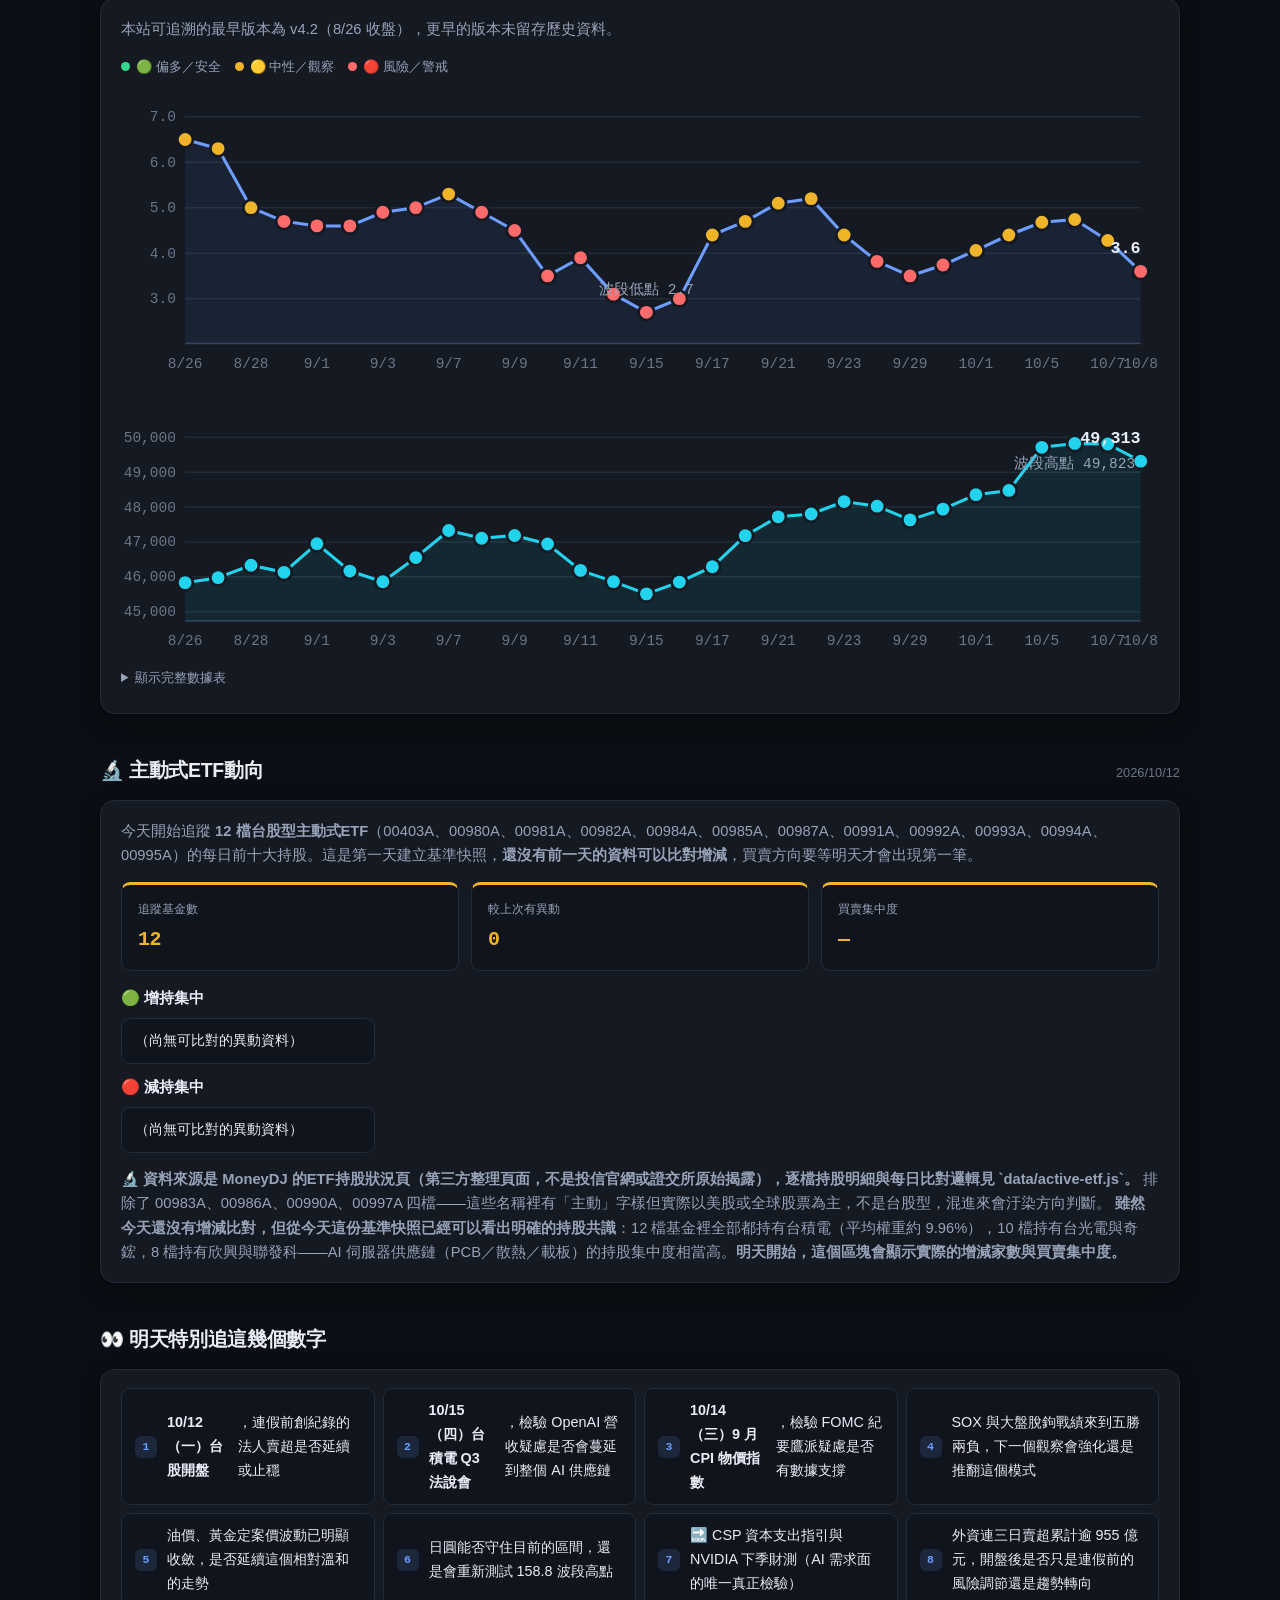
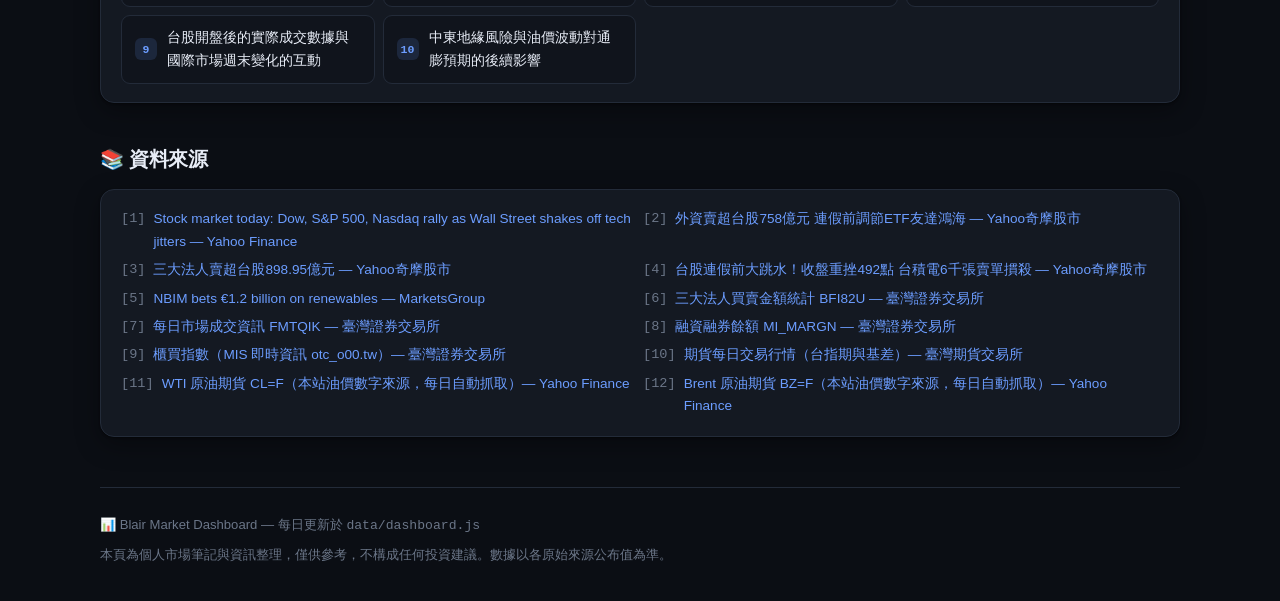
==== commit 7f9a6c9b: "feat(dashboard): 新增「主動式ETF動向」區塊，顯示持股方向與集中性 在首頁加入新的🔬主動式ETF動向區塊（index.html + app.js 的 render 邏輯），讀取 da" ====
--- a/index.html
+++ b/index.html
@@ -43,6 +43,7 @@
     <li><a href="#risks">⑪ 四大風險</a></li>
     <li><a href="#scores">🎯 總評</a></li>
     <li><a href="#trend">📉 風險趨勢</a></li>
+    <li><a href="#active-etf">🔬 主動式ETF</a></li>
     <li><a href="#watchlist">👀 追蹤清單</a></li>
   </ul>
 </nav>
@@ -250,6 +251,23 @@
     </div>
   </section>
 
+  <section class="block" id="active-etf">
+    <div class="block-head"><h2>🔬 主動式ETF動向</h2><span class="hint" id="etf-date"></span></div>
+    <div class="card">
+      <p class="note" id="etf-summary" style="margin-bottom:14px"></p>
+      <div class="stats" id="etf-stats"></div>
+      <div class="cal-tier" style="margin-top:14px">
+        <h3>🟢 增持集中</h3>
+        <ul class="checklist" id="etf-bought"></ul>
+      </div>
+      <div class="cal-tier" style="margin-top:10px">
+        <h3>🔴 減持集中</h3>
+        <ul class="checklist" id="etf-sold"></ul>
+      </div>
+      <p class="note" id="etf-note" style="margin-top:14px"></p>
+    </div>
+  </section>
+
   <section class="block" id="watchlist">
     <div class="block-head"><h2>👀 明天特別追這幾個數字</h2></div>
     <div class="card">
--- a/assets/style.css
+++ b/assets/style.css
@@ -188,18 +188,20 @@
   grid-template-columns: repeat(auto-fill, minmax(230px, 1fr));
 }
 .chip {
-  display: flex; align-items: center; gap: 10px;
+  display: flex; align-items: flex-start; gap: 10px;
   padding: 12px 14px; border-radius: var(--radius-sm);
   background: var(--bg-elev); border: 1px solid var(--border);
   border-left: 3px solid var(--sig, var(--border-strong));
 }
 .chip .dot {
   width: 9px; height: 9px; border-radius: 50%; flex: none;
+  margin-top: 6px;
   background: var(--sig, var(--text-faint));
   box-shadow: 0 0 0 3px var(--sig-soft, transparent);
 }
-.chip .chip-label { font-weight: 700; font-size: .9rem; white-space: nowrap; }
-.chip .chip-state { color: var(--text-muted); font-size: .84rem; margin-left: auto; text-align: right; }
+.chip .chip-text { display: flex; flex-direction: column; gap: 4px; min-width: 0; }
+.chip .chip-label { font-weight: 700; font-size: .9rem; }
+.chip .chip-state { color: var(--text-muted); font-size: .84rem; }
 
 /* Signal color helpers */
 .s-g { --sig: var(--green);  --sig-soft: var(--green-soft); }
@@ -210,7 +212,7 @@
    Sections & cards
    ========================================================================== */
 section.block { padding: 34px 0 6px; scroll-margin-top: 70px; }
-.block-head { display: flex; align-items: baseline; gap: 12px; margin-bottom: 14px; }
+.block-head { display: flex; align-items: baseline; gap: 8px 12px; margin-bottom: 14px; flex-wrap: wrap; }
 .block-head h2 {
   font-size: 1.22rem; font-weight: 760; letter-spacing: -0.015em;
 }
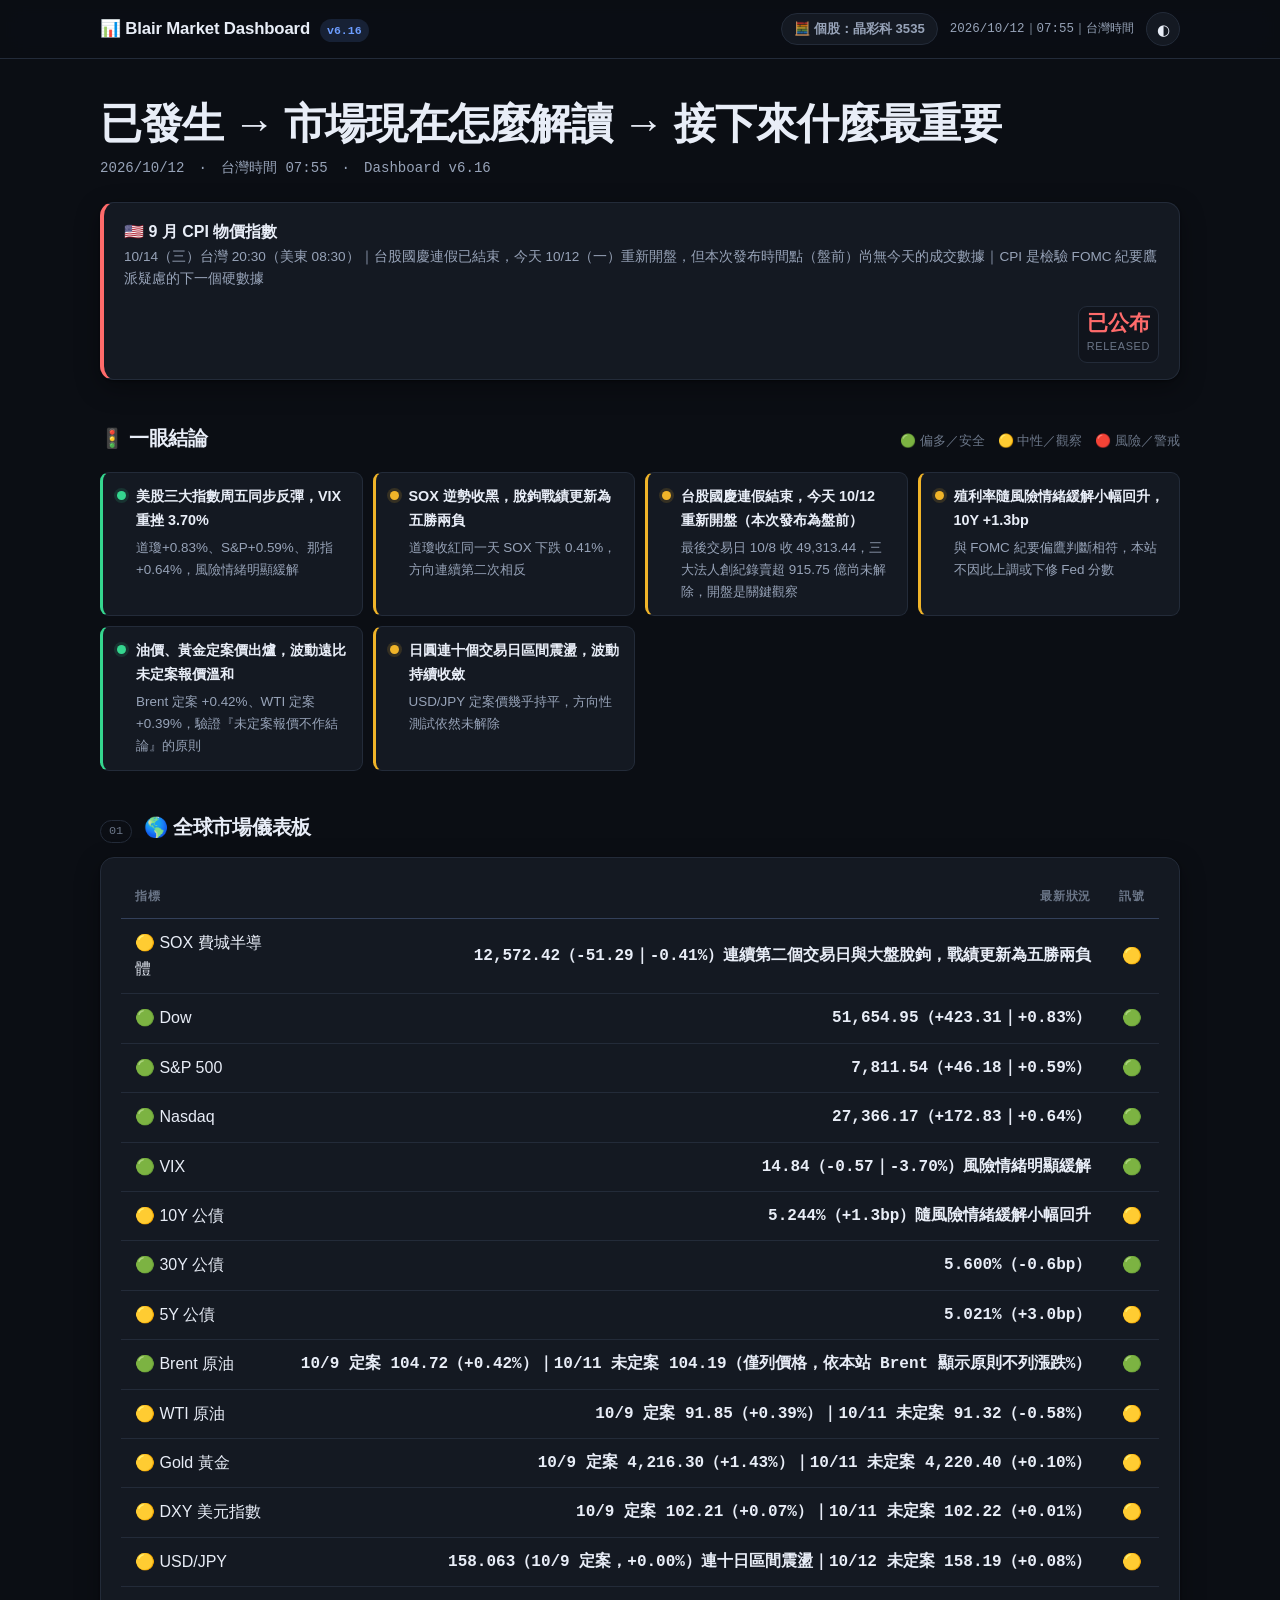
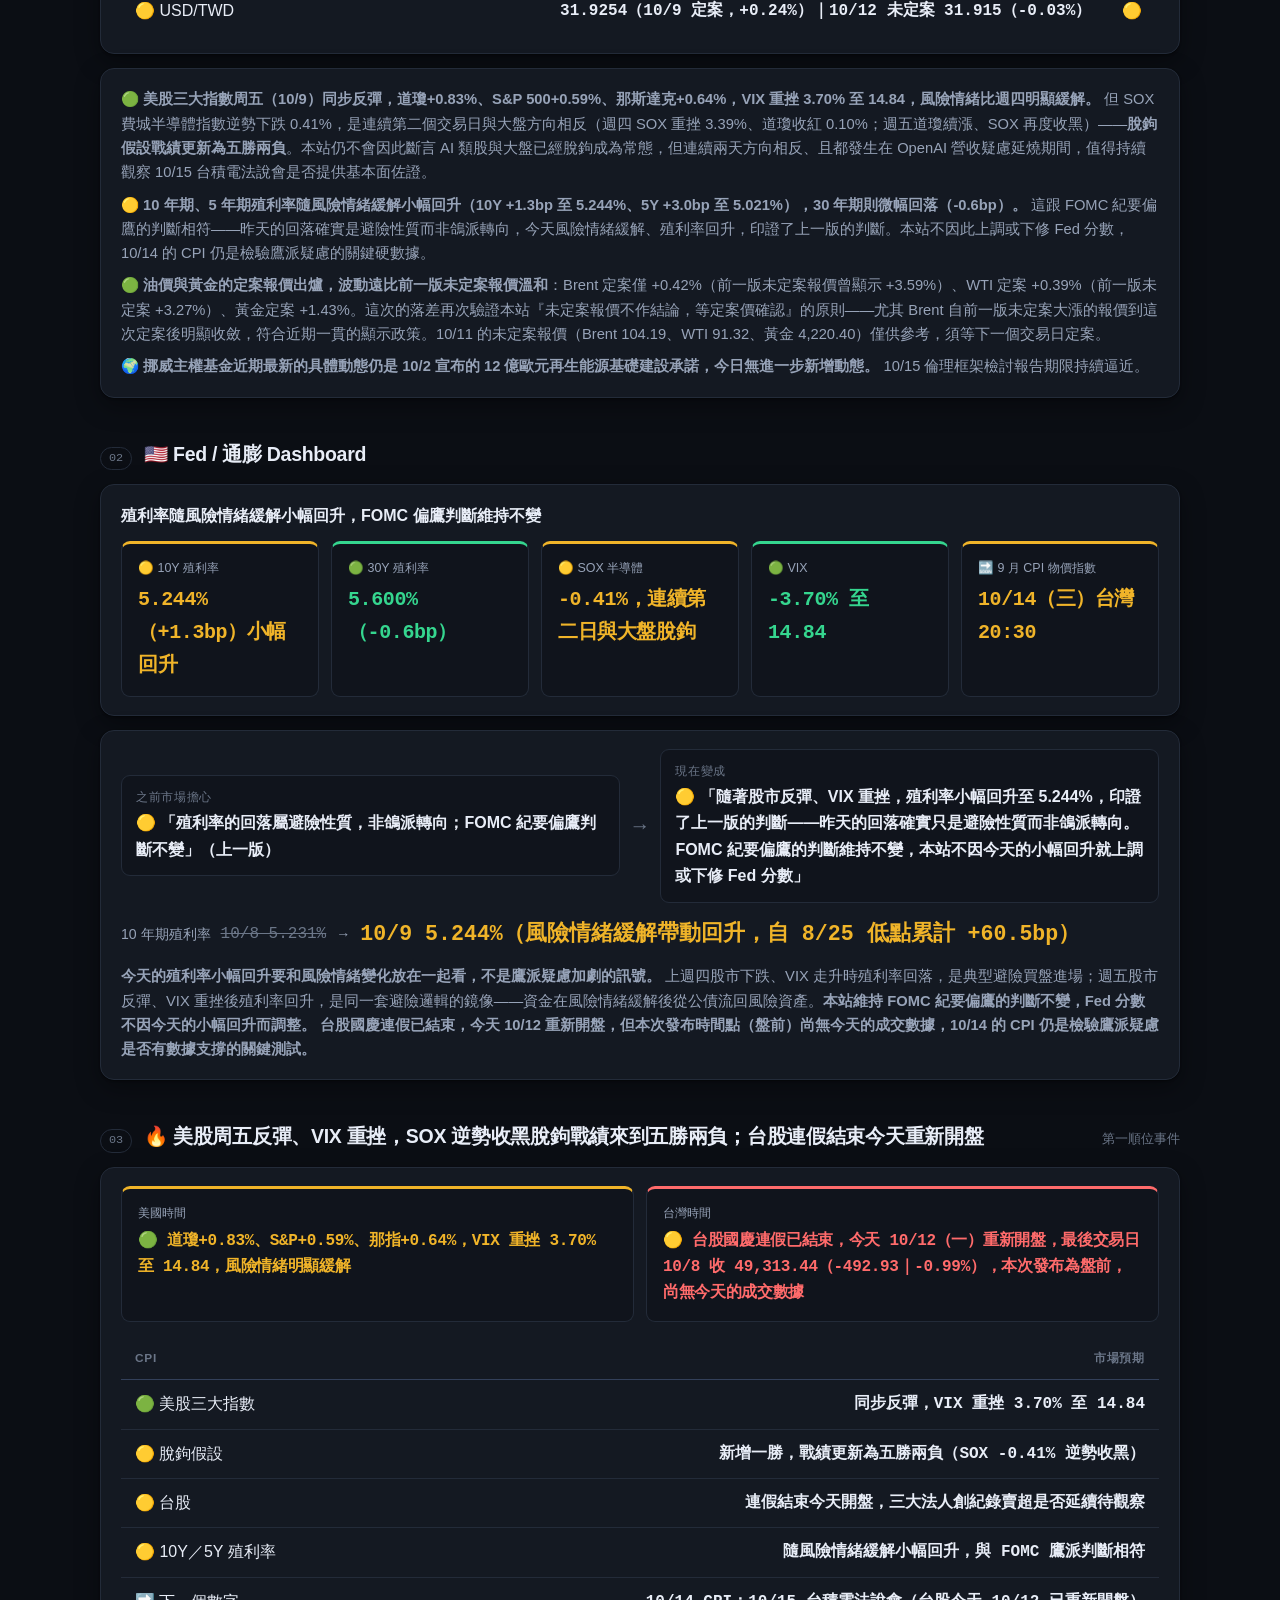
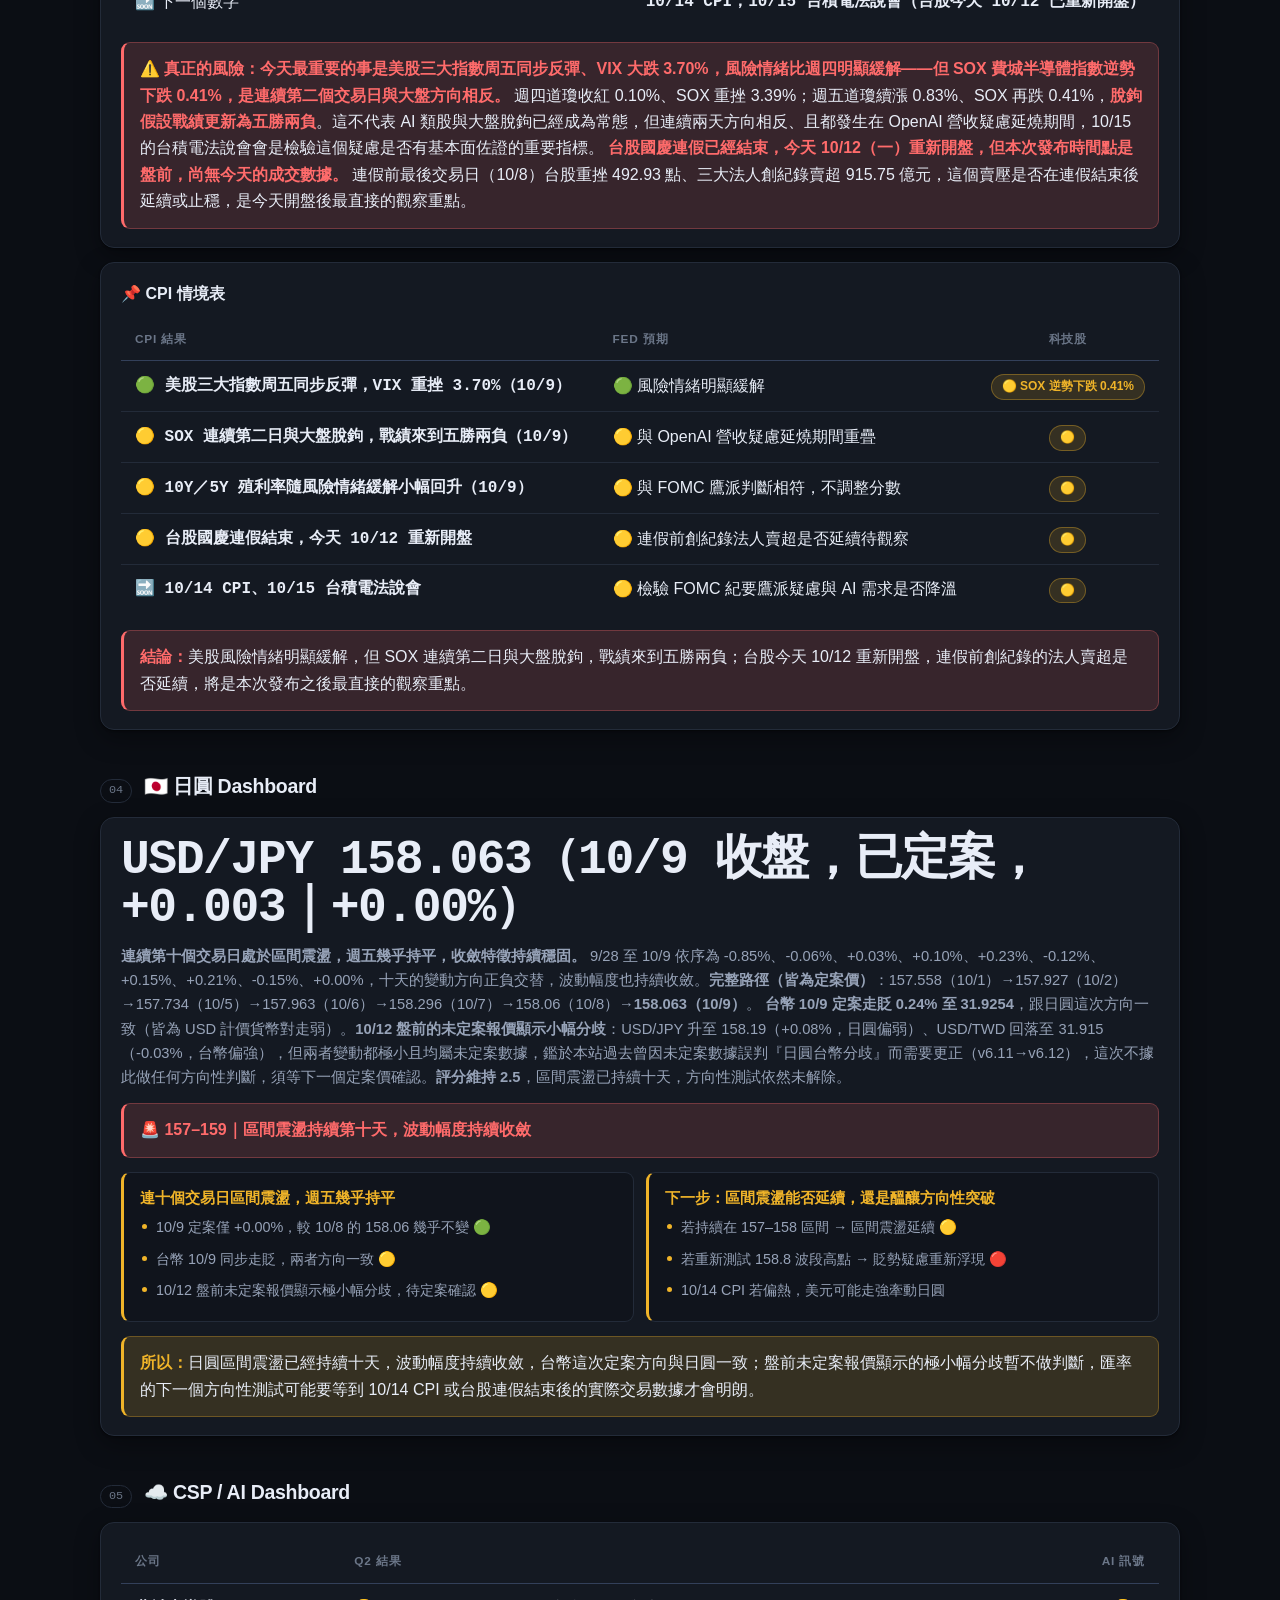
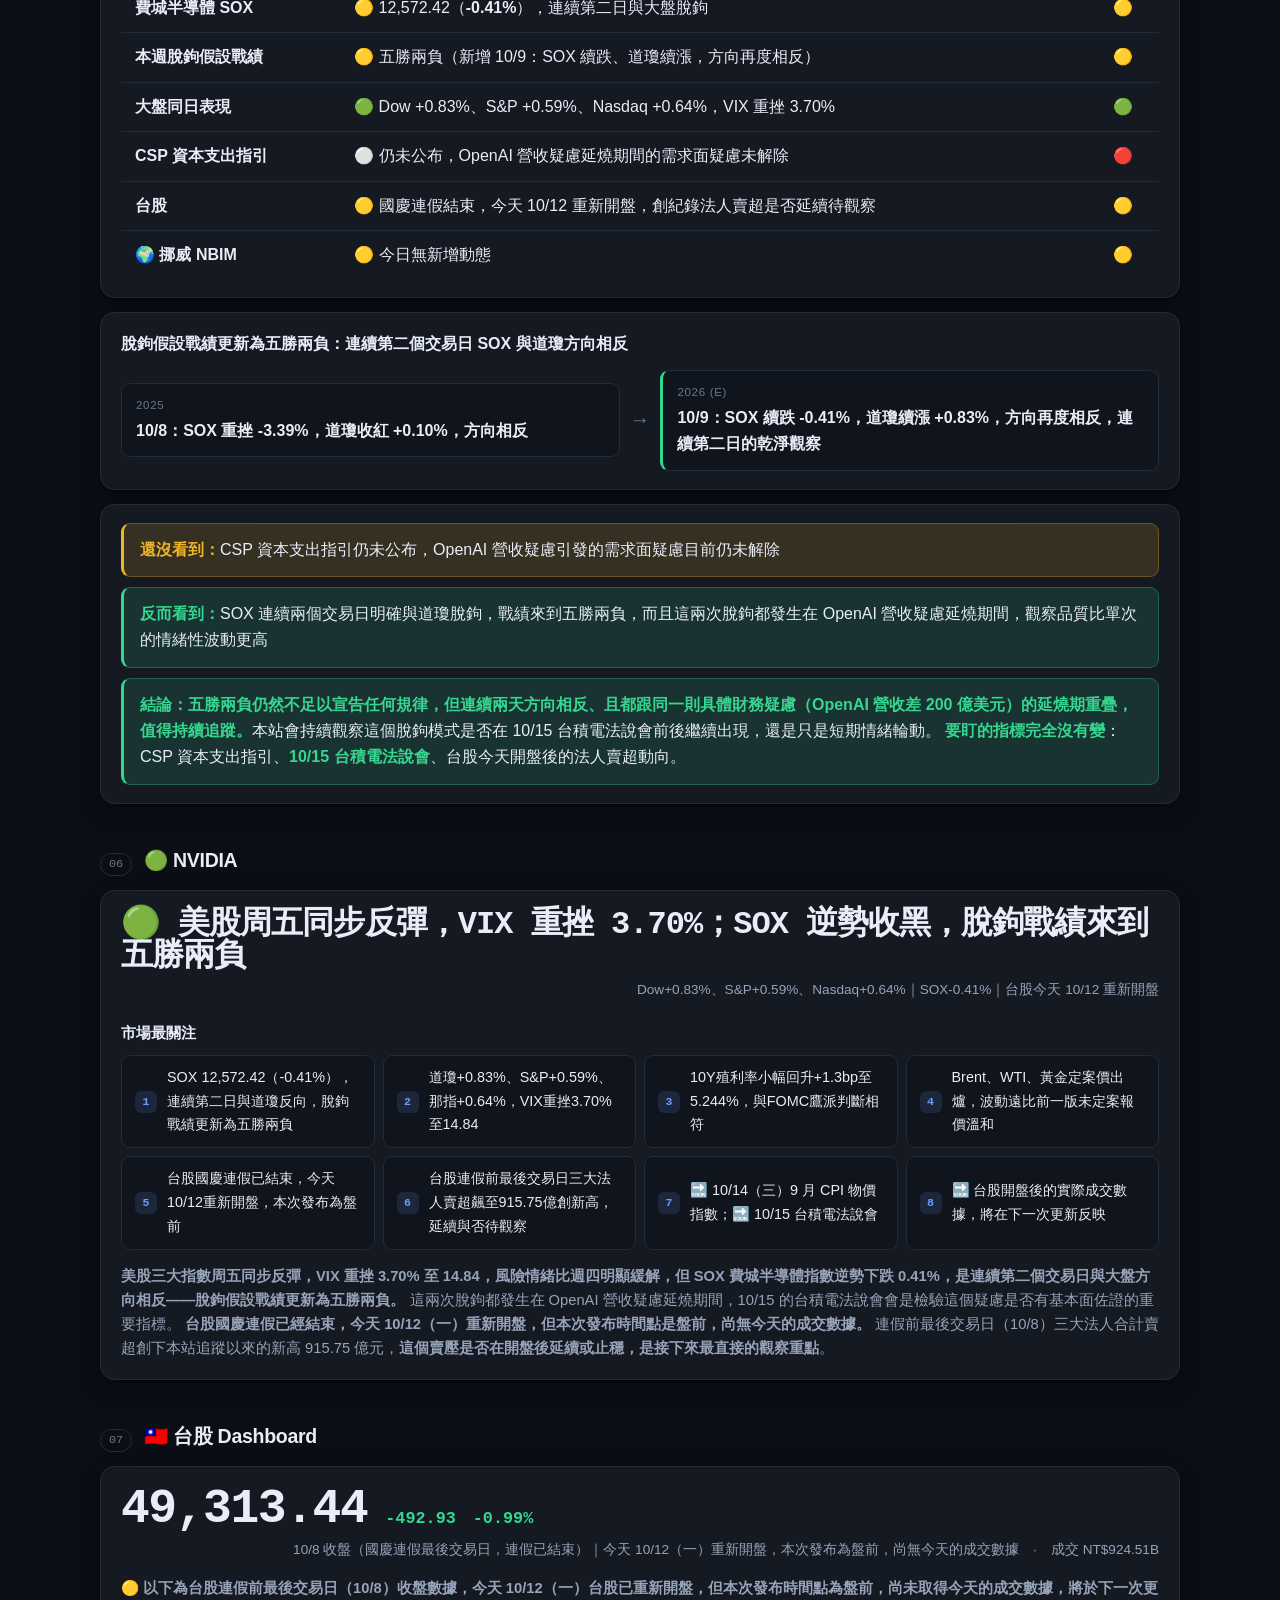
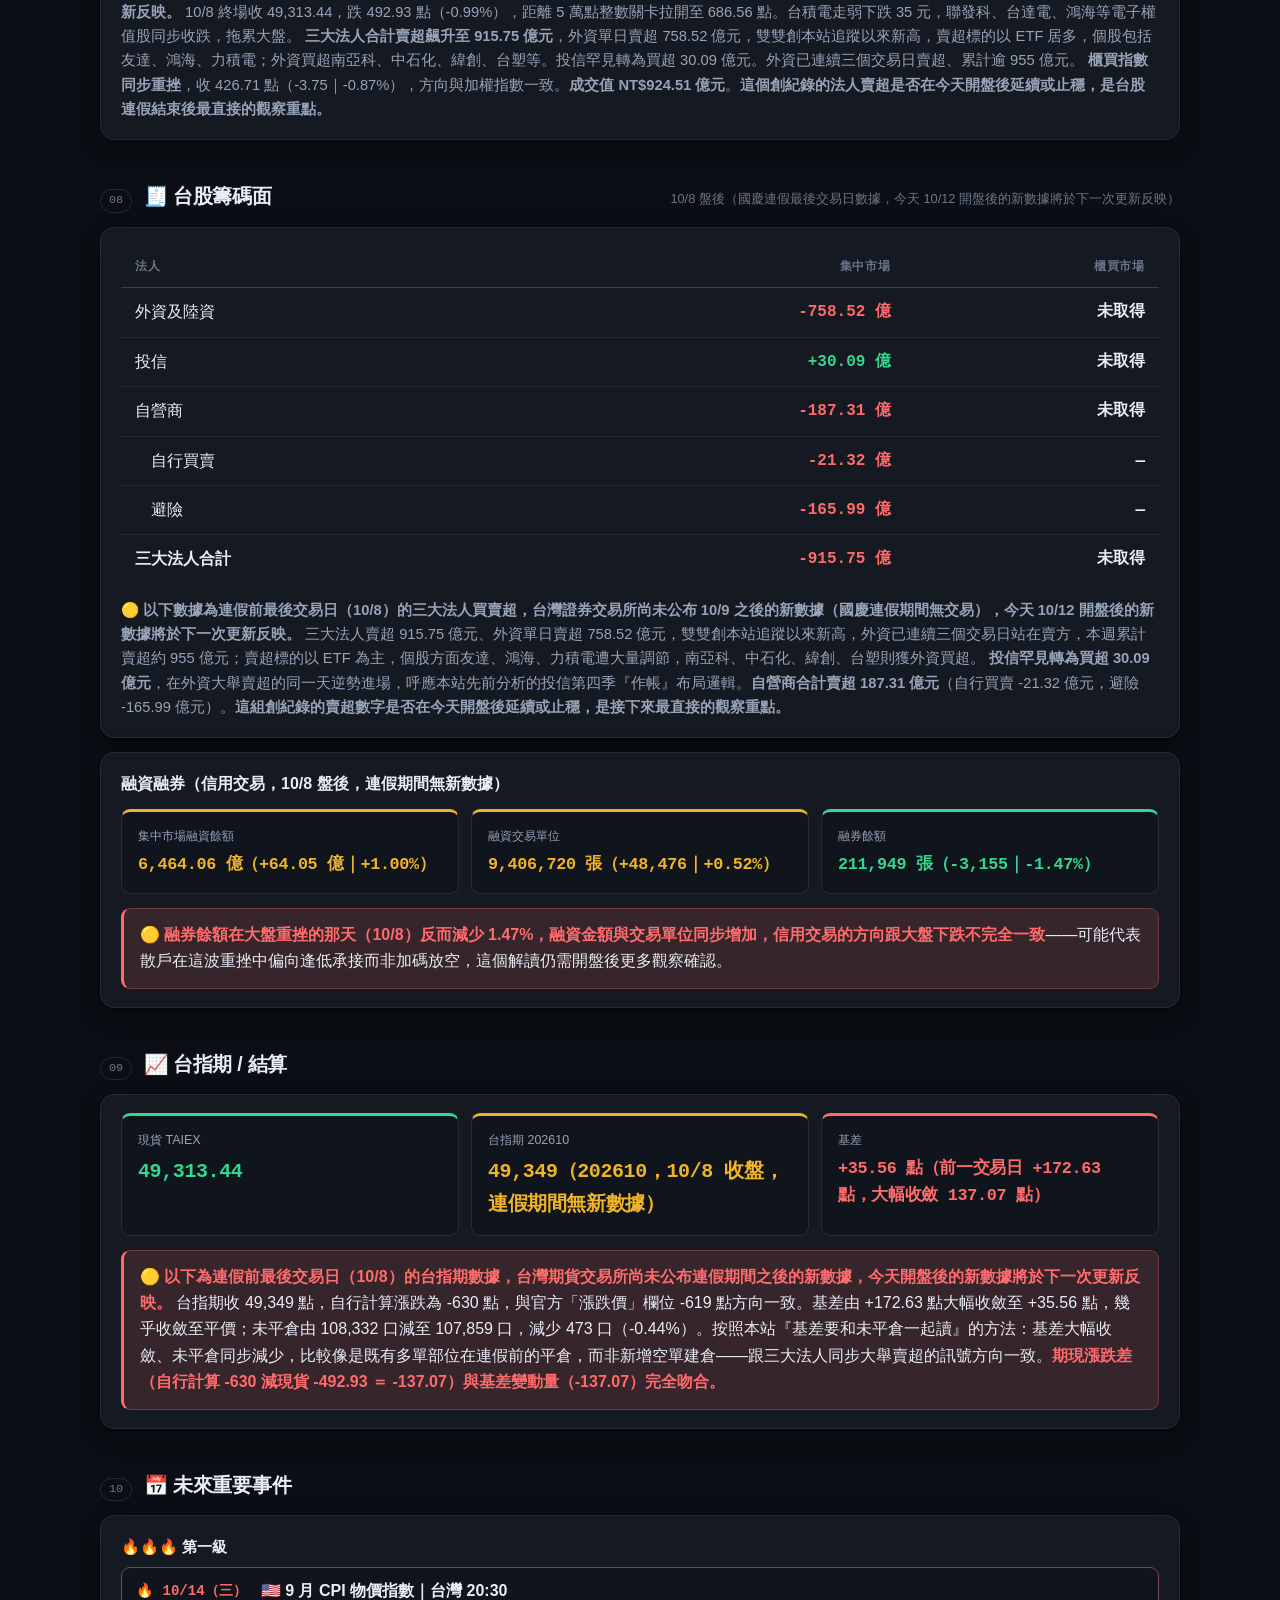
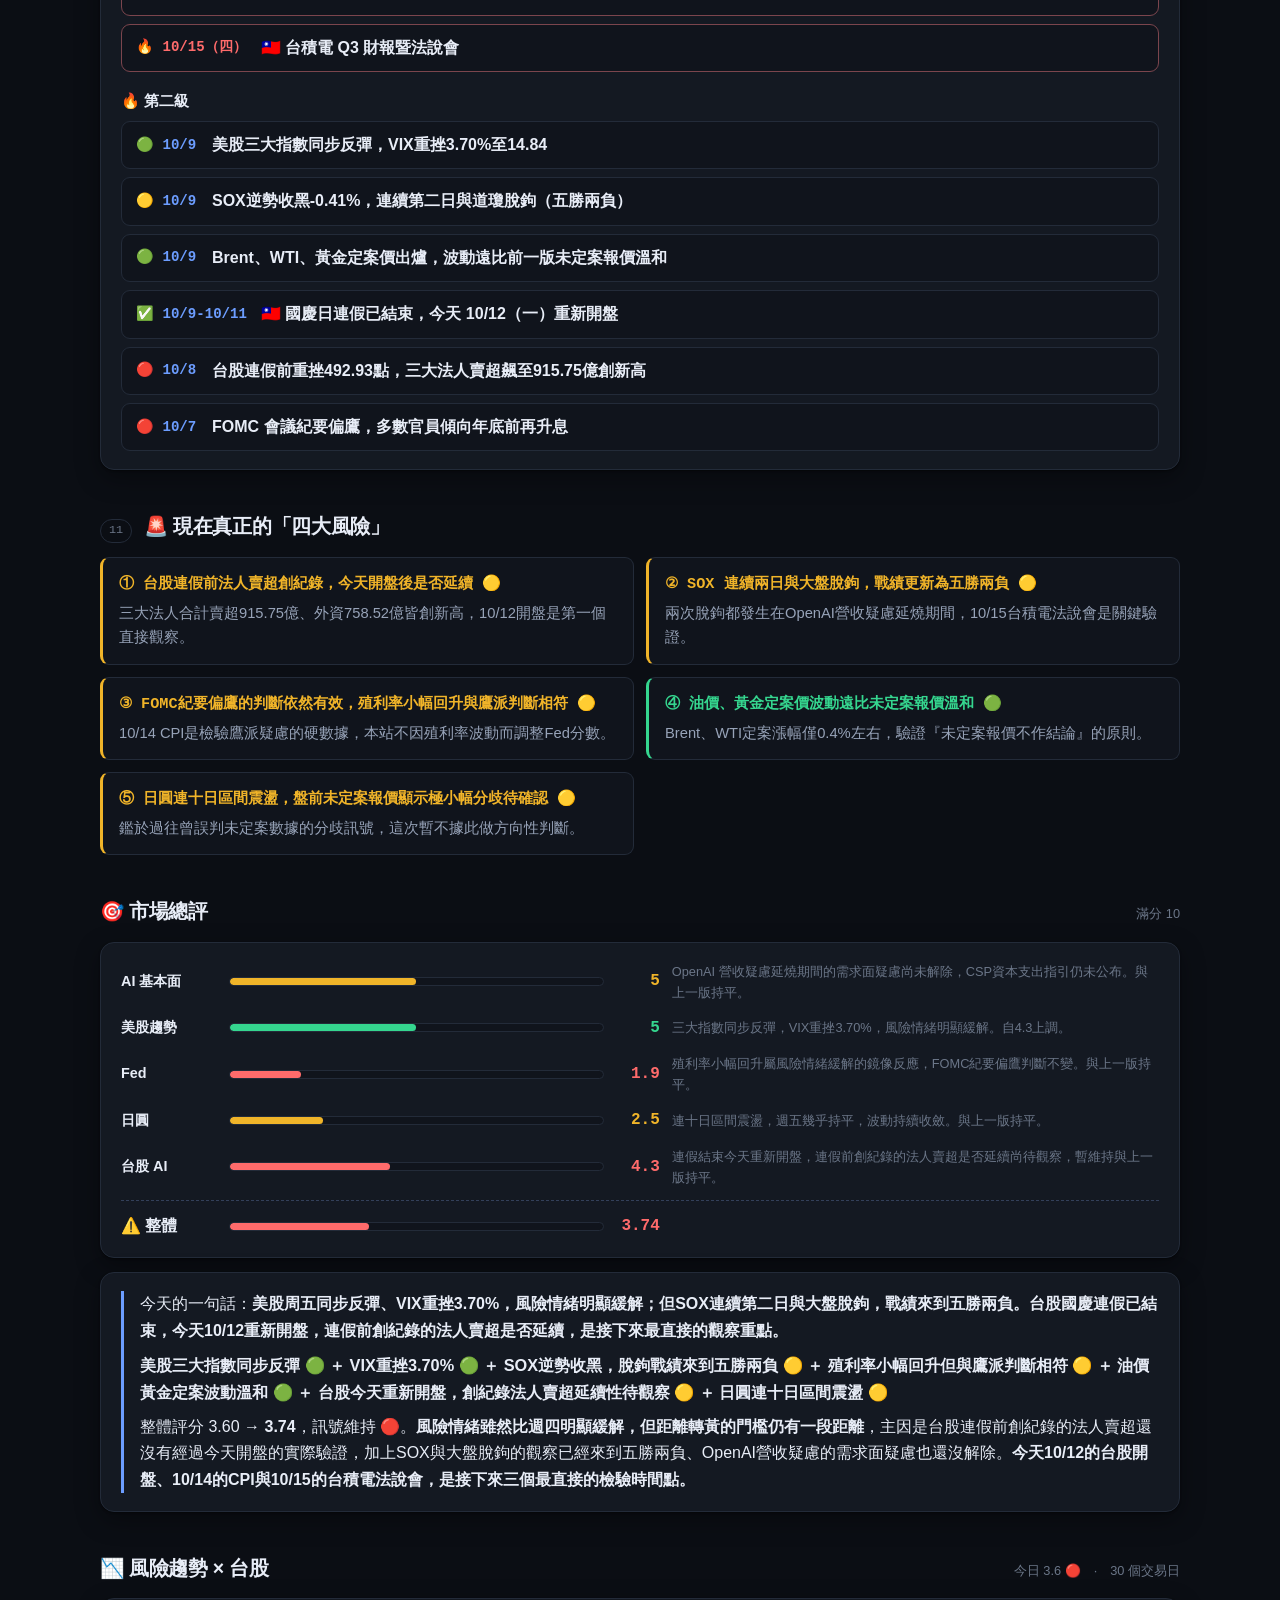
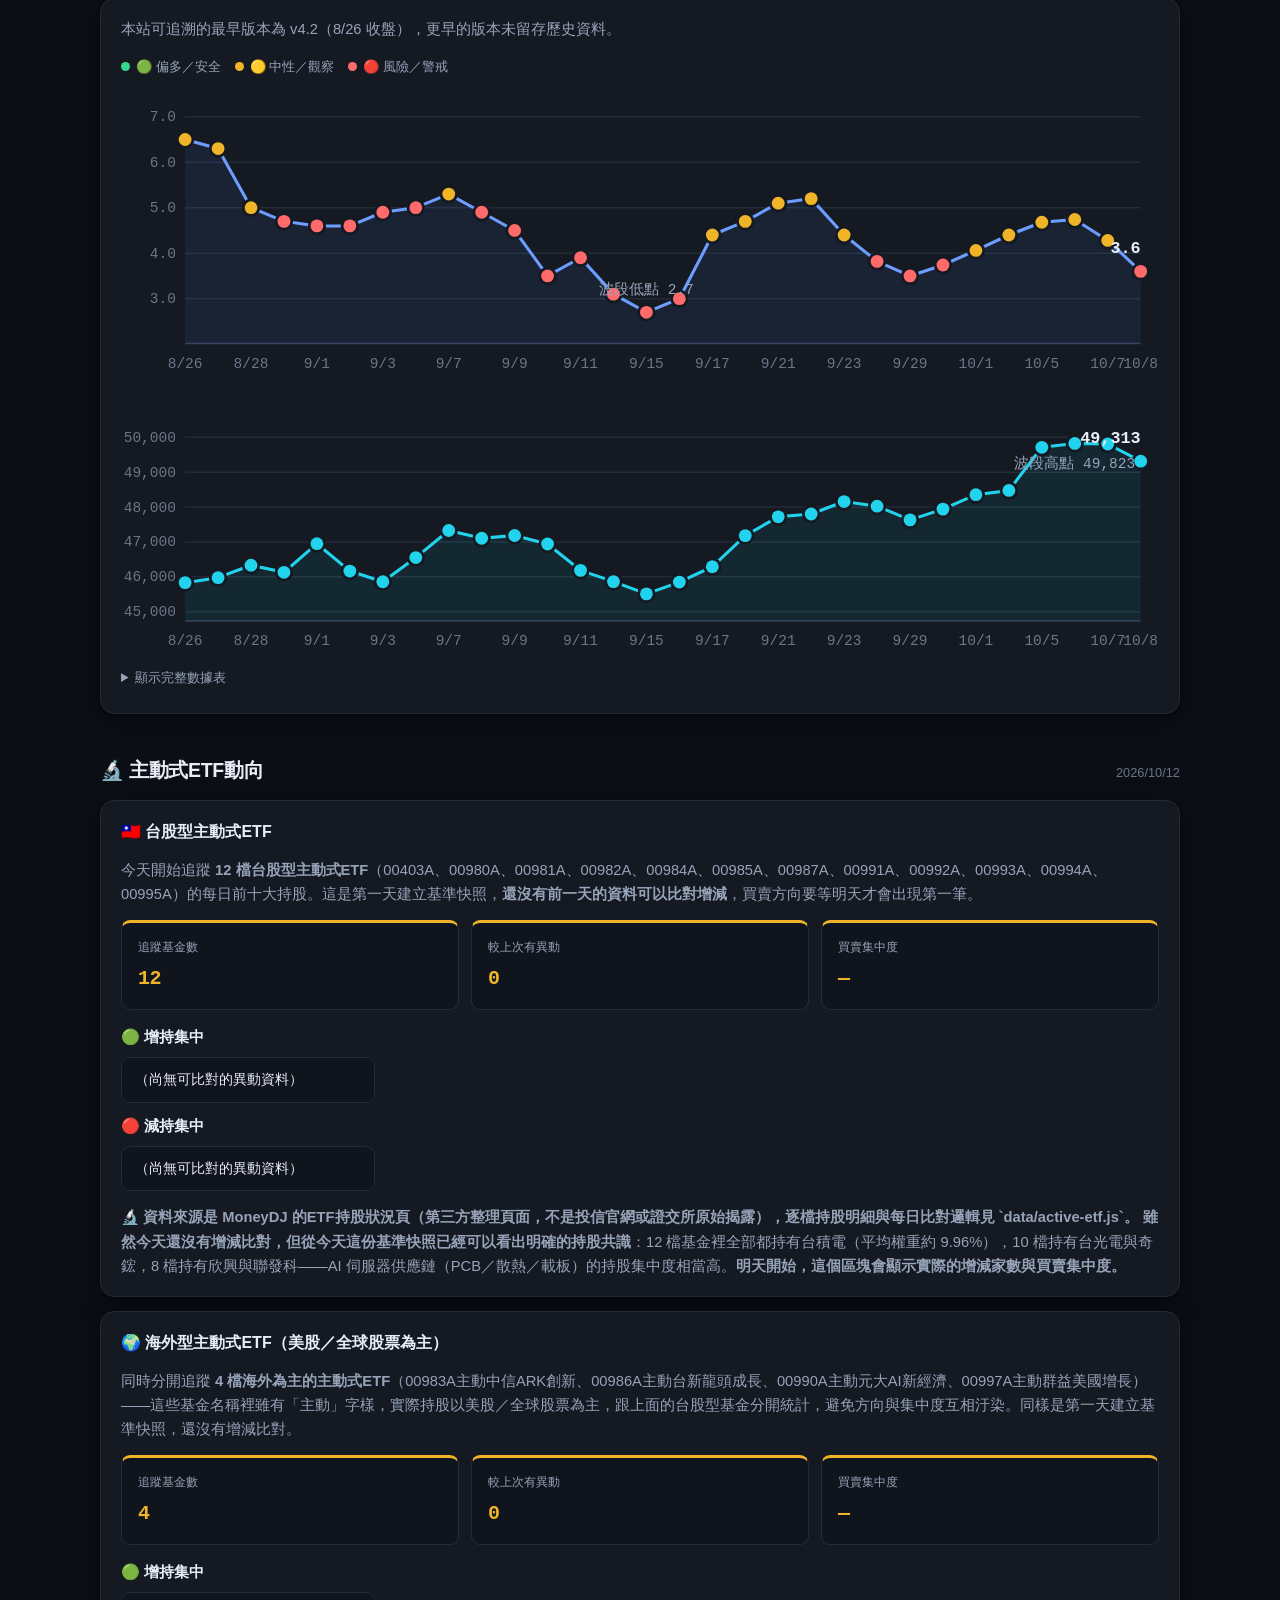
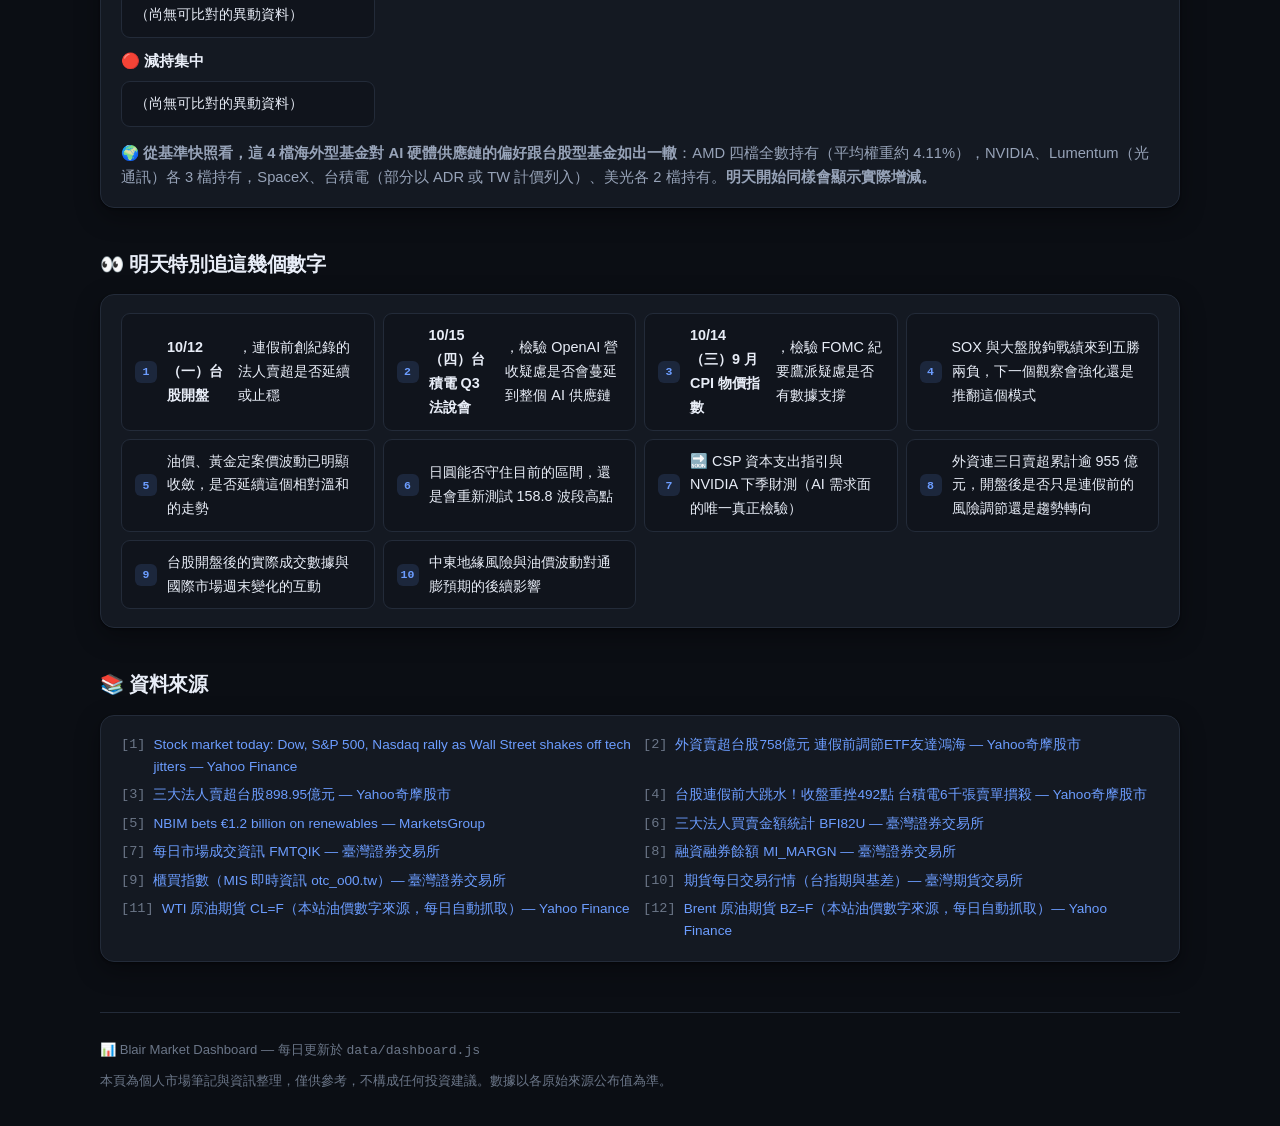
==== commit c97da976: "feat(dashboard): 主動式ETF動向分成台股型／海外型兩個面板顯示 依使用者要求，把原本排除的海外為主主動式ETF（00983A、00986A、 00990A、00997A）重新列出，而" ====
--- a/index.html
+++ b/index.html
@@ -254,17 +254,32 @@
   <section class="block" id="active-etf">
     <div class="block-head"><h2>🔬 主動式ETF動向</h2><span class="hint" id="etf-date"></span></div>
     <div class="card">
-      <p class="note" id="etf-summary" style="margin-bottom:14px"></p>
-      <div class="stats" id="etf-stats"></div>
+      <h3 style="font-size:1rem;margin-bottom:12px">🇹🇼 台股型主動式ETF</h3>
+      <p class="note" id="etf-tw-summary" style="margin-bottom:14px"></p>
+      <div class="stats" id="etf-tw-stats"></div>
       <div class="cal-tier" style="margin-top:14px">
         <h3>🟢 增持集中</h3>
-        <ul class="checklist" id="etf-bought"></ul>
+        <ul class="checklist" id="etf-tw-bought"></ul>
       </div>
       <div class="cal-tier" style="margin-top:10px">
         <h3>🔴 減持集中</h3>
-        <ul class="checklist" id="etf-sold"></ul>
-      </div>
-      <p class="note" id="etf-note" style="margin-top:14px"></p>
+        <ul class="checklist" id="etf-tw-sold"></ul>
+      </div>
+      <p class="note" id="etf-tw-note" style="margin-top:14px"></p>
+    </div>
+    <div class="card">
+      <h3 style="font-size:1rem;margin-bottom:12px">🌍 海外型主動式ETF（美股／全球股票為主）</h3>
+      <p class="note" id="etf-os-summary" style="margin-bottom:14px"></p>
+      <div class="stats" id="etf-os-stats"></div>
+      <div class="cal-tier" style="margin-top:14px">
+        <h3>🟢 增持集中</h3>
+        <ul class="checklist" id="etf-os-bought"></ul>
+      </div>
+      <div class="cal-tier" style="margin-top:10px">
+        <h3>🔴 減持集中</h3>
+        <ul class="checklist" id="etf-os-sold"></ul>
+      </div>
+      <p class="note" id="etf-os-note" style="margin-top:14px"></p>
     </div>
   </section>
 
